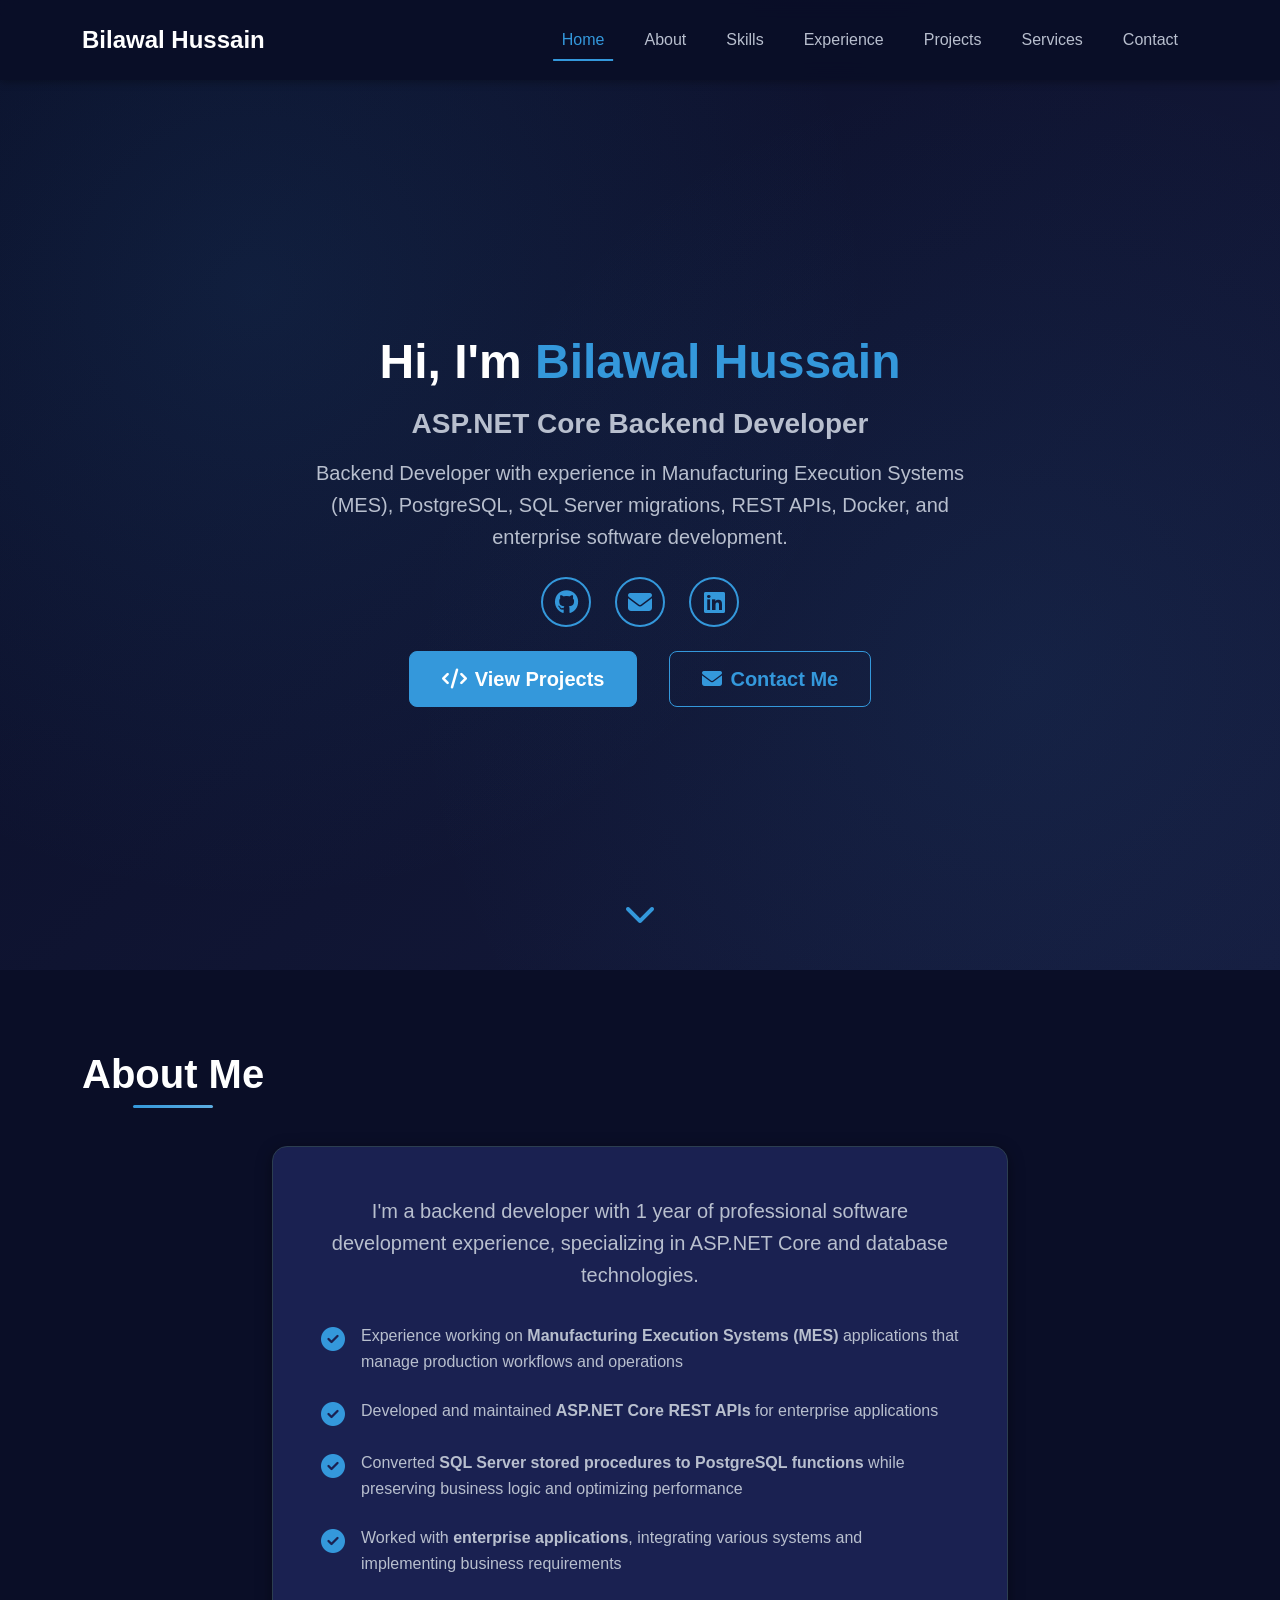
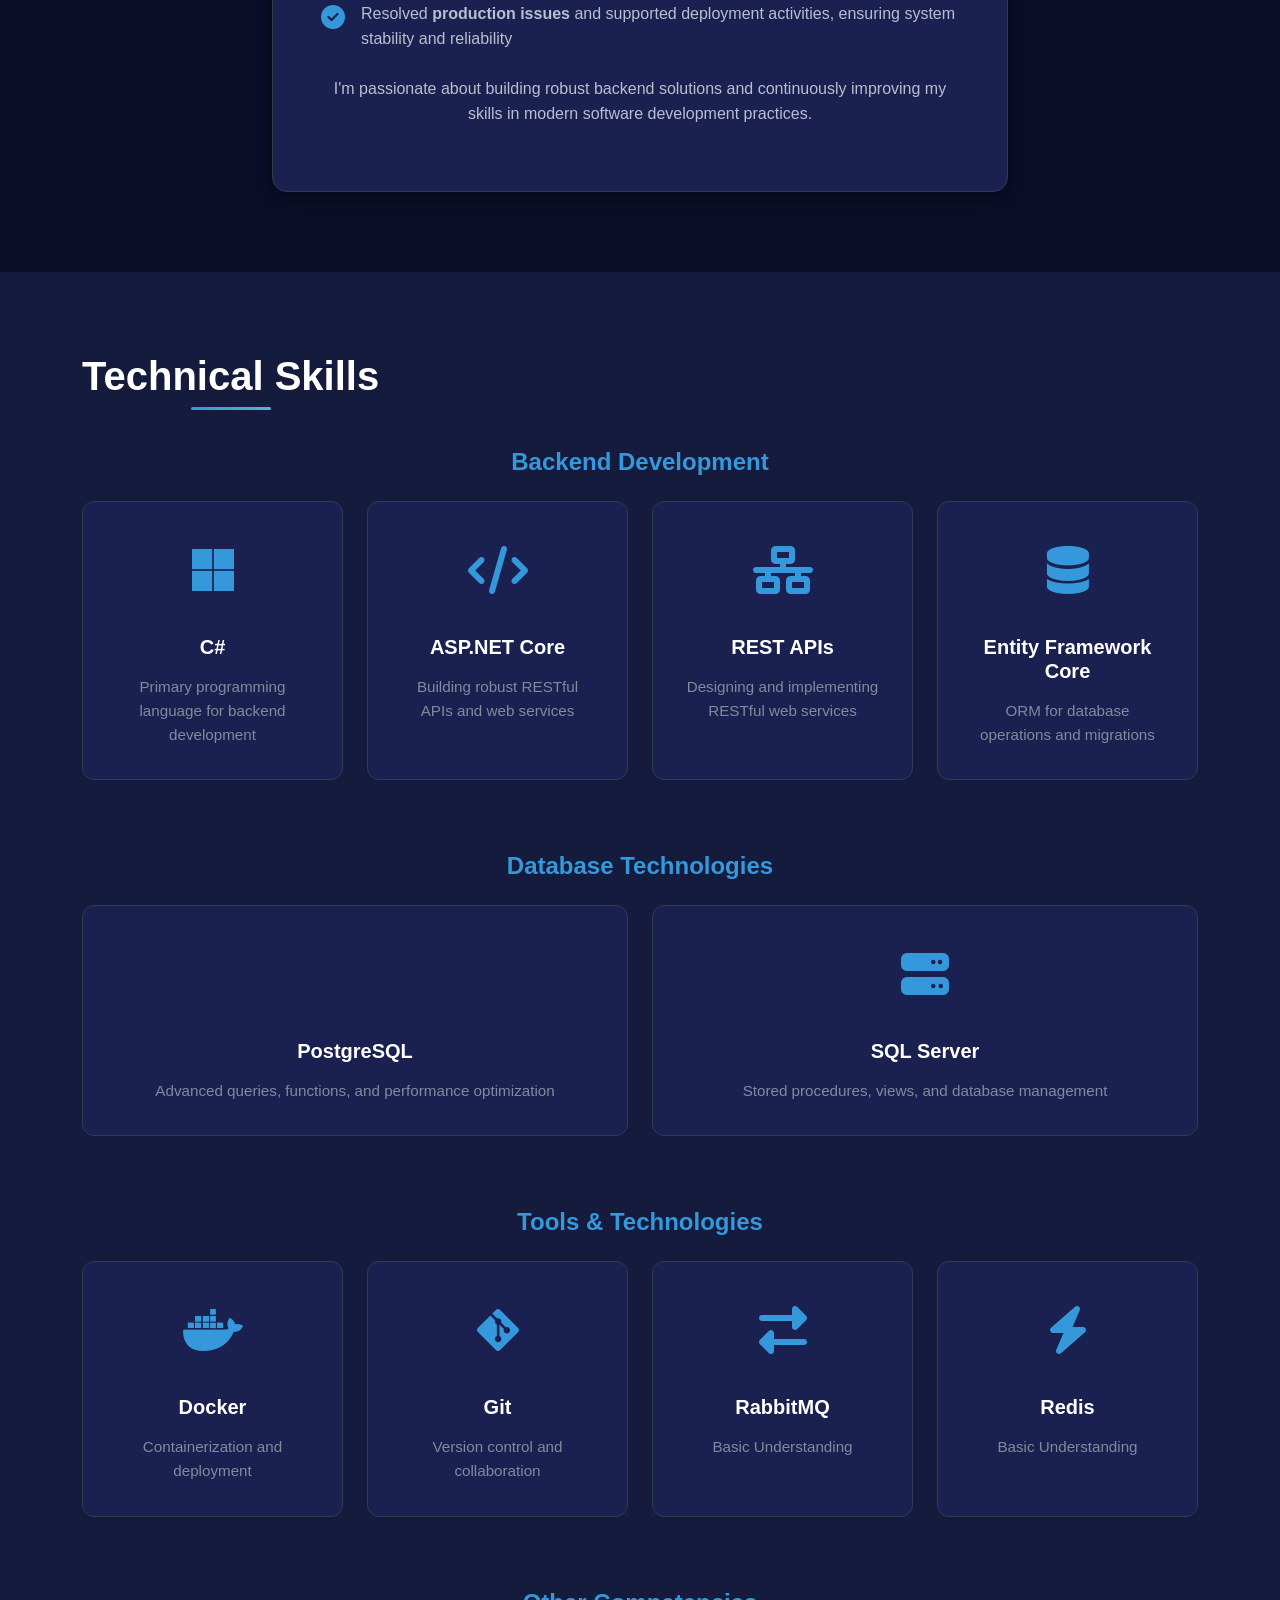
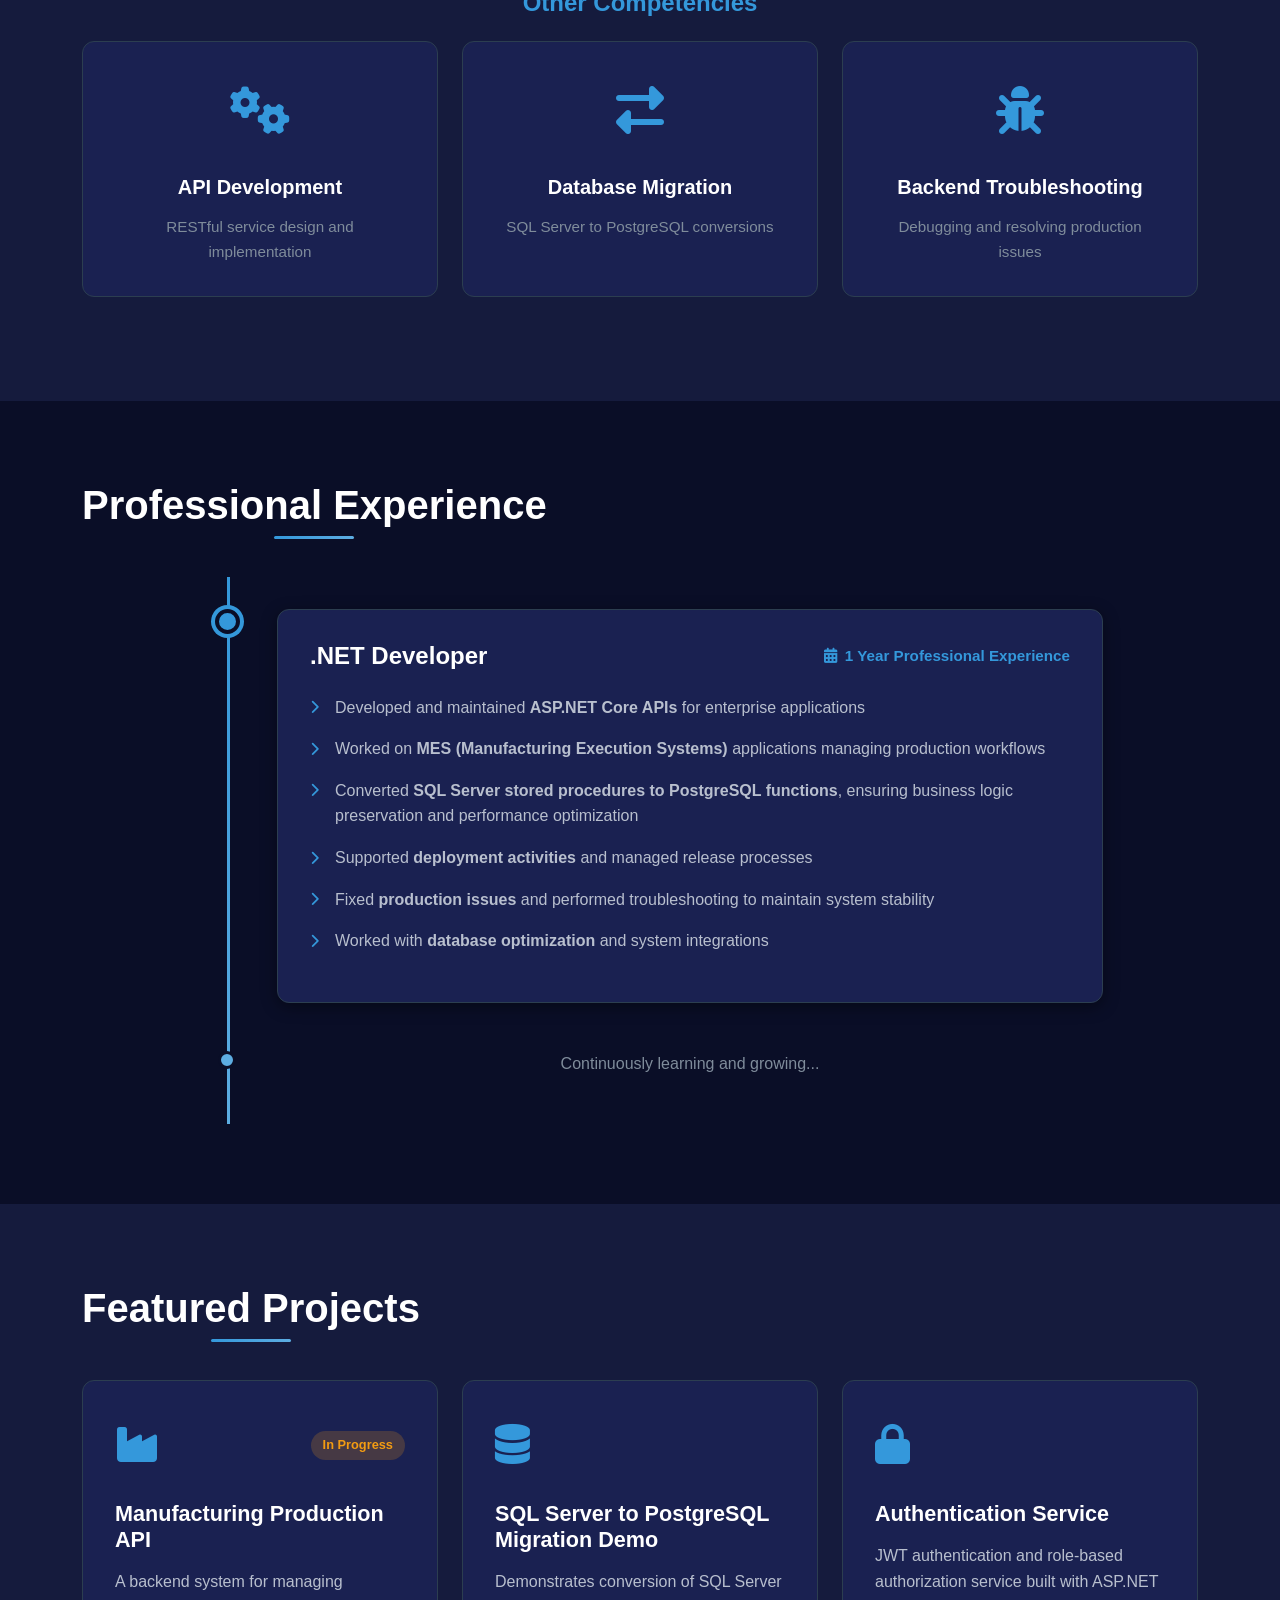
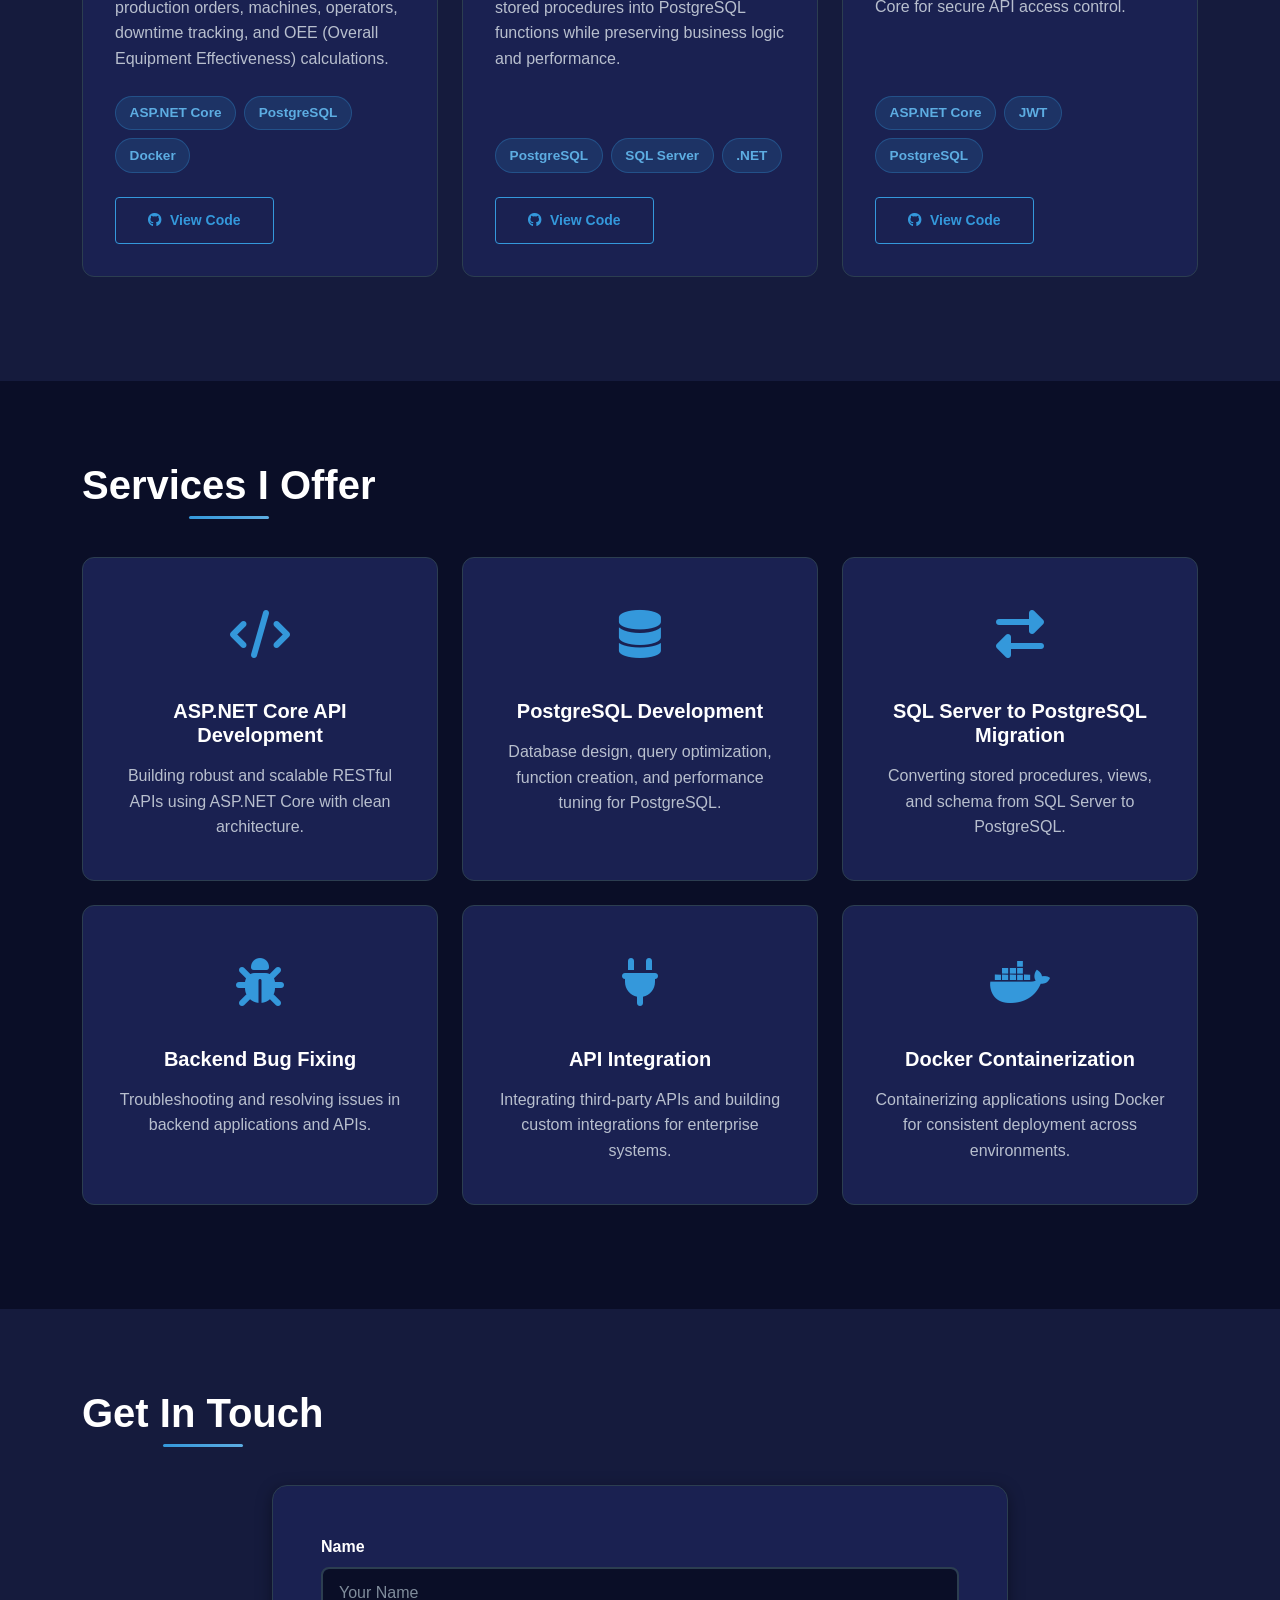
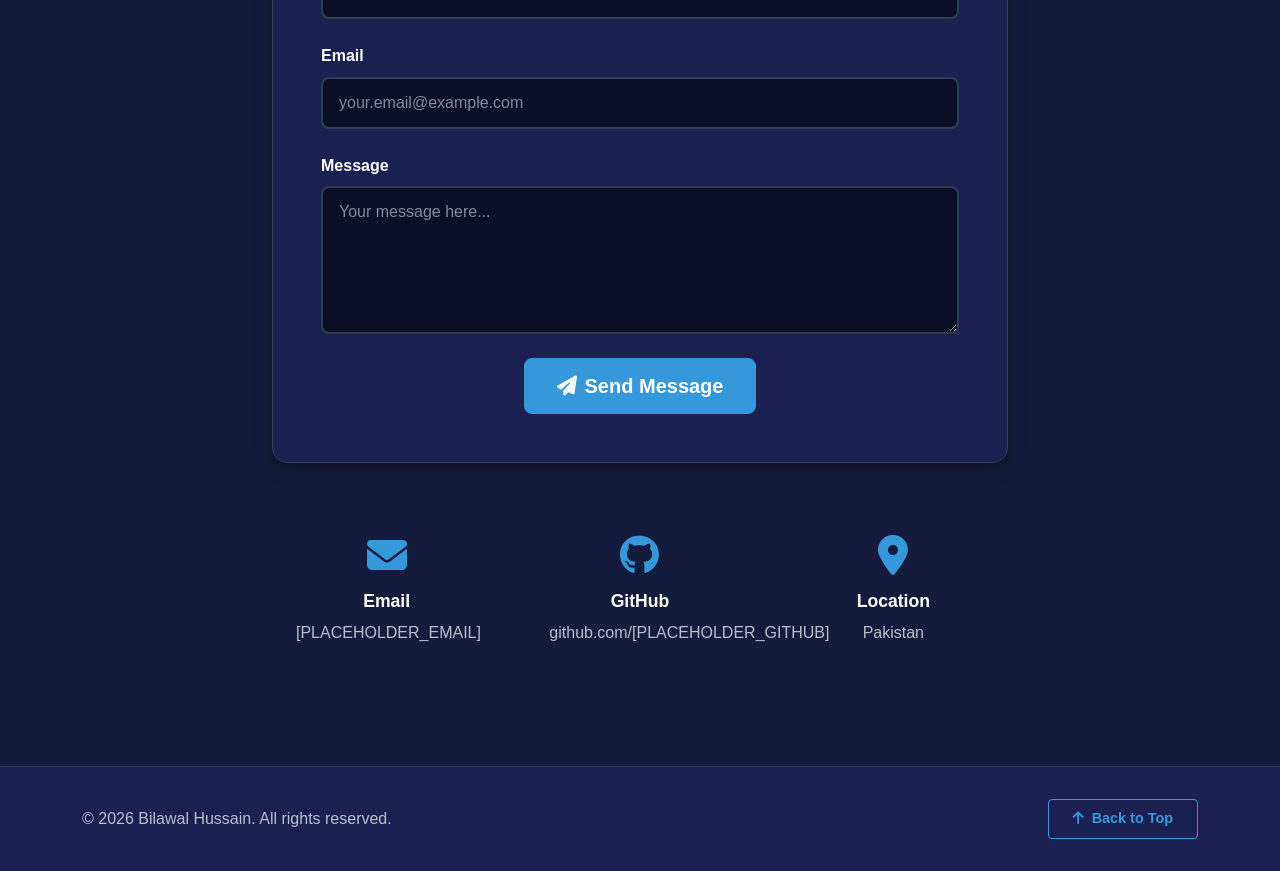
==== index.html @ c30790cf "Add files via upload" ====
<!DOCTYPE html>
<html lang="en">
<head>
    <meta charset="UTF-8">
    <meta name="viewport" content="width=device-width, initial-scale=1.0">
    <meta name="description" content="Professional portfolio of an ASP.NET Core Backend Developer specializing in MES systems, PostgreSQL, SQL Server migrations, REST APIs, and Docker.">
    <meta name="keywords" content="ASP.NET Core Developer, Backend Developer, PostgreSQL, SQL Server, REST API, Docker, MES Systems">
    <meta name="author" content="Bilawal Hussain">
    <meta property="og:title" content="Bilawal Hussain - ASP.NET Core Backend Developer">
    <meta property="og:description" content="Backend Developer with experience in Manufacturing Execution Systems, PostgreSQL, SQL Server migrations, and REST APIs.">
    <meta property="og:type" content="website">
    <title>Bilawal Hussain - ASP.NET Core Backend Developer Portfolio</title>
    
    <!-- Favicon Placeholder -->
    <!-- <link rel="icon" type="image/png" href="favicon.png"> -->
    
    <!-- Bootstrap 5 CSS -->
    <link href="https://cdn.jsdelivr.net/npm/bootstrap@5.3.0/dist/css/bootstrap.min.css" rel="stylesheet">
    
    <!-- Font Awesome Icons -->
    <link rel="stylesheet" href="https://cdnjs.cloudflare.com/ajax/libs/font-awesome/6.4.0/css/all.min.css">
    
    <!-- AOS Animation Library -->
    <link href="https://unpkg.com/aos@2.3.1/dist/aos.css" rel="stylesheet">
    
    <!-- Custom CSS -->
    <link rel="stylesheet" href="styles.css">
</head>
<body>

    <!-- Navbar -->
    <nav class="navbar navbar-expand-lg navbar-dark fixed-top">
        <div class="container">
            <a class="navbar-brand fw-bold" href="#home">
                <span class="brand-symbol"></span>Bilawal Hussain<span class="brand-symbol"></span>
            </a>
            <button class="navbar-toggler" type="button" data-bs-toggle="collapse" data-bs-target="#navbarNav" 
                    aria-controls="navbarNav" aria-expanded="false" aria-label="Toggle navigation">
                <span class="navbar-toggler-icon"></span>
            </button>
            <div class="collapse navbar-collapse" id="navbarNav">
                <ul class="navbar-nav ms-auto">
                    <li class="nav-item">
                        <a class="nav-link active" href="#home">Home</a>
                    </li>
                    <li class="nav-item">
                        <a class="nav-link" href="#about">About</a>
                    </li>
                    <li class="nav-item">
                        <a class="nav-link" href="#skills">Skills</a>
                    </li>
                    <li class="nav-item">
                        <a class="nav-link" href="#experience">Experience</a>
                    </li>
                    <li class="nav-item">
                        <a class="nav-link" href="#projects">Projects</a>
                    </li>
                    <li class="nav-item">
                        <a class="nav-link" href="#services">Services</a>
                    </li>
                    <li class="nav-item">
                        <a class="nav-link" href="#contact">Contact</a>
                    </li>
                </ul>
            </div>
        </div>
    </nav>

    <!-- Hero Section -->
    <section id="home" class="hero-section">
        <div class="container">
            <div class="row align-items-center min-vh-100">
                <div class="col-lg-8 mx-auto text-center">
                    <h1 class="display-4 fw-bold mb-3" data-aos="fade-up">
                        Hi, I'm <span class="text-primary">Bilawal Hussain</span>
                    </h1>
                    <h2 class="h3 mb-3" data-aos="fade-up" data-aos-delay="100">
                        ASP.NET Core Backend Developer
                    </h2>
                    <p class="lead mb-4" data-aos="fade-up" data-aos-delay="200">
                        Backend Developer with experience in Manufacturing Execution Systems (MES), 
                        PostgreSQL, SQL Server migrations, REST APIs, Docker, and enterprise software development.
                    </p>
                    
                    <!-- Social Icons -->
                    <div class="social-icons mb-4" data-aos="fade-up" data-aos-delay="300">
                        <a href="https://github.com/[PLACEHOLDER_GITHUB]" target="_blank" rel="noopener noreferrer" 
                           class="social-icon" aria-label="GitHub">
                            <i class="fab fa-github"></i>
                        </a>
                        <a href="mailto:[PLACEHOLDER_EMAIL]" class="social-icon" aria-label="Email">
                            <i class="fas fa-envelope"></i>
                        </a>
                        <a href="https://linkedin.com/in/[PLACEHOLDER_LINKEDIN]" target="_blank" rel="noopener noreferrer" 
                           class="social-icon" aria-label="LinkedIn">
                            <i class="fab fa-linkedin"></i>
                        </a>
                    </div>
                    
                    <!-- CTA Buttons -->
                    <div class="hero-buttons" data-aos="fade-up" data-aos-delay="400">
                        <a href="#projects" class="btn btn-primary btn-lg me-3">
                            <i class="fas fa-code me-2"></i>View Projects
                        </a>
                        <a href="#contact" class="btn btn-outline-primary btn-lg">
                            <i class="fas fa-envelope me-2"></i>Contact Me
                        </a>
                    </div>
                </div>
            </div>
        </div>
        
        <!-- Scroll Down Indicator -->
        <div class="scroll-down">
            <a href="#about">
                <i class="fas fa-chevron-down"></i>
            </a>
        </div>
    </section>

    <!-- About Section -->
    <section id="about" class="section-padding">
        <div class="container">
            <div class="row">
                <div class="col-lg-12">
                    <h2 class="section-title text-center mb-5" data-aos="fade-up">About Me</h2>
                </div>
            </div>
            <div class="row justify-content-center">
                <div class="col-lg-8">
                    <div class="about-content" data-aos="fade-up" data-aos-delay="100">
                        <p class="lead text-center mb-4">
                            I'm a backend developer with <strong>1 year of professional software development experience</strong>, 
                            specializing in ASP.NET Core and database technologies.
                        </p>
                        
                        <div class="about-details">
                            <div class="about-item">
                                <i class="fas fa-check-circle text-primary"></i>
                                <p>Experience working on <strong>Manufacturing Execution Systems (MES)</strong> applications 
                                   that manage production workflows and operations</p>
                            </div>
                            
                            <div class="about-item">
                                <i class="fas fa-check-circle text-primary"></i>
                                <p>Developed and maintained <strong>ASP.NET Core REST APIs</strong> for enterprise applications</p>
                            </div>
                            
                            <div class="about-item">
                                <i class="fas fa-check-circle text-primary"></i>
                                <p>Converted <strong>SQL Server stored procedures to PostgreSQL functions</strong> 
                                   while preserving business logic and optimizing performance</p>
                            </div>
                            
                            <div class="about-item">
                                <i class="fas fa-check-circle text-primary"></i>
                                <p>Worked with <strong>enterprise applications</strong>, integrating various systems 
                                   and implementing business requirements</p>
                            </div>
                            
                            <div class="about-item">
                                <i class="fas fa-check-circle text-primary"></i>
                                <p>Resolved <strong>production issues</strong> and supported deployment activities, 
                                   ensuring system stability and reliability</p>
                            </div>
                        </div>
                        
                        <p class="text-center mt-4">
                            I'm passionate about building robust backend solutions and continuously improving my skills 
                            in modern software development practices.
                        </p>
                    </div>
                </div>
            </div>
        </div>
    </section>

    <!-- Skills Section -->
    <section id="skills" class="section-padding bg-dark-alt">
        <div class="container">
            <div class="row">
                <div class="col-lg-12">
                    <h2 class="section-title text-center mb-5" data-aos="fade-up">Technical Skills</h2>
                </div>
            </div>
            
            <!-- Backend Skills -->
            <div class="row mb-5">
                <div class="col-lg-12">
                    <h4 class="text-center mb-4 text-primary" data-aos="fade-up">Backend Development</h4>
                </div>
                <div class="col-lg-3 col-md-6 mb-4" data-aos="fade-up" data-aos-delay="100">
                    <div class="skill-card">
                        <div class="skill-icon">
                            <i class="fab fa-microsoft"></i>
                        </div>
                        <h5>C#</h5>
                        <p>Primary programming language for backend development</p>
                    </div>
                </div>
                <div class="col-lg-3 col-md-6 mb-4" data-aos="fade-up" data-aos-delay="150">
                    <div class="skill-card">
                        <div class="skill-icon">
                            <i class="fas fa-code"></i>
                        </div>
                        <h5>ASP.NET Core</h5>
                        <p>Building robust RESTful APIs and web services</p>
                    </div>
                </div>
                <div class="col-lg-3 col-md-6 mb-4" data-aos="fade-up" data-aos-delay="200">
                    <div class="skill-card">
                        <div class="skill-icon">
                            <i class="fas fa-network-wired"></i>
                        </div>
                        <h5>REST APIs</h5>
                        <p>Designing and implementing RESTful web services</p>
                    </div>
                </div>
                <div class="col-lg-3 col-md-6 mb-4" data-aos="fade-up" data-aos-delay="250">
                    <div class="skill-card">
                        <div class="skill-icon">
                            <i class="fas fa-database"></i>
                        </div>
                        <h5>Entity Framework Core</h5>
                        <p>ORM for database operations and migrations</p>
                    </div>
                </div>
            </div>
            
            <!-- Database Skills -->
            <div class="row mb-5">
                <div class="col-lg-12">
                    <h4 class="text-center mb-4 text-primary" data-aos="fade-up">Database Technologies</h4>
                </div>
                <div class="col-lg-6 col-md-6 mb-4" data-aos="fade-up" data-aos-delay="100">
                    <div class="skill-card">
                        <div class="skill-icon">
                            <i class="fas fa-elephant"></i>
                        </div>
                        <h5>PostgreSQL</h5>
                        <p>Advanced queries, functions, and performance optimization</p>
                    </div>
                </div>
                <div class="col-lg-6 col-md-6 mb-4" data-aos="fade-up" data-aos-delay="150">
                    <div class="skill-card">
                        <div class="skill-icon">
                            <i class="fas fa-server"></i>
                        </div>
                        <h5>SQL Server</h5>
                        <p>Stored procedures, views, and database management</p>
                    </div>
                </div>
            </div>
            
            <!-- Tools & Technologies -->
            <div class="row mb-5">
                <div class="col-lg-12">
                    <h4 class="text-center mb-4 text-primary" data-aos="fade-up">Tools & Technologies</h4>
                </div>
                <div class="col-lg-3 col-md-6 mb-4" data-aos="fade-up" data-aos-delay="100">
                    <div class="skill-card">
                        <div class="skill-icon">
                            <i class="fab fa-docker"></i>
                        </div>
                        <h5>Docker</h5>
                        <p>Containerization and deployment</p>
                    </div>
                </div>
                <div class="col-lg-3 col-md-6 mb-4" data-aos="fade-up" data-aos-delay="150">
                    <div class="skill-card">
                        <div class="skill-icon">
                            <i class="fab fa-git-alt"></i>
                        </div>
                        <h5>Git</h5>
                        <p>Version control and collaboration</p>
                    </div>
                </div>
                <div class="col-lg-3 col-md-6 mb-4" data-aos="fade-up" data-aos-delay="200">
                    <div class="skill-card">
                        <div class="skill-icon">
                            <i class="fas fa-exchange-alt"></i>
                        </div>
                        <h5>RabbitMQ</h5>
                        <p>Basic Understanding</p>
                    </div>
                </div>
                <div class="col-lg-3 col-md-6 mb-4" data-aos="fade-up" data-aos-delay="250">
                    <div class="skill-card">
                        <div class="skill-icon">
                            <i class="fas fa-bolt"></i>
                        </div>
                        <h5>Redis</h5>
                        <p>Basic Understanding</p>
                    </div>
                </div>
            </div>
            
            <!-- Other Skills -->
            <div class="row">
                <div class="col-lg-12">
                    <h4 class="text-center mb-4 text-primary" data-aos="fade-up">Other Competencies</h4>
                </div>
                <div class="col-lg-4 col-md-6 mb-4" data-aos="fade-up" data-aos-delay="100">
                    <div class="skill-card">
                        <div class="skill-icon">
                            <i class="fas fa-cogs"></i>
                        </div>
                        <h5>API Development</h5>
                        <p>RESTful service design and implementation</p>
                    </div>
                </div>
                <div class="col-lg-4 col-md-6 mb-4" data-aos="fade-up" data-aos-delay="150">
                    <div class="skill-card">
                        <div class="skill-icon">
                            <i class="fas fa-exchange-alt"></i>
                        </div>
                        <h5>Database Migration</h5>
                        <p>SQL Server to PostgreSQL conversions</p>
                    </div>
                </div>
                <div class="col-lg-4 col-md-6 mb-4" data-aos="fade-up" data-aos-delay="200">
                    <div class="skill-card">
                        <div class="skill-icon">
                            <i class="fas fa-bug"></i>
                        </div>
                        <h5>Backend Troubleshooting</h5>
                        <p>Debugging and resolving production issues</p>
                    </div>
                </div>
            </div>
        </div>
    </section>

    <!-- Experience Section -->
    <section id="experience" class="section-padding">
        <div class="container">
            <div class="row">
                <div class="col-lg-12">
                    <h2 class="section-title text-center mb-5" data-aos="fade-up">Professional Experience</h2>
                </div>
            </div>
            <div class="row justify-content-center">
                <div class="col-lg-10">
                    <div class="experience-timeline">
                        <!-- Experience Item -->
                        <div class="timeline-item" data-aos="fade-up" data-aos-delay="100">
                            <div class="timeline-dot"></div>
                            <div class="timeline-content">
                                <div class="timeline-header">
                                    <h4>.NET Developer</h4>
                                    <span class="timeline-date">
                                        <i class="fas fa-calendar-alt me-2"></i>1 Year Professional Experience
                                    </span>
                                </div>
                                <div class="timeline-body">
                                    <ul class="responsibilities-list">
                                        <li>
                                            <i class="fas fa-chevron-right text-primary"></i>
                                            <span>Developed and maintained <strong>ASP.NET Core APIs</strong> 
                                                  for enterprise applications</span>
                                        </li>
                                        <li>
                                            <i class="fas fa-chevron-right text-primary"></i>
                                            <span>Worked on <strong>MES (Manufacturing Execution Systems)</strong> 
                                                  applications managing production workflows</span>
                                        </li>
                                        <li>
                                            <i class="fas fa-chevron-right text-primary"></i>
                                            <span>Converted <strong>SQL Server stored procedures to PostgreSQL functions</strong>, 
                                                  ensuring business logic preservation and performance optimization</span>
                                        </li>
                                        <li>
                                            <i class="fas fa-chevron-right text-primary"></i>
                                            <span>Supported <strong>deployment activities</strong> and managed release processes</span>
                                        </li>
                                        <li>
                                            <i class="fas fa-chevron-right text-primary"></i>
                                            <span>Fixed <strong>production issues</strong> and performed troubleshooting 
                                                  to maintain system stability</span>
                                        </li>
                                        <li>
                                            <i class="fas fa-chevron-right text-primary"></i>
                                            <span>Worked with <strong>database optimization</strong> and system integrations</span>
                                        </li>
                                    </ul>
                                </div>
                            </div>
                        </div>
                        
                        <!-- Timeline End -->
                        <div class="timeline-end" data-aos="fade-up" data-aos-delay="200">
                            <div class="timeline-dot-end"></div>
                            <p class="text-muted">Continuously learning and growing...</p>
                        </div>
                    </div>
                </div>
            </div>
        </div>
    </section>

    <!-- Projects Section -->
    <section id="projects" class="section-padding bg-dark-alt">
        <div class="container">
            <div class="row">
                <div class="col-lg-12">
                    <h2 class="section-title text-center mb-5" data-aos="fade-up">Featured Projects</h2>
                </div>
            </div>
            <div class="row">
                <!-- Project 1 -->
                <div class="col-lg-4 col-md-6 mb-4" data-aos="fade-up" data-aos-delay="100">
                    <div class="project-card">
                        <div class="project-header">
                            <div class="project-icon">
                                <i class="fas fa-industry"></i>
                            </div>
                            <span class="project-status">In Progress</span>
                        </div>
                        <h4 class="project-title">Manufacturing Production API</h4>
                        <p class="project-description">
                            A backend system for managing production orders, machines, operators, 
                            downtime tracking, and OEE (Overall Equipment Effectiveness) calculations.
                        </p>
                        <div class="project-tech">
                            <span class="tech-badge">ASP.NET Core</span>
                            <span class="tech-badge">PostgreSQL</span>
                            <span class="tech-badge">Docker</span>
                        </div>
                        <div class="project-links">
                            <a href="https://github.com/[PLACEHOLDER_GITHUB]/manufacturing-api" 
                               target="_blank" rel="noopener noreferrer" class="btn btn-sm btn-outline-primary">
                                <i class="fab fa-github me-2"></i>View Code
                            </a>
                        </div>
                    </div>
                </div>
                
                <!-- Project 2 -->
                <div class="col-lg-4 col-md-6 mb-4" data-aos="fade-up" data-aos-delay="200">
                    <div class="project-card">
                        <div class="project-header">
                            <div class="project-icon">
                                <i class="fas fa-database"></i>
                            </div>
                        </div>
                        <h4 class="project-title">SQL Server to PostgreSQL Migration Demo</h4>
                        <p class="project-description">
                            Demonstrates conversion of SQL Server stored procedures into PostgreSQL functions 
                            while preserving business logic and performance.
                        </p>
                        <div class="project-tech">
                            <span class="tech-badge">PostgreSQL</span>
                            <span class="tech-badge">SQL Server</span>
                            <span class="tech-badge">.NET</span>
                        </div>
                        <div class="project-links">
                            <a href="https://github.com/[PLACEHOLDER_GITHUB]/sqlserver-to-postgres" 
                               target="_blank" rel="noopener noreferrer" class="btn btn-sm btn-outline-primary">
                                <i class="fab fa-github me-2"></i>View Code
                            </a>
                        </div>
                    </div>
                </div>
                
                <!-- Project 3 -->
                <div class="col-lg-4 col-md-6 mb-4" data-aos="fade-up" data-aos-delay="300">
                    <div class="project-card">
                        <div class="project-header">
                            <div class="project-icon">
                                <i class="fas fa-lock"></i>
                            </div>
                        </div>
                        <h4 class="project-title">Authentication Service</h4>
                        <p class="project-description">
                            JWT authentication and role-based authorization service built with ASP.NET Core 
                            for secure API access control.
                        </p>
                        <div class="project-tech">
                            <span class="tech-badge">ASP.NET Core</span>
                            <span class="tech-badge">JWT</span>
                            <span class="tech-badge">PostgreSQL</span>
                        </div>
                        <div class="project-links">
                            <a href="https://github.com/[PLACEHOLDER_GITHUB]/auth-service" 
                               target="_blank" rel="noopener noreferrer" class="btn btn-sm btn-outline-primary">
                                <i class="fab fa-github me-2"></i>View Code
                            </a>
                        </div>
                    </div>
                </div>
            </div>
        </div>
    </section>

    <!-- Services Section -->
    <section id="services" class="section-padding">
        <div class="container">
            <div class="row">
                <div class="col-lg-12">
                    <h2 class="section-title text-center mb-5" data-aos="fade-up">Services I Offer</h2>
                </div>
            </div>
            <div class="row">
                <!-- Service 1 -->
                <div class="col-lg-4 col-md-6 mb-4" data-aos="fade-up" data-aos-delay="100">
                    <div class="service-card">
                        <div class="service-icon">
                            <i class="fas fa-code"></i>
                        </div>
                        <h4>ASP.NET Core API Development</h4>
                        <p>Building robust and scalable RESTful APIs using ASP.NET Core with clean architecture.</p>
                    </div>
                </div>
                
                <!-- Service 2 -->
                <div class="col-lg-4 col-md-6 mb-4" data-aos="fade-up" data-aos-delay="150">
                    <div class="service-card">
                        <div class="service-icon">
                            <i class="fas fa-database"></i>
                        </div>
                        <h4>PostgreSQL Development</h4>
                        <p>Database design, query optimization, function creation, and performance tuning for PostgreSQL.</p>
                    </div>
                </div>
                
                <!-- Service 3 -->
                <div class="col-lg-4 col-md-6 mb-4" data-aos="fade-up" data-aos-delay="200">
                    <div class="service-card">
                        <div class="service-icon">
                            <i class="fas fa-exchange-alt"></i>
                        </div>
                        <h4>SQL Server to PostgreSQL Migration</h4>
                        <p>Converting stored procedures, views, and schema from SQL Server to PostgreSQL.</p>
                    </div>
                </div>
                
                <!-- Service 4 -->
                <div class="col-lg-4 col-md-6 mb-4" data-aos="fade-up" data-aos-delay="250">
                    <div class="service-card">
                        <div class="service-icon">
                            <i class="fas fa-bug"></i>
                        </div>
                        <h4>Backend Bug Fixing</h4>
                        <p>Troubleshooting and resolving issues in backend applications and APIs.</p>
                    </div>
                </div>
                
                <!-- Service 5 -->
                <div class="col-lg-4 col-md-6 mb-4" data-aos="fade-up" data-aos-delay="300">
                    <div class="service-card">
                        <div class="service-icon">
                            <i class="fas fa-plug"></i>
                        </div>
                        <h4>API Integration</h4>
                        <p>Integrating third-party APIs and building custom integrations for enterprise systems.</p>
                    </div>
                </div>
                
                <!-- Service 6 -->
                <div class="col-lg-4 col-md-6 mb-4" data-aos="fade-up" data-aos-delay="350">
                    <div class="service-card">
                        <div class="service-icon">
                            <i class="fab fa-docker"></i>
                        </div>
                        <h4>Docker Containerization</h4>
                        <p>Containerizing applications using Docker for consistent deployment across environments.</p>
                    </div>
                </div>
            </div>
        </div>
    </section>

    <!-- Contact Section -->
    <section id="contact" class="section-padding bg-dark-alt">
        <div class="container">
            <div class="row">
                <div class="col-lg-12">
                    <h2 class="section-title text-center mb-5" data-aos="fade-up">Get In Touch</h2>
                </div>
            </div>
            <div class="row justify-content-center">
                <div class="col-lg-8">
                    <div class="contact-form-wrapper" data-aos="fade-up" data-aos-delay="100">
                        <form id="contactForm">
                            <div class="mb-4">
                                <label for="name" class="form-label">Name</label>
                                <input type="text" class="form-control" id="name" name="name" 
                                       placeholder="Your Name" required>
                            </div>
                            <div class="mb-4">
                                <label for="email" class="form-label">Email</label>
                                <input type="email" class="form-control" id="email" name="email" 
                                       placeholder="your.email@example.com" required>
                            </div>
                            <div class="mb-4">
                                <label for="message" class="form-label">Message</label>
                                <textarea class="form-control" id="message" name="message" rows="5" 
                                          placeholder="Your message here..." required></textarea>
                            </div>
                            <div class="text-center">
                                <button type="submit" class="btn btn-primary btn-lg">
                                    <i class="fas fa-paper-plane me-2"></i>Send Message
                                </button>
                            </div>
                        </form>
                        
                        <!-- Success Message (Hidden by default) -->
                        <div id="formSuccess" class="alert alert-success mt-4" style="display: none;">
                            <i class="fas fa-check-circle me-2"></i>
                            Thank you for your message! I'll get back to you soon.
                        </div>
                    </div>
                    
                    <!-- Contact Info -->
                    <div class="contact-info mt-5" data-aos="fade-up" data-aos-delay="200">
                        <div class="row text-center">
                            <div class="col-md-4 mb-3">
                                <div class="contact-info-item">
                                    <i class="fas fa-envelope mb-3"></i>
                                    <h5>Email</h5>
                                    <p>[PLACEHOLDER_EMAIL]</p>
                                </div>
                            </div>
                            <div class="col-md-4 mb-3">
                                <div class="contact-info-item">
                                    <i class="fab fa-github mb-3"></i>
                                    <h5>GitHub</h5>
                                    <p>github.com/[PLACEHOLDER_GITHUB]</p>
                                </div>
                            </div>
                            <div class="col-md-4 mb-3">
                                <div class="contact-info-item">
                                    <i class="fas fa-map-marker-alt mb-3"></i>
                                    <h5>Location</h5>
                                    <p>Pakistan</p>
                                </div>
                            </div>
                        </div>
                    </div>
                </div>
            </div>
        </div>
    </section>

    <!-- Footer -->
    <footer class="footer">
        <div class="container">
            <div class="row align-items-center">
                <div class="col-md-6 text-center text-md-start mb-3 mb-md-0">
                    <p class="mb-0">
                        &copy; <span id="currentYear"></span> Bilawal Hussain. All rights reserved.
                    </p>
                </div>
                <div class="col-md-6 text-center text-md-end">
                    <a href="#home" class="btn btn-outline-primary btn-sm back-to-top">
                        <i class="fas fa-arrow-up me-2"></i>Back to Top
                    </a>
                </div>
            </div>
        </div>
    </footer>

    <!-- Bootstrap 5 JS Bundle -->
    <script src="https://cdn.jsdelivr.net/npm/bootstrap@5.3.0/dist/js/bootstrap.bundle.min.js"></script>
    
    <!-- AOS Animation Library -->
    <script src="https://unpkg.com/aos@2.3.1/dist/aos.js"></script>
    
    <!-- Custom JavaScript -->
    <script src="script.js"></script>
</body>
</html>
---- styles.css ----
/* ================================================
   PERSONAL PORTFOLIO - CUSTOM STYLES
   ASP.NET Core Backend Developer Portfolio
   ================================================ */

/* ================================================
   ROOT VARIABLES - Color Palette & Settings
   ================================================ */
:root {
    /* Primary Colors */
    --primary-color: #3498db;
    --primary-hover: #2980b9;
    --primary-light: #5dade2;
    
    /* Dark Theme Colors */
    --bg-dark: #0a0e27;
    --bg-dark-alt: #151b3d;
    --bg-dark-card: #1a2151;
    
    /* Text Colors */
    --text-primary: #ffffff;
    --text-secondary: #b8bfce;
    --text-muted: #7f8c9b;
    
    /* Accent Colors */
    --accent-success: #2ecc71;
    --accent-warning: #f39c12;
    --accent-danger: #e74c3c;
    
    /* Border & Shadow */
    --border-color: #2c3e50;
    --shadow-sm: 0 2px 8px rgba(0, 0, 0, 0.3);
    --shadow-md: 0 4px 16px rgba(0, 0, 0, 0.4);
    --shadow-lg: 0 8px 32px rgba(0, 0, 0, 0.5);
    
    /* Transitions */
    --transition-fast: 0.2s ease;
    --transition-normal: 0.3s ease;
    --transition-slow: 0.5s ease;
}

/* ================================================
   GLOBAL STYLES & RESET
   ================================================ */
* {
    margin: 0;
    padding: 0;
    box-sizing: border-box;
}

html {
    scroll-behavior: smooth;
    scroll-padding-top: 70px; /* Account for fixed navbar */
}

body {
    font-family: 'Segoe UI', Tahoma, Geneva, Verdana, sans-serif;
    background-color: var(--bg-dark);
    color: var(--text-primary);
    line-height: 1.6;
    overflow-x: hidden;
}

/* Selection Color */
::selection {
    background-color: var(--primary-color);
    color: var(--text-primary);
}

/* ================================================
   TYPOGRAPHY
   ================================================ */
h1, h2, h3, h4, h5, h6 {
    font-weight: 700;
    line-height: 1.2;
    margin-bottom: 1rem;
}

p {
    margin-bottom: 1rem;
    color: var(--text-secondary);
}

a {
    text-decoration: none;
    color: var(--primary-color);
    transition: var(--transition-fast);
}

a:hover {
    color: var(--primary-hover);
}

/* ================================================
   SECTION PADDING & COMMON STYLES
   ================================================ */
.section-padding {
    padding: 80px 0;
}

.section-title {
    font-size: 2.5rem;
    font-weight: 700;
    margin-bottom: 2rem;
    position: relative;
    display: inline-block;
    color: var(--text-primary);
}

.section-title::after {
    content: '';
    position: absolute;
    bottom: -10px;
    left: 50%;
    transform: translateX(-50%);
    width: 80px;
    height: 3px;
    background: linear-gradient(to right, var(--primary-color), var(--primary-light));
    border-radius: 2px;
}

.bg-dark-alt {
    background-color: var(--bg-dark-alt);
}

/* ================================================
   NAVBAR STYLES
   ================================================ */
.navbar {
    background-color: rgba(10, 14, 39, 0.95);
    backdrop-filter: blur(10px);
    padding: 1rem 0;
    box-shadow: var(--shadow-sm);
    transition: var(--transition-normal);
}

.navbar-brand {
    font-size: 1.5rem;
    color: var(--text-primary) !important;
    font-weight: 700;
}

.brand-symbol {
    color: var(--primary-color);
    font-weight: 700;
}

.navbar-nav .nav-link {
    color: var(--text-secondary) !important;
    font-weight: 500;
    padding: 0.5rem 1rem !important;
    margin: 0 0.25rem;
    transition: var(--transition-fast);
    position: relative;
}

.navbar-nav .nav-link::after {
    content: '';
    position: absolute;
    bottom: 0;
    left: 50%;
    transform: translateX(-50%);
    width: 0;
    height: 2px;
    background-color: var(--primary-color);
    transition: var(--transition-fast);
}

.navbar-nav .nav-link:hover,
.navbar-nav .nav-link.active {
    color: var(--primary-color) !important;
}

.navbar-nav .nav-link:hover::after,
.navbar-nav .nav-link.active::after {
    width: 80%;
}

.navbar-toggler {
    border-color: var(--primary-color);
}

.navbar-toggler:focus {
    box-shadow: 0 0 0 0.2rem rgba(52, 152, 219, 0.25);
}

/* ================================================
   HERO SECTION
   ================================================ */
.hero-section {
    background: linear-gradient(135deg, var(--bg-dark) 0%, var(--bg-dark-alt) 100%);
    min-height: 100vh;
    display: flex;
    align-items: center;
    position: relative;
    padding-top: 70px;
}

.hero-section::before {
    content: '';
    position: absolute;
    top: 0;
    left: 0;
    width: 100%;
    height: 100%;
    background-image: 
        radial-gradient(circle at 20% 30%, rgba(52, 152, 219, 0.1) 0%, transparent 50%),
        radial-gradient(circle at 80% 70%, rgba(52, 152, 219, 0.08) 0%, transparent 50%);
    pointer-events: none;
}

.hero-section h1 {
    font-size: 3rem;
    margin-bottom: 1rem;
}

.hero-section h2 {
    color: var(--text-secondary);
    font-weight: 600;
}

.hero-section .lead {
    color: var(--text-secondary);
    max-width: 700px;
    margin: 0 auto;
}

.text-primary {
    color: var(--primary-color) !important;
}

/* Social Icons */
.social-icons {
    display: flex;
    justify-content: center;
    gap: 1.5rem;
}

.social-icon {
    width: 50px;
    height: 50px;
    display: inline-flex;
    align-items: center;
    justify-content: center;
    border: 2px solid var(--primary-color);
    border-radius: 50%;
    font-size: 1.5rem;
    color: var(--primary-color);
    transition: var(--transition-normal);
}

.social-icon:hover {
    background-color: var(--primary-color);
    color: var(--text-primary);
    transform: translateY(-5px);
    box-shadow: 0 10px 20px rgba(52, 152, 219, 0.3);
}

/* Hero Buttons */
.hero-buttons {
    display: flex;
    justify-content: center;
    gap: 1rem;
    flex-wrap: wrap;
}

.btn-primary {
    background-color: var(--primary-color);
    border-color: var(--primary-color);
    padding: 0.75rem 2rem;
    font-weight: 600;
    transition: var(--transition-normal);
}

.btn-primary:hover {
    background-color: var(--primary-hover);
    border-color: var(--primary-hover);
    transform: translateY(-2px);
    box-shadow: 0 8px 16px rgba(52, 152, 219, 0.3);
}

.btn-outline-primary {
    border-color: var(--primary-color);
    color: var(--primary-color);
    padding: 0.75rem 2rem;
    font-weight: 600;
    transition: var(--transition-normal);
}

.btn-outline-primary:hover {
    background-color: var(--primary-color);
    border-color: var(--primary-color);
    color: var(--text-primary);
    transform: translateY(-2px);
    box-shadow: 0 8px 16px rgba(52, 152, 219, 0.3);
}

/* Scroll Down Indicator */
.scroll-down {
    position: absolute;
    bottom: 30px;
    left: 50%;
    transform: translateX(-50%);
    animation: bounce 2s infinite;
}

.scroll-down a {
    font-size: 2rem;
    color: var(--primary-color);
}

@keyframes bounce {
    0%, 20%, 50%, 80%, 100% {
        transform: translateX(-50%) translateY(0);
    }
    40% {
        transform: translateX(-50%) translateY(-10px);
    }
    60% {
        transform: translateX(-50%) translateY(-5px);
    }
}

/* ================================================
   ABOUT SECTION
   ================================================ */
.about-content {
    background-color: var(--bg-dark-card);
    padding: 3rem;
    border-radius: 15px;
    box-shadow: var(--shadow-md);
    border: 1px solid var(--border-color);
}

.about-details {
    margin-top: 2rem;
}

.about-item {
    display: flex;
    align-items: flex-start;
    margin-bottom: 1.5rem;
}

.about-item i {
    font-size: 1.5rem;
    margin-right: 1rem;
    flex-shrink: 0;
    margin-top: 0.25rem;
}

.about-item p {
    margin: 0;
    color: var(--text-secondary);
}

/* ================================================
   SKILLS SECTION
   ================================================ */
.skill-card {
    background-color: var(--bg-dark-card);
    padding: 2rem;
    border-radius: 12px;
    text-align: center;
    transition: var(--transition-normal);
    height: 100%;
    border: 1px solid var(--border-color);
}

.skill-card:hover {
    transform: translateY(-10px);
    box-shadow: var(--shadow-lg);
    border-color: var(--primary-color);
}

.skill-icon {
    font-size: 3rem;
    color: var(--primary-color);
    margin-bottom: 1.5rem;
}

.skill-card h5 {
    font-size: 1.25rem;
    font-weight: 600;
    margin-bottom: 1rem;
    color: var(--text-primary);
}

.skill-card p {
    font-size: 0.95rem;
    color: var(--text-muted);
    margin: 0;
}

/* ================================================
   EXPERIENCE SECTION (TIMELINE)
   ================================================ */
.experience-timeline {
    position: relative;
    padding: 2rem 0;
}

.experience-timeline::before {
    content: '';
    position: absolute;
    left: 50px;
    top: 0;
    bottom: 0;
    width: 3px;
    background: linear-gradient(to bottom, var(--primary-color), var(--primary-light));
}

.timeline-item {
    position: relative;
    padding-left: 100px;
    margin-bottom: 3rem;
}

.timeline-dot {
    position: absolute;
    left: 38px;
    top: 0;
    width: 25px;
    height: 25px;
    background-color: var(--primary-color);
    border: 4px solid var(--bg-dark);
    border-radius: 50%;
    box-shadow: 0 0 0 4px var(--primary-color);
}

.timeline-content {
    background-color: var(--bg-dark-card);
    padding: 2rem;
    border-radius: 12px;
    box-shadow: var(--shadow-md);
    border: 1px solid var(--border-color);
    transition: var(--transition-normal);
}

.timeline-content:hover {
    transform: translateX(10px);
    box-shadow: var(--shadow-lg);
    border-color: var(--primary-color);
}

.timeline-header {
    display: flex;
    justify-content: space-between;
    align-items: center;
    flex-wrap: wrap;
    margin-bottom: 1.5rem;
    gap: 1rem;
}

.timeline-header h4 {
    margin: 0;
    color: var(--text-primary);
    font-size: 1.5rem;
}

.timeline-date {
    color: var(--primary-color);
    font-weight: 600;
    font-size: 0.95rem;
}

.responsibilities-list {
    list-style: none;
    padding: 0;
    margin: 0;
}

.responsibilities-list li {
    display: flex;
    align-items: flex-start;
    margin-bottom: 1rem;
}

.responsibilities-list li i {
    margin-right: 1rem;
    margin-top: 0.35rem;
    font-size: 0.875rem;
    flex-shrink: 0;
}

.responsibilities-list li span {
    color: var(--text-secondary);
}

.timeline-end {
    position: relative;
    padding-left: 100px;
    text-align: center;
}

.timeline-dot-end {
    position: absolute;
    left: 41px;
    top: 0;
    width: 18px;
    height: 18px;
    background-color: var(--primary-light);
    border: 3px solid var(--bg-dark);
    border-radius: 50%;
}

/* ================================================
   PROJECTS SECTION
   ================================================ */
.project-card {
    background-color: var(--bg-dark-card);
    border-radius: 12px;
    padding: 2rem;
    height: 100%;
    transition: var(--transition-normal);
    border: 1px solid var(--border-color);
    display: flex;
    flex-direction: column;
}

.project-card:hover {
    transform: translateY(-10px);
    box-shadow: var(--shadow-lg);
    border-color: var(--primary-color);
}

.project-header {
    display: flex;
    justify-content: space-between;
    align-items: center;
    margin-bottom: 1.5rem;
}

.project-icon {
    font-size: 2.5rem;
    color: var(--primary-color);
}

.project-status {
    background-color: rgba(243, 156, 18, 0.2);
    color: var(--accent-warning);
    padding: 0.25rem 0.75rem;
    border-radius: 20px;
    font-size: 0.8rem;
    font-weight: 600;
}

.project-title {
    font-size: 1.35rem;
    font-weight: 700;
    margin-bottom: 1rem;
    color: var(--text-primary);
}

.project-description {
    color: var(--text-secondary);
    margin-bottom: 1.5rem;
    flex-grow: 1;
}

.project-tech {
    display: flex;
    flex-wrap: wrap;
    gap: 0.5rem;
    margin-bottom: 1.5rem;
}

.tech-badge {
    background-color: rgba(52, 152, 219, 0.15);
    color: var(--primary-light);
    padding: 0.35rem 0.85rem;
    border-radius: 20px;
    font-size: 0.85rem;
    font-weight: 600;
    border: 1px solid rgba(52, 152, 219, 0.3);
}

.project-links {
    margin-top: auto;
}

/* ================================================
   SERVICES SECTION
   ================================================ */
.service-card {
    background-color: var(--bg-dark-card);
    border-radius: 12px;
    padding: 2.5rem 2rem;
    text-align: center;
    transition: var(--transition-normal);
    height: 100%;
    border: 1px solid var(--border-color);
}

.service-card:hover {
    transform: translateY(-10px);
    box-shadow: var(--shadow-lg);
    border-color: var(--primary-color);
}

.service-icon {
    font-size: 3rem;
    color: var(--primary-color);
    margin-bottom: 1.5rem;
}

.service-card h4 {
    font-size: 1.25rem;
    font-weight: 700;
    margin-bottom: 1rem;
    color: var(--text-primary);
}

.service-card p {
    color: var(--text-secondary);
    margin: 0;
}

/* ================================================
   CONTACT SECTION
   ================================================ */
.contact-form-wrapper {
    background-color: var(--bg-dark-card);
    padding: 3rem;
    border-radius: 15px;
    box-shadow: var(--shadow-md);
    border: 1px solid var(--border-color);
}

.form-label {
    color: var(--text-primary);
    font-weight: 600;
    margin-bottom: 0.5rem;
}

.form-control {
    background-color: var(--bg-dark);
    border: 2px solid var(--border-color);
    color: var(--text-primary);
    padding: 0.75rem 1rem;
    border-radius: 8px;
    transition: var(--transition-fast);
}

.form-control:focus {
    background-color: var(--bg-dark);
    border-color: var(--primary-color);
    color: var(--text-primary);
    box-shadow: 0 0 0 0.2rem rgba(52, 152, 219, 0.25);
}

.form-control::placeholder {
    color: var(--text-muted);
}

textarea.form-control {
    resize: vertical;
    min-height: 120px;
}

.alert-success {
    background-color: rgba(46, 204, 113, 0.15);
    border-color: var(--accent-success);
    color: var(--accent-success);
    border-radius: 8px;
}

/* Contact Info */
.contact-info {
    margin-top: 3rem;
}

.contact-info-item {
    padding: 1.5rem;
}

.contact-info-item i {
    font-size: 2.5rem;
    color: var(--primary-color);
}

.contact-info-item h5 {
    font-size: 1.1rem;
    font-weight: 700;
    margin-bottom: 0.5rem;
    color: var(--text-primary);
}

.contact-info-item p {
    margin: 0;
    color: var(--text-secondary);
}

/* ================================================
   FOOTER
   ================================================ */
.footer {
    background-color: var(--bg-dark-card);
    padding: 2rem 0;
    border-top: 1px solid var(--border-color);
}

.footer p {
    color: var(--text-secondary);
    margin: 0;
}

.back-to-top {
    padding: 0.5rem 1.5rem;
    font-size: 0.9rem;
}

/* ================================================
   RESPONSIVE DESIGN
   ================================================ */

/* Tablet Devices */
@media (max-width: 992px) {
    .hero-section h1 {
        font-size: 2.5rem;
    }
    
    .section-title {
        font-size: 2rem;
    }
    
    .experience-timeline::before {
        left: 20px;
    }
    
    .timeline-item {
        padding-left: 60px;
    }
    
    .timeline-dot {
        left: 8px;
    }
    
    .timeline-dot-end {
        left: 11px;
    }
}

/* Mobile Devices */
@media (max-width: 768px) {
    .section-padding {
        padding: 60px 0;
    }
    
    .hero-section h1 {
        font-size: 2rem;
    }
    
    .hero-section h2 {
        font-size: 1.5rem;
    }
    
    .hero-buttons {
        flex-direction: column;
        align-items: stretch;
    }
    
    .hero-buttons .btn {
        width: 100%;
    }
    
    .about-content {
        padding: 2rem;
    }
    
    .contact-form-wrapper {
        padding: 2rem;
    }
    
    .timeline-header {
        flex-direction: column;
        align-items: flex-start;
    }
}

/* Small Mobile Devices */
@media (max-width: 576px) {
    .hero-section h1 {
        font-size: 1.75rem;
    }
    
    .section-title {
        font-size: 1.75rem;
    }
    
    .navbar-brand {
        font-size: 1.2rem;
    }
    
    .social-icon {
        width: 45px;
        height: 45px;
        font-size: 1.3rem;
    }
    
    .skill-card,
    .service-card {
        padding: 1.5rem;
    }
}

/* ================================================
   UTILITY CLASSES
   ================================================ */
.text-muted {
    color: var(--text-muted) !important;
}

/* Smooth Transitions */
.smooth-transition {
    transition: var(--transition-normal);
}

/* ================================================
   ACCESSIBILITY IMPROVEMENTS
   ================================================ */
.sr-only {
    position: absolute;
    width: 1px;
    height: 1px;
    padding: 0;
    margin: -1px;
    overflow: hidden;
    clip: rect(0, 0, 0, 0);
    white-space: nowrap;
    border-width: 0;
}

/* Focus Visible Styles */
a:focus-visible,
button:focus-visible,
.form-control:focus-visible {
    outline: 2px solid var(--primary-color);
    outline-offset: 2px;
}

/* ================================================
   PRINT STYLES
   ================================================ */
@media print {
    .navbar,
    .scroll-down,
    .footer,
    #contact {
        display: none;
    }
    
    body {
        background-color: white;
        color: black;
    }
}
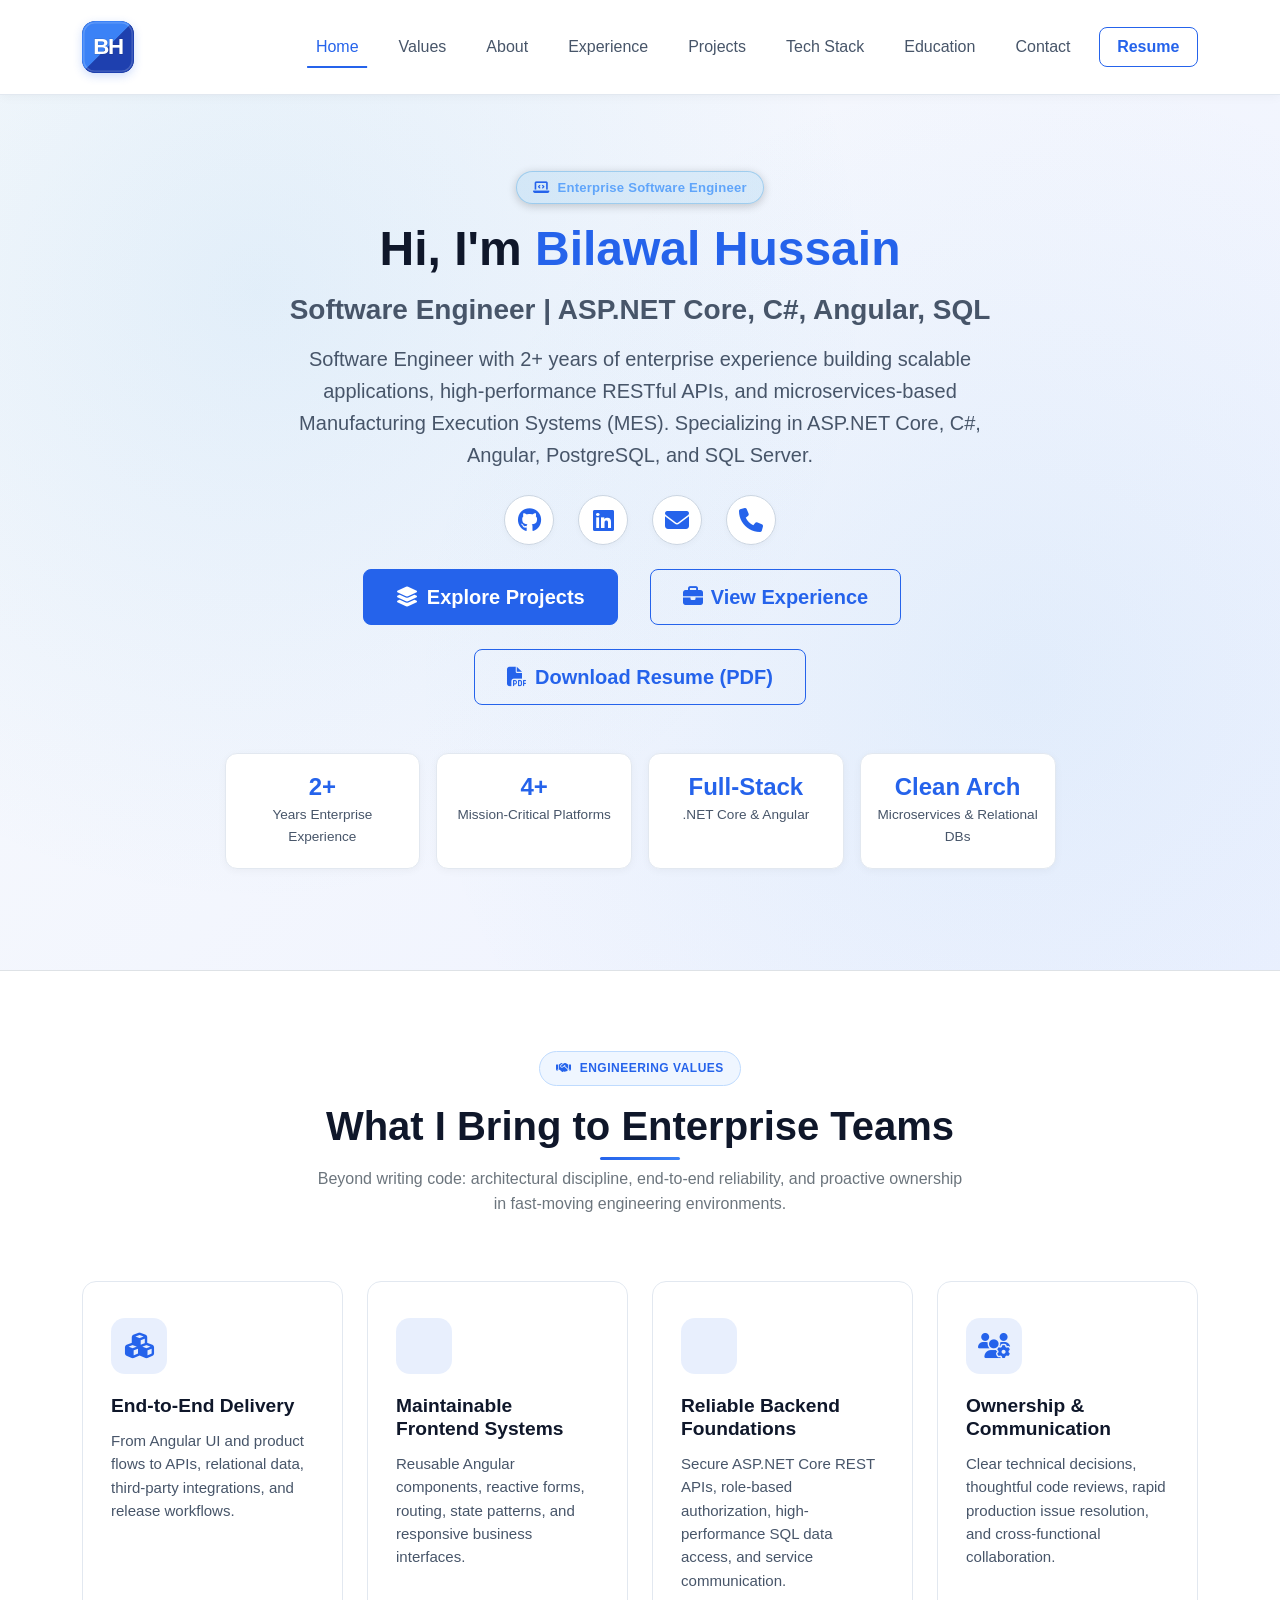
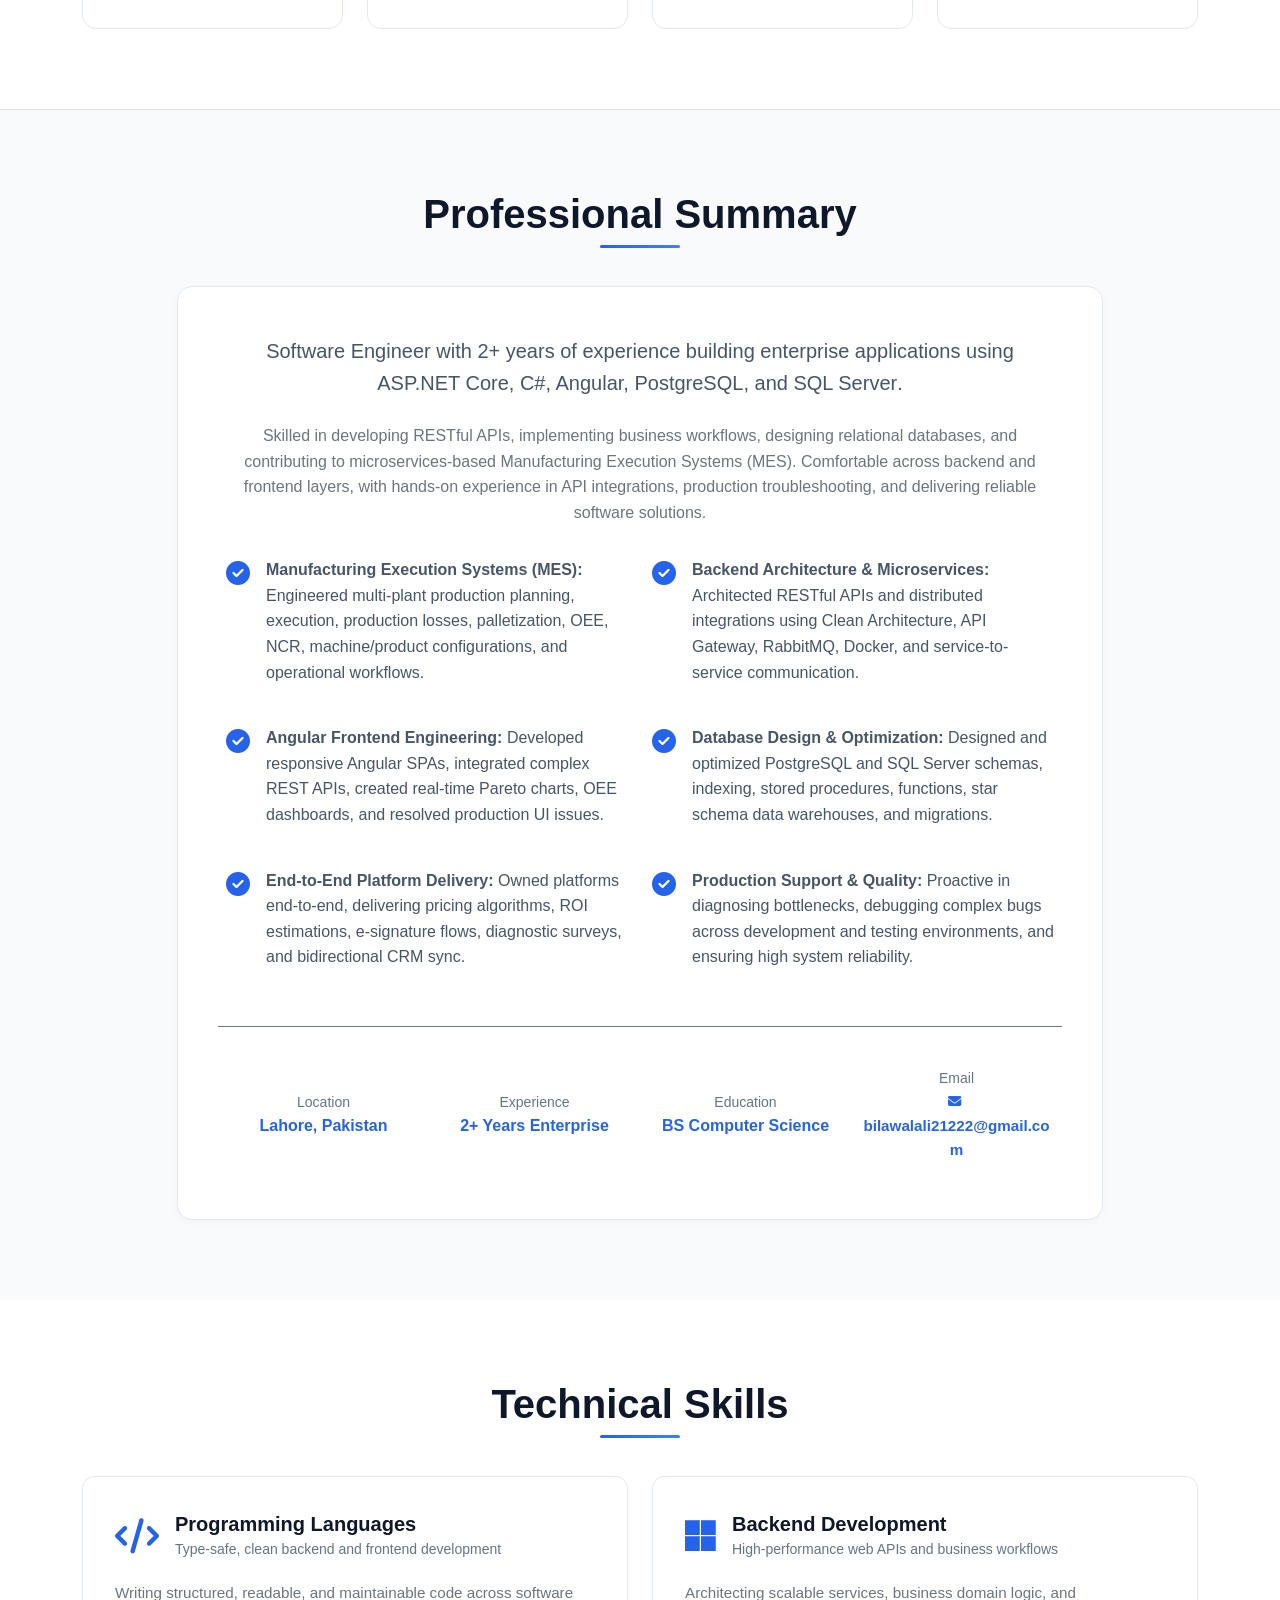
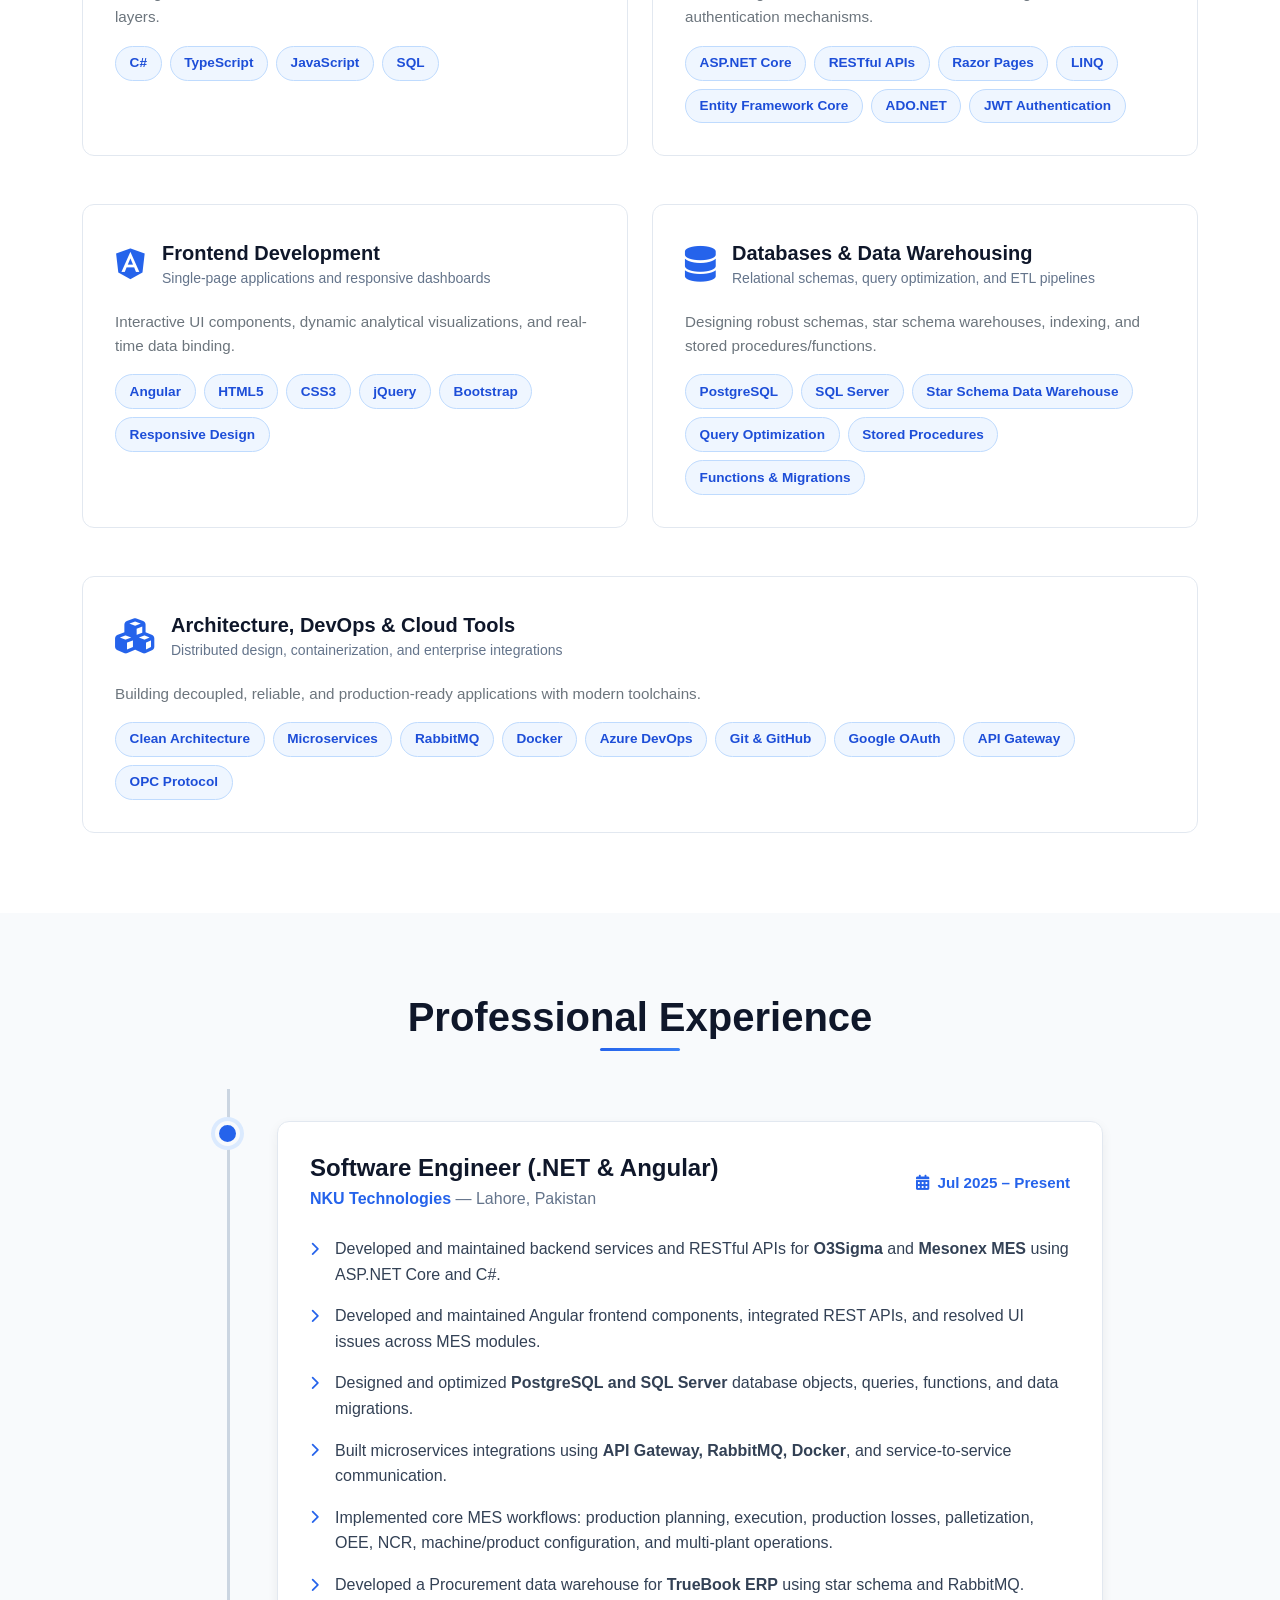
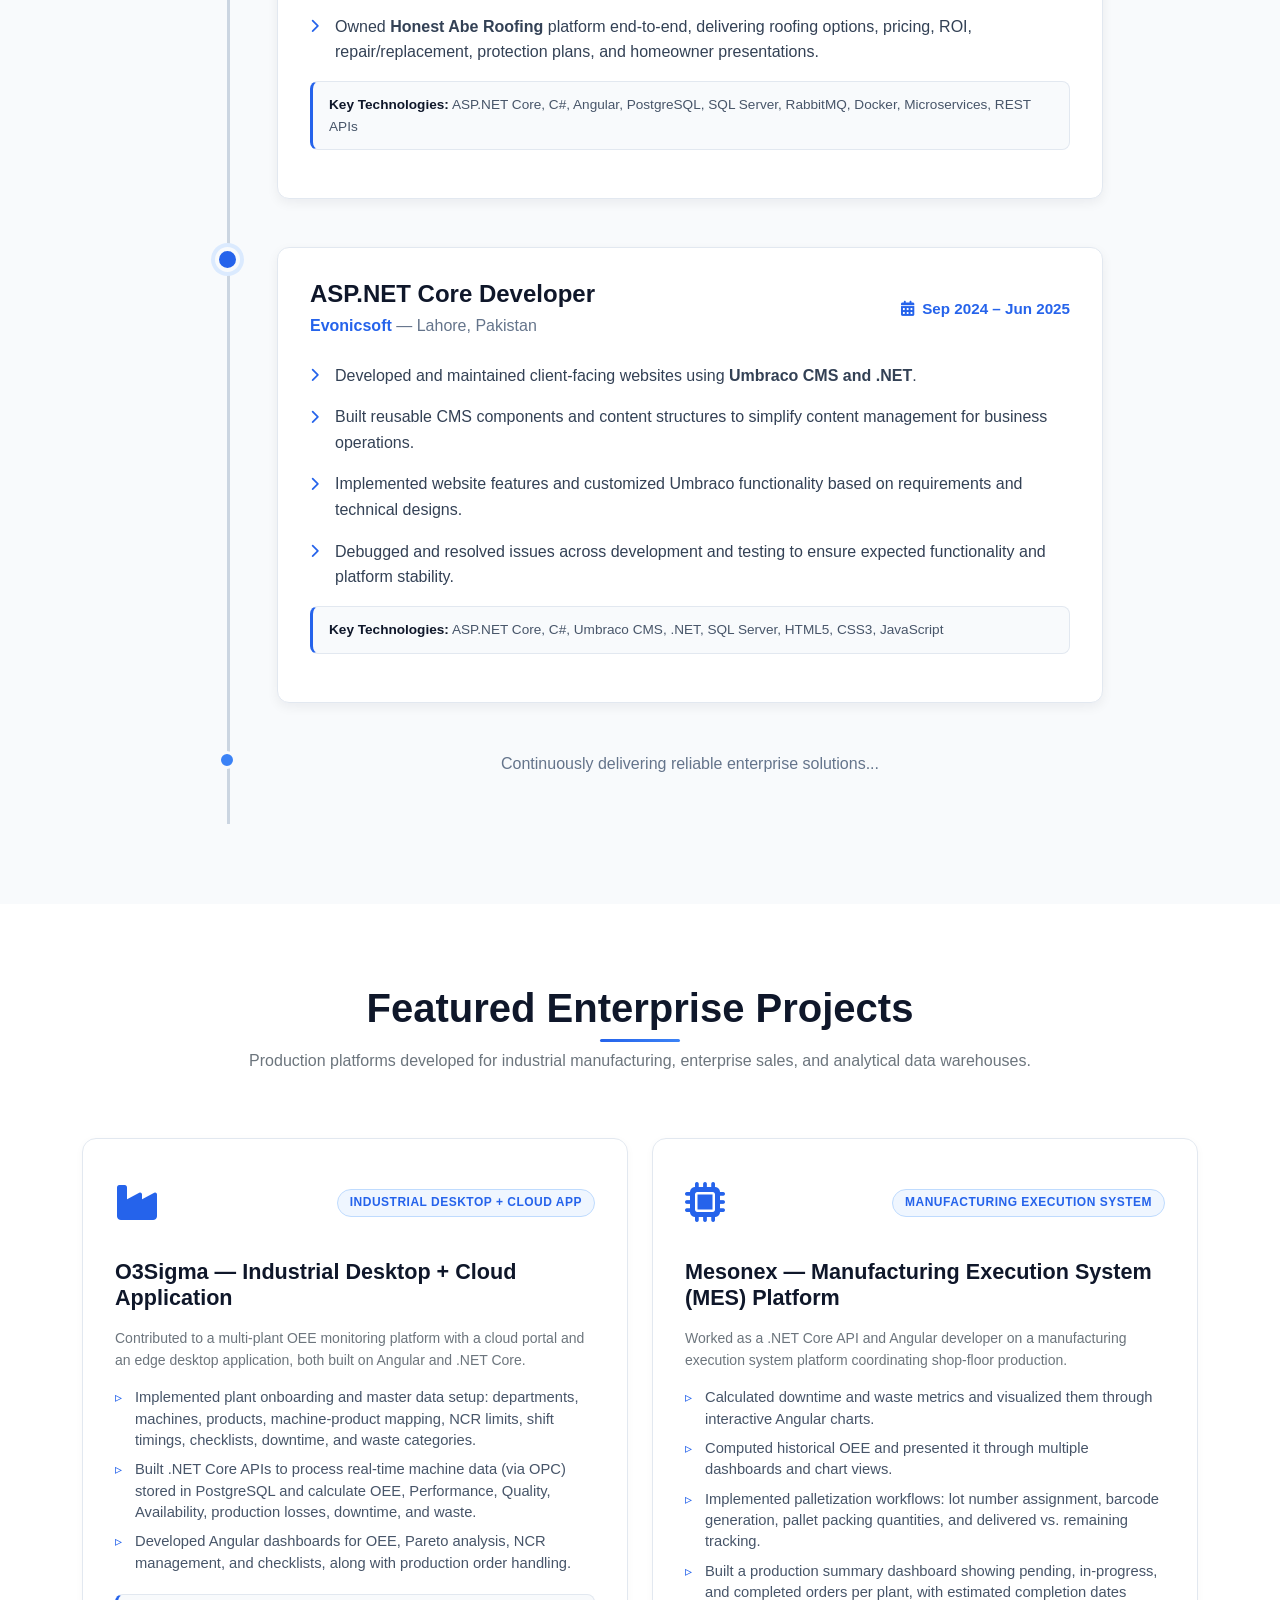
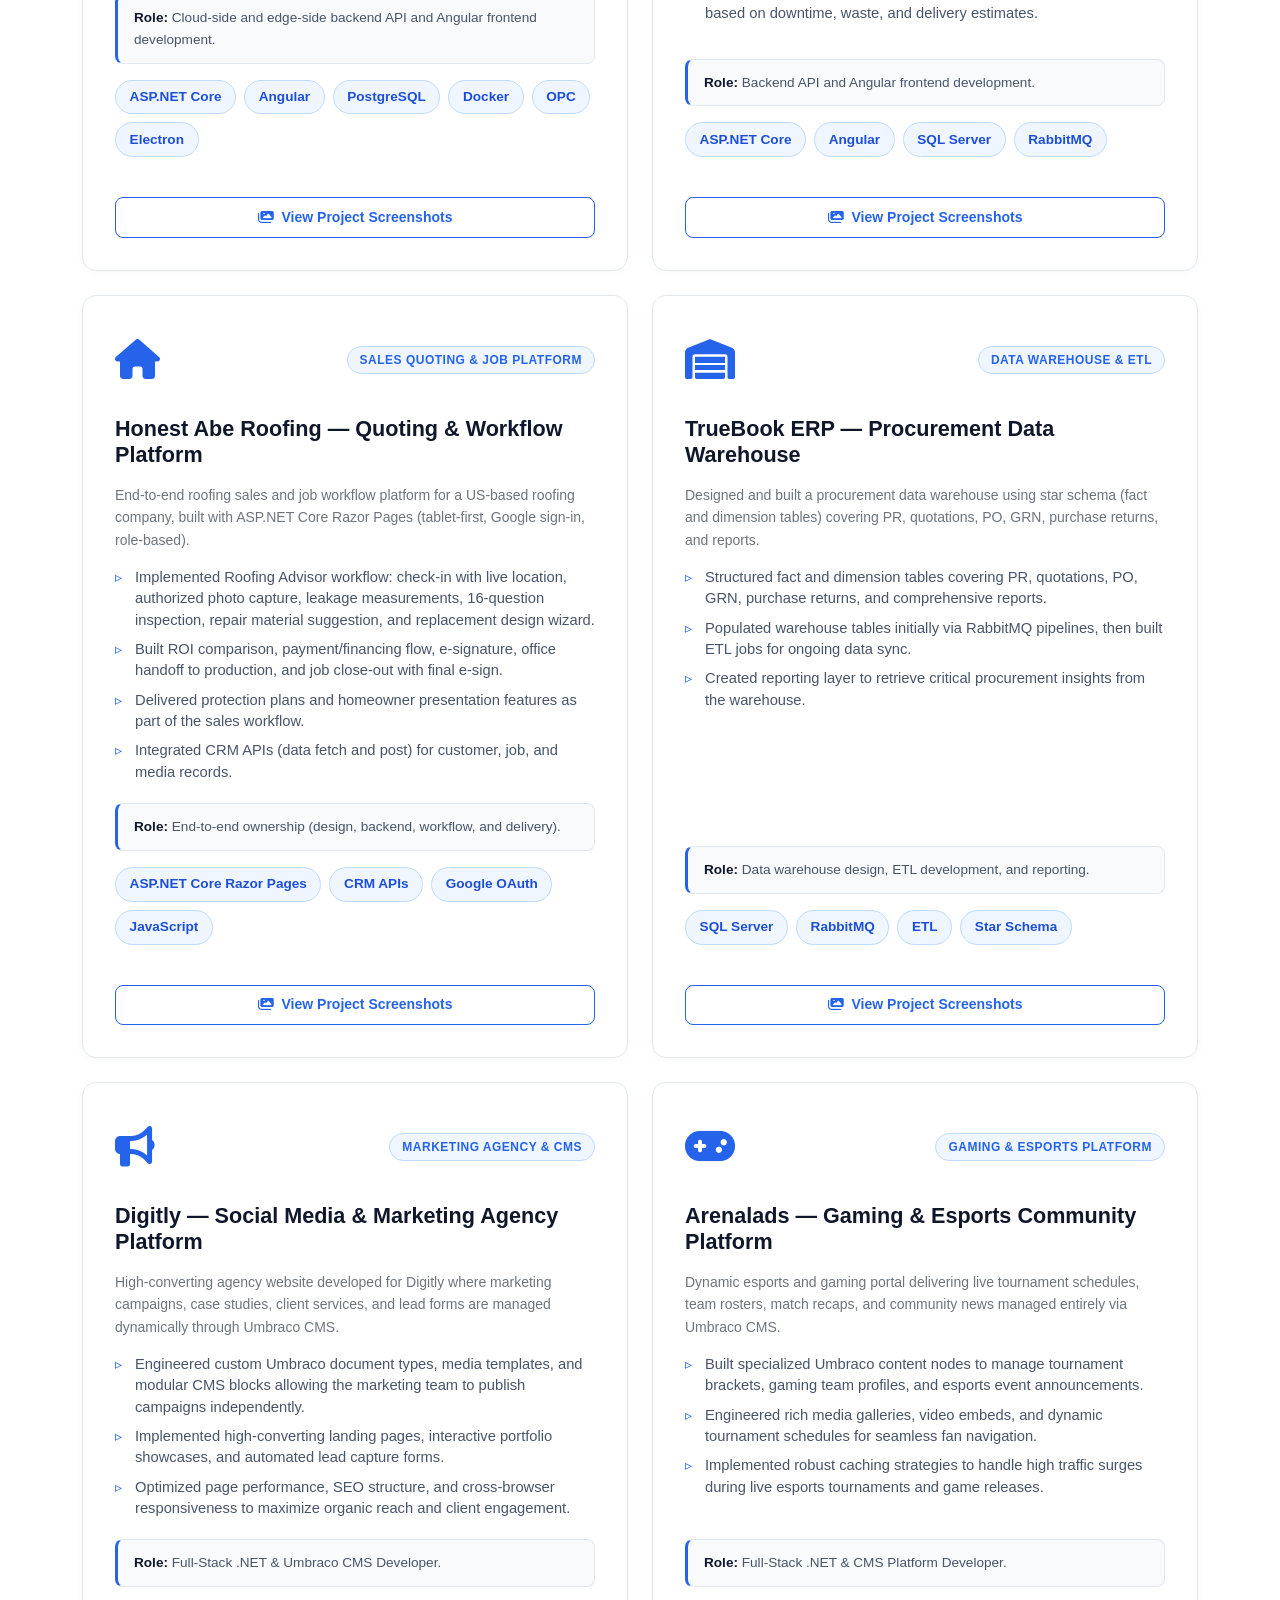
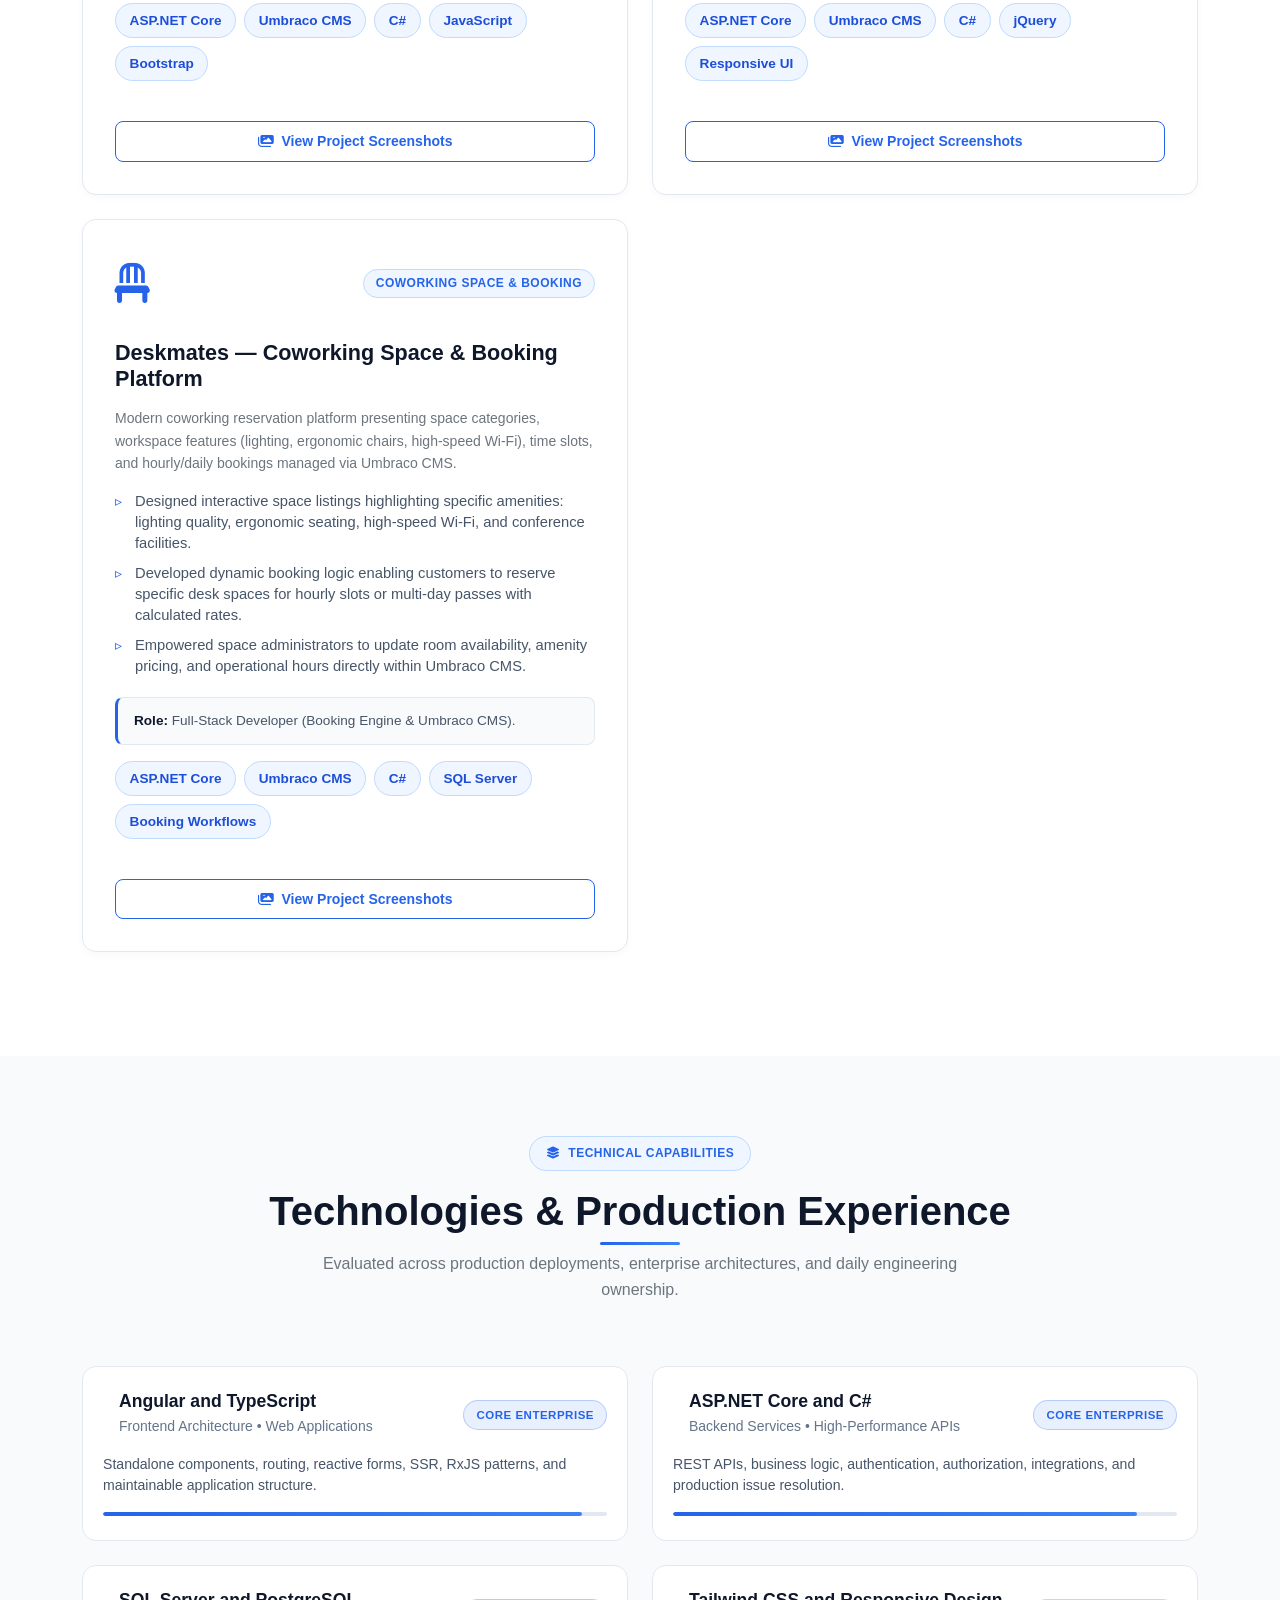
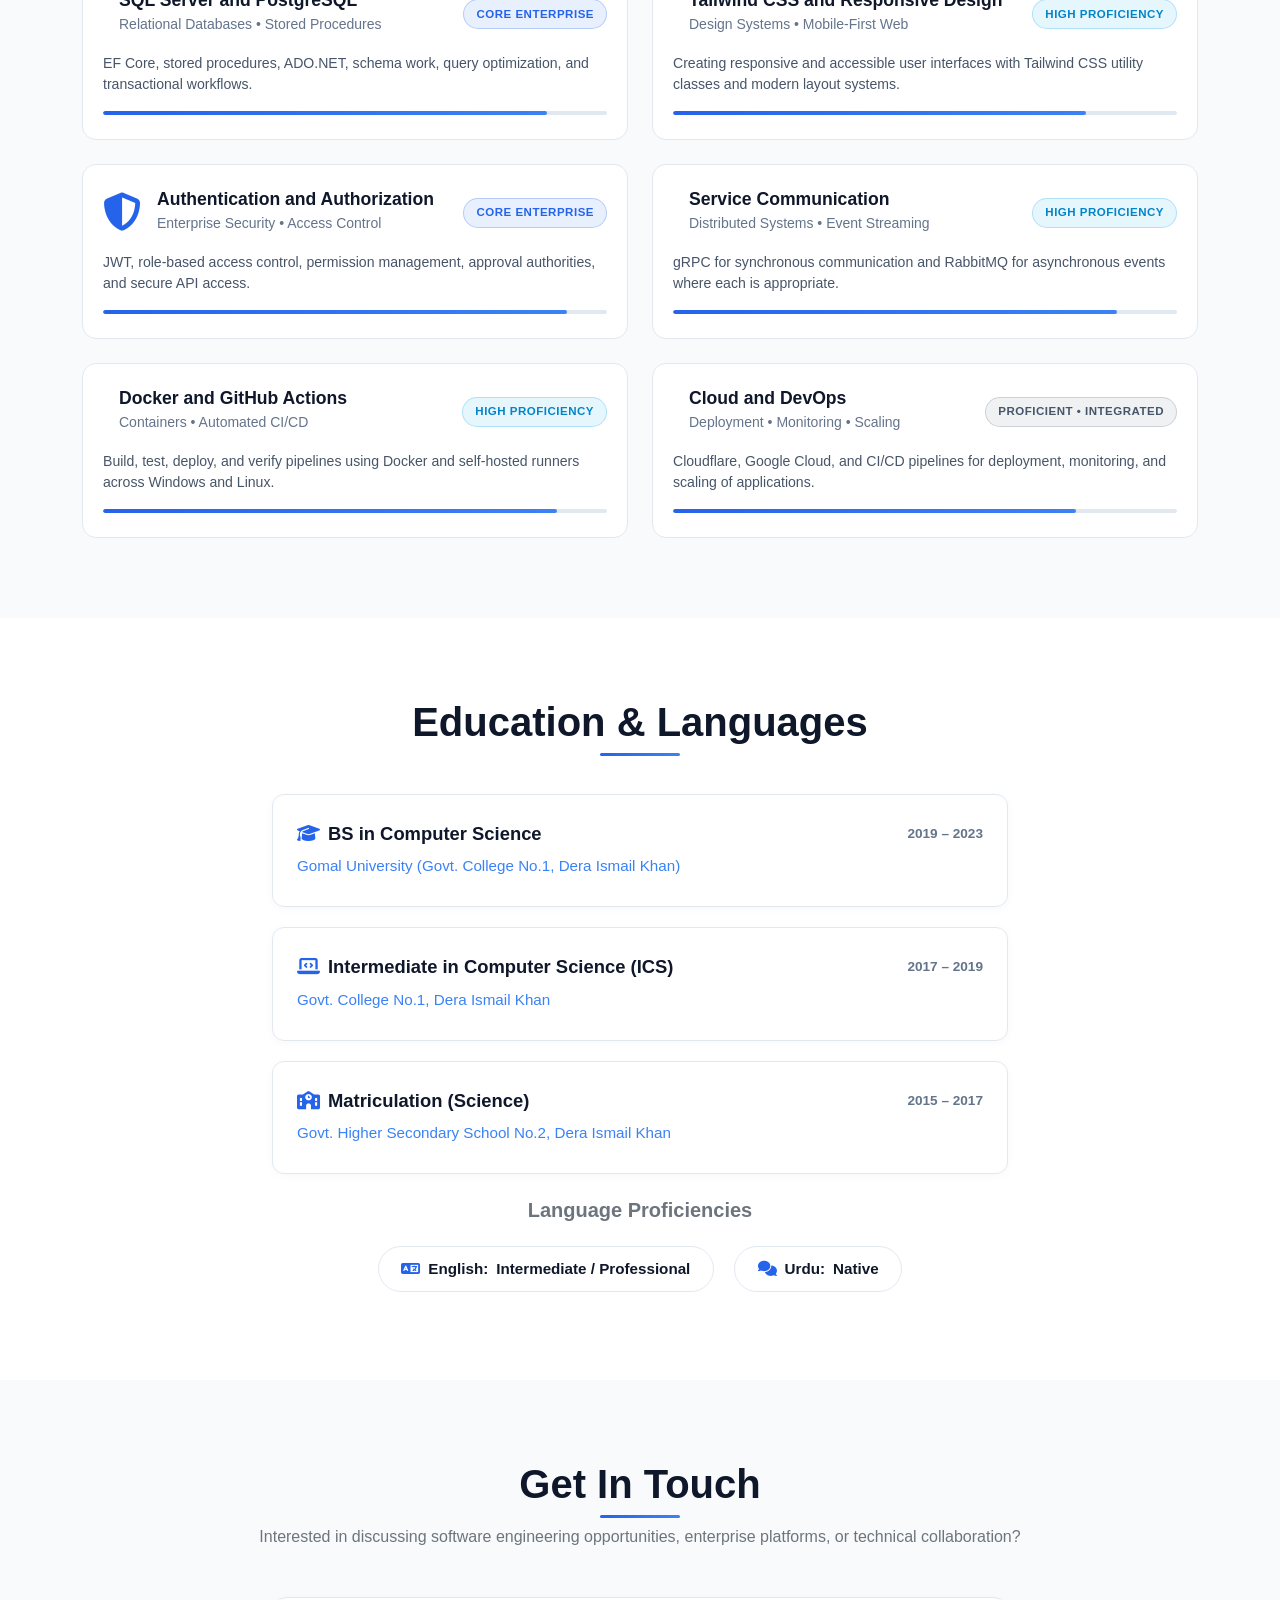
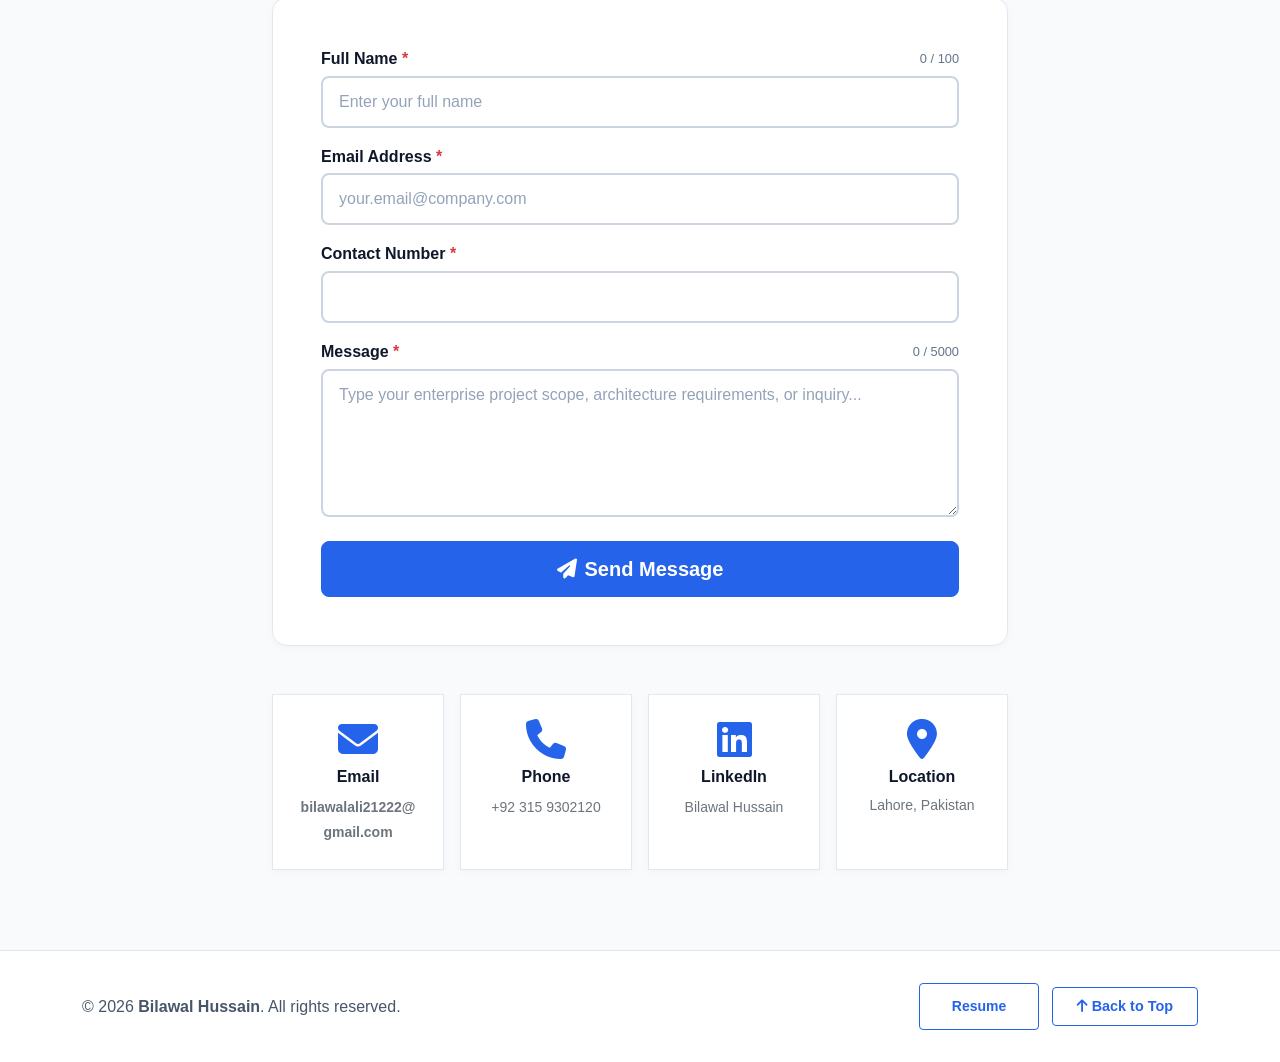
==== commit d43599b7: "git commit -m "feat: complete corporate & freelance portfolios with secure github actions deployment" ====
--- a/index.html
+++ b/index.html
@@ -1,672 +1,1633 @@
-<!DOCTYPE html>
-<html lang="en">
-<head>
-    <meta charset="UTF-8">
-    <meta name="viewport" content="width=device-width, initial-scale=1.0">
-    <meta name="description" content="Professional portfolio of an ASP.NET Core Backend Developer specializing in MES systems, PostgreSQL, SQL Server migrations, REST APIs, and Docker.">
-    <meta name="keywords" content="ASP.NET Core Developer, Backend Developer, PostgreSQL, SQL Server, REST API, Docker, MES Systems">
-    <meta name="author" content="Bilawal Hussain">
-    <meta property="og:title" content="Bilawal Hussain - ASP.NET Core Backend Developer">
-    <meta property="og:description" content="Backend Developer with experience in Manufacturing Execution Systems, PostgreSQL, SQL Server migrations, and REST APIs.">
-    <meta property="og:type" content="website">
-    <title>Bilawal Hussain - ASP.NET Core Backend Developer Portfolio</title>
-    
-    <!-- Favicon Placeholder -->
-    <!-- <link rel="icon" type="image/png" href="favicon.png"> -->
-    
-    <!-- Bootstrap 5 CSS -->
-    <link href="https://cdn.jsdelivr.net/npm/bootstrap@5.3.0/dist/css/bootstrap.min.css" rel="stylesheet">
-    
-    <!-- Font Awesome Icons -->
-    <link rel="stylesheet" href="https://cdnjs.cloudflare.com/ajax/libs/font-awesome/6.4.0/css/all.min.css">
-    
-    <!-- AOS Animation Library -->
-    <link href="https://unpkg.com/aos@2.3.1/dist/aos.css" rel="stylesheet">
-    
-    <!-- Custom CSS -->
-    <link rel="stylesheet" href="styles.css">
-</head>
-<body>
-
-    <!-- Navbar -->
-    <nav class="navbar navbar-expand-lg navbar-dark fixed-top">
-        <div class="container">
-            <a class="navbar-brand fw-bold" href="#home">
-                <span class="brand-symbol"></span>Bilawal Hussain<span class="brand-symbol"></span>
-            </a>
-            <button class="navbar-toggler" type="button" data-bs-toggle="collapse" data-bs-target="#navbarNav" 
-                    aria-controls="navbarNav" aria-expanded="false" aria-label="Toggle navigation">
-                <span class="navbar-toggler-icon"></span>
-            </button>
-            <div class="collapse navbar-collapse" id="navbarNav">
-                <ul class="navbar-nav ms-auto">
-                    <li class="nav-item">
-                        <a class="nav-link active" href="#home">Home</a>
-                    </li>
-                    <li class="nav-item">
-                        <a class="nav-link" href="#about">About</a>
-                    </li>
-                    <li class="nav-item">
-                        <a class="nav-link" href="#skills">Skills</a>
-                    </li>
-                    <li class="nav-item">
-                        <a class="nav-link" href="#experience">Experience</a>
-                    </li>
-                    <li class="nav-item">
-                        <a class="nav-link" href="#projects">Projects</a>
-                    </li>
-                    <li class="nav-item">
-                        <a class="nav-link" href="#services">Services</a>
-                    </li>
-                    <li class="nav-item">
-                        <a class="nav-link" href="#contact">Contact</a>
-                    </li>
-                </ul>
-            </div>
-        </div>
-    </nav>
-
-    <!-- Hero Section -->
-    <section id="home" class="hero-section">
-        <div class="container">
-            <div class="row align-items-center min-vh-100">
-                <div class="col-lg-8 mx-auto text-center">
-                    <h1 class="display-4 fw-bold mb-3" data-aos="fade-up">
-                        Hi, I'm <span class="text-primary">Bilawal Hussain</span>
-                    </h1>
-                    <h2 class="h3 mb-3" data-aos="fade-up" data-aos-delay="100">
-                        ASP.NET Core Backend Developer
-                    </h2>
-                    <p class="lead mb-4" data-aos="fade-up" data-aos-delay="200">
-                        Backend Developer with experience in Manufacturing Execution Systems (MES), 
-                        PostgreSQL, SQL Server migrations, REST APIs, Docker, and enterprise software development.
-                    </p>
-                    
-                    <!-- Social Icons -->
-                    <div class="social-icons mb-4" data-aos="fade-up" data-aos-delay="300">
-                        <a href="https://github.com/[PLACEHOLDER_GITHUB]" target="_blank" rel="noopener noreferrer" 
-                           class="social-icon" aria-label="GitHub">
-                            <i class="fab fa-github"></i>
-                        </a>
-                        <a href="mailto:[PLACEHOLDER_EMAIL]" class="social-icon" aria-label="Email">
-                            <i class="fas fa-envelope"></i>
-                        </a>
-                        <a href="https://linkedin.com/in/[PLACEHOLDER_LINKEDIN]" target="_blank" rel="noopener noreferrer" 
-                           class="social-icon" aria-label="LinkedIn">
-                            <i class="fab fa-linkedin"></i>
-                        </a>
-                    </div>
-                    
-                    <!-- CTA Buttons -->
-                    <div class="hero-buttons" data-aos="fade-up" data-aos-delay="400">
-                        <a href="#projects" class="btn btn-primary btn-lg me-3">
-                            <i class="fas fa-code me-2"></i>View Projects
-                        </a>
-                        <a href="#contact" class="btn btn-outline-primary btn-lg">
-                            <i class="fas fa-envelope me-2"></i>Contact Me
-                        </a>
-                    </div>
-                </div>
-            </div>
-        </div>
-        
-        <!-- Scroll Down Indicator -->
-        <div class="scroll-down">
-            <a href="#about">
-                <i class="fas fa-chevron-down"></i>
-            </a>
-        </div>
-    </section>
-
-    <!-- About Section -->
-    <section id="about" class="section-padding">
-        <div class="container">
-            <div class="row">
-                <div class="col-lg-12">
-                    <h2 class="section-title text-center mb-5" data-aos="fade-up">About Me</h2>
-                </div>
-            </div>
-            <div class="row justify-content-center">
-                <div class="col-lg-8">
-                    <div class="about-content" data-aos="fade-up" data-aos-delay="100">
-                        <p class="lead text-center mb-4">
-                            I'm a backend developer with <strong>1 year of professional software development experience</strong>, 
-                            specializing in ASP.NET Core and database technologies.
-                        </p>
-                        
-                        <div class="about-details">
-                            <div class="about-item">
-                                <i class="fas fa-check-circle text-primary"></i>
-                                <p>Experience working on <strong>Manufacturing Execution Systems (MES)</strong> applications 
-                                   that manage production workflows and operations</p>
-                            </div>
-                            
-                            <div class="about-item">
-                                <i class="fas fa-check-circle text-primary"></i>
-                                <p>Developed and maintained <strong>ASP.NET Core REST APIs</strong> for enterprise applications</p>
-                            </div>
-                            
-                            <div class="about-item">
-                                <i class="fas fa-check-circle text-primary"></i>
-                                <p>Converted <strong>SQL Server stored procedures to PostgreSQL functions</strong> 
-                                   while preserving business logic and optimizing performance</p>
-                            </div>
-                            
-                            <div class="about-item">
-                                <i class="fas fa-check-circle text-primary"></i>
-                                <p>Worked with <strong>enterprise applications</strong>, integrating various systems 
-                                   and implementing business requirements</p>
-                            </div>
-                            
-                            <div class="about-item">
-                                <i class="fas fa-check-circle text-primary"></i>
-                                <p>Resolved <strong>production issues</strong> and supported deployment activities, 
-                                   ensuring system stability and reliability</p>
-                            </div>
-                        </div>
-                        
-                        <p class="text-center mt-4">
-                            I'm passionate about building robust backend solutions and continuously improving my skills 
-                            in modern software development practices.
-                        </p>
-                    </div>
-                </div>
-            </div>
-        </div>
-    </section>
-
-    <!-- Skills Section -->
-    <section id="skills" class="section-padding bg-dark-alt">
-        <div class="container">
-            <div class="row">
-                <div class="col-lg-12">
-                    <h2 class="section-title text-center mb-5" data-aos="fade-up">Technical Skills</h2>
-                </div>
-            </div>
-            
-            <!-- Backend Skills -->
-            <div class="row mb-5">
-                <div class="col-lg-12">
-                    <h4 class="text-center mb-4 text-primary" data-aos="fade-up">Backend Development</h4>
-                </div>
-                <div class="col-lg-3 col-md-6 mb-4" data-aos="fade-up" data-aos-delay="100">
-                    <div class="skill-card">
-                        <div class="skill-icon">
-                            <i class="fab fa-microsoft"></i>
-                        </div>
-                        <h5>C#</h5>
-                        <p>Primary programming language for backend development</p>
-                    </div>
-                </div>
-                <div class="col-lg-3 col-md-6 mb-4" data-aos="fade-up" data-aos-delay="150">
-                    <div class="skill-card">
-                        <div class="skill-icon">
-                            <i class="fas fa-code"></i>
-                        </div>
-                        <h5>ASP.NET Core</h5>
-                        <p>Building robust RESTful APIs and web services</p>
-                    </div>
-                </div>
-                <div class="col-lg-3 col-md-6 mb-4" data-aos="fade-up" data-aos-delay="200">
-                    <div class="skill-card">
-                        <div class="skill-icon">
-                            <i class="fas fa-network-wired"></i>
-                        </div>
-                        <h5>REST APIs</h5>
-                        <p>Designing and implementing RESTful web services</p>
-                    </div>
-                </div>
-                <div class="col-lg-3 col-md-6 mb-4" data-aos="fade-up" data-aos-delay="250">
-                    <div class="skill-card">
-                        <div class="skill-icon">
-                            <i class="fas fa-database"></i>
-                        </div>
-                        <h5>Entity Framework Core</h5>
-                        <p>ORM for database operations and migrations</p>
-                    </div>
-                </div>
-            </div>
-            
-            <!-- Database Skills -->
-            <div class="row mb-5">
-                <div class="col-lg-12">
-                    <h4 class="text-center mb-4 text-primary" data-aos="fade-up">Database Technologies</h4>
-                </div>
-                <div class="col-lg-6 col-md-6 mb-4" data-aos="fade-up" data-aos-delay="100">
-                    <div class="skill-card">
-                        <div class="skill-icon">
-                            <i class="fas fa-elephant"></i>
-                        </div>
-                        <h5>PostgreSQL</h5>
-                        <p>Advanced queries, functions, and performance optimization</p>
-                    </div>
-                </div>
-                <div class="col-lg-6 col-md-6 mb-4" data-aos="fade-up" data-aos-delay="150">
-                    <div class="skill-card">
-                        <div class="skill-icon">
-                            <i class="fas fa-server"></i>
-                        </div>
-                        <h5>SQL Server</h5>
-                        <p>Stored procedures, views, and database management</p>
-                    </div>
-                </div>
-            </div>
-            
-            <!-- Tools & Technologies -->
-            <div class="row mb-5">
-                <div class="col-lg-12">
-                    <h4 class="text-center mb-4 text-primary" data-aos="fade-up">Tools & Technologies</h4>
-                </div>
-                <div class="col-lg-3 col-md-6 mb-4" data-aos="fade-up" data-aos-delay="100">
-                    <div class="skill-card">
-                        <div class="skill-icon">
-                            <i class="fab fa-docker"></i>
-                        </div>
-                        <h5>Docker</h5>
-                        <p>Containerization and deployment</p>
-                    </div>
-                </div>
-                <div class="col-lg-3 col-md-6 mb-4" data-aos="fade-up" data-aos-delay="150">
-                    <div class="skill-card">
-                        <div class="skill-icon">
-                            <i class="fab fa-git-alt"></i>
-                        </div>
-                        <h5>Git</h5>
-                        <p>Version control and collaboration</p>
-                    </div>
-                </div>
-                <div class="col-lg-3 col-md-6 mb-4" data-aos="fade-up" data-aos-delay="200">
-                    <div class="skill-card">
-                        <div class="skill-icon">
-                            <i class="fas fa-exchange-alt"></i>
-                        </div>
-                        <h5>RabbitMQ</h5>
-                        <p>Basic Understanding</p>
-                    </div>
-                </div>
-                <div class="col-lg-3 col-md-6 mb-4" data-aos="fade-up" data-aos-delay="250">
-                    <div class="skill-card">
-                        <div class="skill-icon">
-                            <i class="fas fa-bolt"></i>
-                        </div>
-                        <h5>Redis</h5>
-                        <p>Basic Understanding</p>
-                    </div>
-                </div>
-            </div>
-            
-            <!-- Other Skills -->
-            <div class="row">
-                <div class="col-lg-12">
-                    <h4 class="text-center mb-4 text-primary" data-aos="fade-up">Other Competencies</h4>
-                </div>
-                <div class="col-lg-4 col-md-6 mb-4" data-aos="fade-up" data-aos-delay="100">
-                    <div class="skill-card">
-                        <div class="skill-icon">
-                            <i class="fas fa-cogs"></i>
-                        </div>
-                        <h5>API Development</h5>
-                        <p>RESTful service design and implementation</p>
-                    </div>
-                </div>
-                <div class="col-lg-4 col-md-6 mb-4" data-aos="fade-up" data-aos-delay="150">
-                    <div class="skill-card">
-                        <div class="skill-icon">
-                            <i class="fas fa-exchange-alt"></i>
-                        </div>
-                        <h5>Database Migration</h5>
-                        <p>SQL Server to PostgreSQL conversions</p>
-                    </div>
-                </div>
-                <div class="col-lg-4 col-md-6 mb-4" data-aos="fade-up" data-aos-delay="200">
-                    <div class="skill-card">
-                        <div class="skill-icon">
-                            <i class="fas fa-bug"></i>
-                        </div>
-                        <h5>Backend Troubleshooting</h5>
-                        <p>Debugging and resolving production issues</p>
-                    </div>
-                </div>
-            </div>
-        </div>
-    </section>
-
-    <!-- Experience Section -->
-    <section id="experience" class="section-padding">
-        <div class="container">
-            <div class="row">
-                <div class="col-lg-12">
-                    <h2 class="section-title text-center mb-5" data-aos="fade-up">Professional Experience</h2>
-                </div>
-            </div>
-            <div class="row justify-content-center">
-                <div class="col-lg-10">
-                    <div class="experience-timeline">
-                        <!-- Experience Item -->
-                        <div class="timeline-item" data-aos="fade-up" data-aos-delay="100">
-                            <div class="timeline-dot"></div>
-                            <div class="timeline-content">
-                                <div class="timeline-header">
-                                    <h4>.NET Developer</h4>
-                                    <span class="timeline-date">
-                                        <i class="fas fa-calendar-alt me-2"></i>1 Year Professional Experience
-                                    </span>
-                                </div>
-                                <div class="timeline-body">
-                                    <ul class="responsibilities-list">
-                                        <li>
-                                            <i class="fas fa-chevron-right text-primary"></i>
-                                            <span>Developed and maintained <strong>ASP.NET Core APIs</strong> 
-                                                  for enterprise applications</span>
-                                        </li>
-                                        <li>
-                                            <i class="fas fa-chevron-right text-primary"></i>
-                                            <span>Worked on <strong>MES (Manufacturing Execution Systems)</strong> 
-                                                  applications managing production workflows</span>
-                                        </li>
-                                        <li>
-                                            <i class="fas fa-chevron-right text-primary"></i>
-                                            <span>Converted <strong>SQL Server stored procedures to PostgreSQL functions</strong>, 
-                                                  ensuring business logic preservation and performance optimization</span>
-                                        </li>
-                                        <li>
-                                            <i class="fas fa-chevron-right text-primary"></i>
-                                            <span>Supported <strong>deployment activities</strong> and managed release processes</span>
-                                        </li>
-                                        <li>
-                                            <i class="fas fa-chevron-right text-primary"></i>
-                                            <span>Fixed <strong>production issues</strong> and performed troubleshooting 
-                                                  to maintain system stability</span>
-                                        </li>
-                                        <li>
-                                            <i class="fas fa-chevron-right text-primary"></i>
-                                            <span>Worked with <strong>database optimization</strong> and system integrations</span>
-                                        </li>
-                                    </ul>
-                                </div>
-                            </div>
-                        </div>
-                        
-                        <!-- Timeline End -->
-                        <div class="timeline-end" data-aos="fade-up" data-aos-delay="200">
-                            <div class="timeline-dot-end"></div>
-                            <p class="text-muted">Continuously learning and growing...</p>
-                        </div>
-                    </div>
-                </div>
-            </div>
-        </div>
-    </section>
-
-    <!-- Projects Section -->
-    <section id="projects" class="section-padding bg-dark-alt">
-        <div class="container">
-            <div class="row">
-                <div class="col-lg-12">
-                    <h2 class="section-title text-center mb-5" data-aos="fade-up">Featured Projects</h2>
-                </div>
-            </div>
-            <div class="row">
-                <!-- Project 1 -->
-                <div class="col-lg-4 col-md-6 mb-4" data-aos="fade-up" data-aos-delay="100">
-                    <div class="project-card">
-                        <div class="project-header">
-                            <div class="project-icon">
-                                <i class="fas fa-industry"></i>
-                            </div>
-                            <span class="project-status">In Progress</span>
-                        </div>
-                        <h4 class="project-title">Manufacturing Production API</h4>
-                        <p class="project-description">
-                            A backend system for managing production orders, machines, operators, 
-                            downtime tracking, and OEE (Overall Equipment Effectiveness) calculations.
-                        </p>
-                        <div class="project-tech">
-                            <span class="tech-badge">ASP.NET Core</span>
-                            <span class="tech-badge">PostgreSQL</span>
-                            <span class="tech-badge">Docker</span>
-                        </div>
-                        <div class="project-links">
-                            <a href="https://github.com/[PLACEHOLDER_GITHUB]/manufacturing-api" 
-                               target="_blank" rel="noopener noreferrer" class="btn btn-sm btn-outline-primary">
-                                <i class="fab fa-github me-2"></i>View Code
-                            </a>
-                        </div>
-                    </div>
-                </div>
-                
-                <!-- Project 2 -->
-                <div class="col-lg-4 col-md-6 mb-4" data-aos="fade-up" data-aos-delay="200">
-                    <div class="project-card">
-                        <div class="project-header">
-                            <div class="project-icon">
-                                <i class="fas fa-database"></i>
-                            </div>
-                        </div>
-                        <h4 class="project-title">SQL Server to PostgreSQL Migration Demo</h4>
-                        <p class="project-description">
-                            Demonstrates conversion of SQL Server stored procedures into PostgreSQL functions 
-                            while preserving business logic and performance.
-                        </p>
-                        <div class="project-tech">
-                            <span class="tech-badge">PostgreSQL</span>
-                            <span class="tech-badge">SQL Server</span>
-                            <span class="tech-badge">.NET</span>
-                        </div>
-                        <div class="project-links">
-                            <a href="https://github.com/[PLACEHOLDER_GITHUB]/sqlserver-to-postgres" 
-                               target="_blank" rel="noopener noreferrer" class="btn btn-sm btn-outline-primary">
-                                <i class="fab fa-github me-2"></i>View Code
-                            </a>
-                        </div>
-                    </div>
-                </div>
-                
-                <!-- Project 3 -->
-                <div class="col-lg-4 col-md-6 mb-4" data-aos="fade-up" data-aos-delay="300">
-                    <div class="project-card">
-                        <div class="project-header">
-                            <div class="project-icon">
-                                <i class="fas fa-lock"></i>
-                            </div>
-                        </div>
-                        <h4 class="project-title">Authentication Service</h4>
-                        <p class="project-description">
-                            JWT authentication and role-based authorization service built with ASP.NET Core 
-                            for secure API access control.
-                        </p>
-                        <div class="project-tech">
-                            <span class="tech-badge">ASP.NET Core</span>
-                            <span class="tech-badge">JWT</span>
-                            <span class="tech-badge">PostgreSQL</span>
-                        </div>
-                        <div class="project-links">
-                            <a href="https://github.com/[PLACEHOLDER_GITHUB]/auth-service" 
-                               target="_blank" rel="noopener noreferrer" class="btn btn-sm btn-outline-primary">
-                                <i class="fab fa-github me-2"></i>View Code
-                            </a>
-                        </div>
-                    </div>
-                </div>
-            </div>
-        </div>
-    </section>
-
-    <!-- Services Section -->
-    <section id="services" class="section-padding">
-        <div class="container">
-            <div class="row">
-                <div class="col-lg-12">
-                    <h2 class="section-title text-center mb-5" data-aos="fade-up">Services I Offer</h2>
-                </div>
-            </div>
-            <div class="row">
-                <!-- Service 1 -->
-                <div class="col-lg-4 col-md-6 mb-4" data-aos="fade-up" data-aos-delay="100">
-                    <div class="service-card">
-                        <div class="service-icon">
-                            <i class="fas fa-code"></i>
-                        </div>
-                        <h4>ASP.NET Core API Development</h4>
-                        <p>Building robust and scalable RESTful APIs using ASP.NET Core with clean architecture.</p>
-                    </div>
-                </div>
-                
-                <!-- Service 2 -->
-                <div class="col-lg-4 col-md-6 mb-4" data-aos="fade-up" data-aos-delay="150">
-                    <div class="service-card">
-                        <div class="service-icon">
-                            <i class="fas fa-database"></i>
-                        </div>
-                        <h4>PostgreSQL Development</h4>
-                        <p>Database design, query optimization, function creation, and performance tuning for PostgreSQL.</p>
-                    </div>
-                </div>
-                
-                <!-- Service 3 -->
-                <div class="col-lg-4 col-md-6 mb-4" data-aos="fade-up" data-aos-delay="200">
-                    <div class="service-card">
-                        <div class="service-icon">
-                            <i class="fas fa-exchange-alt"></i>
-                        </div>
-                        <h4>SQL Server to PostgreSQL Migration</h4>
-                        <p>Converting stored procedures, views, and schema from SQL Server to PostgreSQL.</p>
-                    </div>
-                </div>
-                
-                <!-- Service 4 -->
-                <div class="col-lg-4 col-md-6 mb-4" data-aos="fade-up" data-aos-delay="250">
-                    <div class="service-card">
-                        <div class="service-icon">
-                            <i class="fas fa-bug"></i>
-                        </div>
-                        <h4>Backend Bug Fixing</h4>
-                        <p>Troubleshooting and resolving issues in backend applications and APIs.</p>
-                    </div>
-                </div>
-                
-                <!-- Service 5 -->
-                <div class="col-lg-4 col-md-6 mb-4" data-aos="fade-up" data-aos-delay="300">
-                    <div class="service-card">
-                        <div class="service-icon">
-                            <i class="fas fa-plug"></i>
-                        </div>
-                        <h4>API Integration</h4>
-                        <p>Integrating third-party APIs and building custom integrations for enterprise systems.</p>
-                    </div>
-                </div>
-                
-                <!-- Service 6 -->
-                <div class="col-lg-4 col-md-6 mb-4" data-aos="fade-up" data-aos-delay="350">
-                    <div class="service-card">
-                        <div class="service-icon">
-                            <i class="fab fa-docker"></i>
-                        </div>
-                        <h4>Docker Containerization</h4>
-                        <p>Containerizing applications using Docker for consistent deployment across environments.</p>
-                    </div>
-                </div>
-            </div>
-        </div>
-    </section>
-
-    <!-- Contact Section -->
-    <section id="contact" class="section-padding bg-dark-alt">
-        <div class="container">
-            <div class="row">
-                <div class="col-lg-12">
-                    <h2 class="section-title text-center mb-5" data-aos="fade-up">Get In Touch</h2>
-                </div>
-            </div>
-            <div class="row justify-content-center">
-                <div class="col-lg-8">
-                    <div class="contact-form-wrapper" data-aos="fade-up" data-aos-delay="100">
-                        <form id="contactForm">
-                            <div class="mb-4">
-                                <label for="name" class="form-label">Name</label>
-                                <input type="text" class="form-control" id="name" name="name" 
-                                       placeholder="Your Name" required>
-                            </div>
-                            <div class="mb-4">
-                                <label for="email" class="form-label">Email</label>
-                                <input type="email" class="form-control" id="email" name="email" 
-                                       placeholder="your.email@example.com" required>
-                            </div>
-                            <div class="mb-4">
-                                <label for="message" class="form-label">Message</label>
-                                <textarea class="form-control" id="message" name="message" rows="5" 
-                                          placeholder="Your message here..." required></textarea>
-                            </div>
-                            <div class="text-center">
-                                <button type="submit" class="btn btn-primary btn-lg">
-                                    <i class="fas fa-paper-plane me-2"></i>Send Message
-                                </button>
-                            </div>
-                        </form>
-                        
-                        <!-- Success Message (Hidden by default) -->
-                        <div id="formSuccess" class="alert alert-success mt-4" style="display: none;">
-                            <i class="fas fa-check-circle me-2"></i>
-                            Thank you for your message! I'll get back to you soon.
-                        </div>
-                    </div>
-                    
-                    <!-- Contact Info -->
-                    <div class="contact-info mt-5" data-aos="fade-up" data-aos-delay="200">
-                        <div class="row text-center">
-                            <div class="col-md-4 mb-3">
-                                <div class="contact-info-item">
-                                    <i class="fas fa-envelope mb-3"></i>
-                                    <h5>Email</h5>
-                                    <p>[PLACEHOLDER_EMAIL]</p>
-                                </div>
-                            </div>
-                            <div class="col-md-4 mb-3">
-                                <div class="contact-info-item">
-                                    <i class="fab fa-github mb-3"></i>
-                                    <h5>GitHub</h5>
-                                    <p>github.com/[PLACEHOLDER_GITHUB]</p>
-                                </div>
-                            </div>
-                            <div class="col-md-4 mb-3">
-                                <div class="contact-info-item">
-                                    <i class="fas fa-map-marker-alt mb-3"></i>
-                                    <h5>Location</h5>
-                                    <p>Pakistan</p>
-                                </div>
-                            </div>
-                        </div>
-                    </div>
-                </div>
-            </div>
-        </div>
-    </section>
-
-    <!-- Footer -->
-    <footer class="footer">
-        <div class="container">
-            <div class="row align-items-center">
-                <div class="col-md-6 text-center text-md-start mb-3 mb-md-0">
-                    <p class="mb-0">
-                        &copy; <span id="currentYear"></span> Bilawal Hussain. All rights reserved.
-                    </p>
-                </div>
-                <div class="col-md-6 text-center text-md-end">
-                    <a href="#home" class="btn btn-outline-primary btn-sm back-to-top">
-                        <i class="fas fa-arrow-up me-2"></i>Back to Top
-                    </a>
-                </div>
-            </div>
-        </div>
-    </footer>
-
-    <!-- Bootstrap 5 JS Bundle -->
-    <script src="https://cdn.jsdelivr.net/npm/bootstrap@5.3.0/dist/js/bootstrap.bundle.min.js"></script>
-    
-    <!-- AOS Animation Library -->
-    <script src="https://unpkg.com/aos@2.3.1/dist/aos.js"></script>
-    
-    <!-- Custom JavaScript -->
-    <script src="script.js"></script>
-</body>
-</html>
+<!DOCTYPE html>
+<html lang="en">
+<head>
+    <meta charset="UTF-8">
+    <meta name="viewport" content="width=device-width, initial-scale=1.0">
+    <meta name="description" content="Professional portfolio of Bilawal Hussain - Software Engineer specializing in ASP.NET Core, C#, Angular, SQL Server, PostgreSQL, and enterprise Manufacturing Execution Systems (MES).">
+    <meta name="keywords" content="Bilawal Hussain, Software Engineer, ASP.NET Core Developer, Angular Developer, C#, PostgreSQL, SQL Server, MES Systems, REST APIs, Microservices, Docker, Clean Architecture">
+    <meta name="author" content="Bilawal Hussain">
+    <meta property="og:title" content="Bilawal Hussain | Software Engineer (.NET & Angular)">
+    <meta property="og:description" content="2+ years of enterprise software engineering experience building scalable applications using ASP.NET Core, C#, Angular, PostgreSQL, and SQL Server.">
+    <meta property="og:type" content="website">
+    <title>Bilawal Hussain | Software Engineer (.NET & Angular)</title>
+    
+    <!-- Bootstrap 5 CSS -->
+    <link href="https://cdn.jsdelivr.net/npm/bootstrap@5.3.0/dist/css/bootstrap.min.css" rel="stylesheet">
+    
+    <!-- Font Awesome Icons -->
+    <link rel="stylesheet" href="https://cdnjs.cloudflare.com/ajax/libs/font-awesome/6.4.0/css/all.min.css">
+    
+    <!-- AOS Animation Library -->
+    <link href="https://unpkg.com/aos@2.3.1/dist/aos.css" rel="stylesheet">
+    
+    <!-- Custom CSS -->
+    <!-- Favicon -->
+    <link rel="icon" type="image/svg+xml" href="favicon-corporate.svg?v=3">
+    <link rel="icon" type="image/png" sizes="64x64" href="favicon.png?v=3">
+    <link rel="alternate icon" href="favicon.ico?v=3">
+    <link rel="apple-touch-icon" href="favicon.png?v=3">
+    <link rel="stylesheet" href="https://cdn.jsdelivr.net/gh/devicons/devicon@latest/devicon.min.css">
+    <link rel="stylesheet" href="styles.css">
+</head>
+<body class="theme-corporate">
+
+    <!-- Navbar -->
+    <nav class="navbar navbar-expand-lg fixed-top">
+        <div class="container">
+            <a class="navbar-brand d-flex align-items-center" href="#home" aria-label="Bilawal Hussain Corporate Portfolio">
+                <img src="logos/corporate_logo_mark.svg" alt="Bilawal Hussain Logo" width="52" height="52" class="brand-logo-icon">
+            </a>
+            <button class="navbar-toggler" type="button" data-bs-toggle="collapse" data-bs-target="#navbarNav" 
+                    aria-controls="navbarNav" aria-expanded="false" aria-label="Toggle navigation">
+                <span class="navbar-toggler-icon"></span>
+            </button>
+            <div class="collapse navbar-collapse" id="navbarNav">
+                <ul class="navbar-nav ms-auto align-items-lg-center">
+                    <li class="nav-item">
+                        <a class="nav-link active" href="#home">Home</a>
+                    </li>
+                    <li class="nav-item">
+                        <a class="nav-link" href="#enterprise-values">Values</a>
+                    </li>
+                    <li class="nav-item">
+                        <a class="nav-link" href="#about">About</a>
+                    </li>
+                    <li class="nav-item">
+                        <a class="nav-link" href="#experience">Experience</a>
+                    </li>
+                    <li class="nav-item">
+                        <a class="nav-link" href="#projects">Projects</a>
+                    </li>
+                    <li class="nav-item">
+                        <a class="nav-link" href="#technologies">Tech Stack</a>
+                    </li>
+                    <li class="nav-item">
+                        <a class="nav-link" href="#education">Education</a>
+                    </li>
+                    <li class="nav-item">
+                        <a class="nav-link" href="#contact">Contact</a>
+                    </li>
+                    <!-- Resume Download Button -->
+                    <li class="nav-item ms-lg-2 my-1 my-lg-0">
+                        <a href="Bilawal_Hussain_Corporate_Resume.pdf" target="_blank" rel="noopener noreferrer" class="nav-resume-btn d-inline-block">
+                            Resume
+                        </a>
+                    </li>
+                </ul>
+            </div>
+        </div>
+    </nav>
+
+    <!-- Hero Section (Corporate Engineering Focus) -->
+    <section id="home" class="hero-section">
+        <div class="container">
+            <div class="row align-items-center min-vh-100 py-5">
+                <div class="col-lg-9 mx-auto text-center">
+                    <div class="mb-3" data-aos="fade-down">
+                        <span class="hero-badge-pill">
+                            <i class="fas fa-laptop-code me-2 text-primary"></i>Enterprise Software Engineer
+                        </span>
+                    </div>
+
+                    <h1 class="display-4 fw-bold mb-3" data-aos="fade-up">
+                        Hi, I'm <span class="text-primary">Bilawal Hussain</span>
+                    </h1>
+                    <h2 class="h3 mb-3" data-aos="fade-up" data-aos-delay="100">
+                        Software Engineer | ASP.NET Core, C#, Angular, SQL
+                    </h2>
+                    <p class="lead mb-4" data-aos="fade-up" data-aos-delay="200">
+                        Software Engineer with 2+ years of enterprise experience building scalable applications, 
+                        high-performance RESTful APIs, and microservices-based Manufacturing Execution Systems (MES). 
+                        Specializing in ASP.NET Core, C#, Angular, PostgreSQL, and SQL Server.
+                    </p>
+                    
+                    <!-- Social Icons -->
+                    <div class="social-icons mb-4" data-aos="fade-up" data-aos-delay="300">
+                        <a href="https://github.com/bilawal07" target="_blank" rel="noopener noreferrer" 
+                           class="social-icon" aria-label="GitHub" title="GitHub">
+                            <i class="fab fa-github"></i>
+                        </a>
+                        <a href="https://www.linkedin.com/in/bilawal-hussain-6b1110431" target="_blank" rel="noopener noreferrer" 
+                           class="social-icon" aria-label="LinkedIn" title="LinkedIn">
+                            <i class="fab fa-linkedin"></i>
+                        </a>
+                        <a href="#emailChoiceModal" data-bs-toggle="modal" data-bs-target="#emailChoiceModal" class="social-icon hero-email-icon" aria-label="Email" title="Send Email (Gmail / Yahoo)">
+                            <i class="fas fa-envelope"></i>
+                        </a>
+                        <a href="tel:+923159302120" class="social-icon" aria-label="Phone" title="Phone">
+                            <i class="fas fa-phone"></i>
+                        </a>
+                    </div>
+                    
+                    <!-- CTA Buttons -->
+                    <div class="hero-buttons" data-aos="fade-up" data-aos-delay="400">
+                        <a href="#projects" class="btn btn-primary btn-lg me-3 mb-2">
+                            <i class="fas fa-layer-group me-2"></i>Explore Projects
+                        </a>
+                        <a href="#experience" class="btn btn-outline-primary btn-lg me-3 mb-2">
+                            <i class="fas fa-briefcase me-2"></i>View Experience
+                        </a>
+                        <a href="Bilawal_Hussain_Corporate_Resume.pdf" target="_blank" rel="noopener noreferrer" class="btn btn-outline-primary btn-lg mb-2">
+                            <i class="fas fa-file-pdf me-2"></i>Download Resume (PDF)
+                        </a>
+                    </div>
+
+                    <!-- Enterprise Engineering Metrics -->
+                    <div class="hero-stats-grid" data-aos="fade-up" data-aos-delay="500">
+                        <div class="stat-card">
+                            <div class="stat-number">2+</div>
+                            <div class="stat-label">Years Enterprise Experience</div>
+                        </div>
+                        <div class="stat-card">
+                            <div class="stat-number">4+</div>
+                            <div class="stat-label">Mission-Critical Platforms</div>
+                        </div>
+                        <div class="stat-card">
+                            <div class="stat-number">Full-Stack</div>
+                            <div class="stat-label">.NET Core &amp; Angular</div>
+                        </div>
+                        <div class="stat-card">
+                            <div class="stat-number">Clean Arch</div>
+                            <div class="stat-label">Microservices &amp; Relational DBs</div>
+                        </div>
+                    </div>
+                </div>
+            </div>
+        </div>
+    </section>
+
+    <!-- What I Bring to Enterprise Teams -->
+    <section class="section-padding bg-dark-alt border-top border-bottom" id="enterprise-values">
+        <div class="container">
+            <div class="row">
+                <div class="col-lg-12 text-center mb-5">
+                    <div class="mb-3">
+                        <span class="project-tag px-3 py-2">
+                            <i class="fas fa-handshake me-2"></i>Engineering Values
+                        </span>
+                    </div>
+                    <h2 class="section-title text-center mb-3">What I Bring to Enterprise Teams</h2>
+                    <p class="text-secondary mx-auto" style="max-width: 650px;">
+                        Beyond writing code: architectural discipline, end-to-end reliability, and proactive ownership in fast-moving engineering environments.
+                    </p>
+                </div>
+            </div>
+            
+            <div class="row g-4">
+                <!-- Pillar 1 -->
+                <div class="col-lg-3 col-md-6" data-aos="fade-up" data-aos-delay="100">
+                    <div class="enterprise-pillar-card">
+                        <div class="pillar-icon-box">
+                            <i class="fas fa-cubes"></i>
+                        </div>
+                        <h4>End-to-End Delivery</h4>
+                        <p>From Angular UI and product flows to APIs, relational data, third-party integrations, and release workflows.</p>
+                    </div>
+                </div>
+
+                <!-- Pillar 2 -->
+                <div class="col-lg-3 col-md-6" data-aos="fade-up" data-aos-delay="150">
+                    <div class="enterprise-pillar-card">
+                        <div class="pillar-icon-box">
+                            <i class="devicon-angularjs-plain colored"></i>
+                        </div>
+                        <h4>Maintainable Frontend Systems</h4>
+                        <p>Reusable Angular components, reactive forms, routing, state patterns, and responsive business interfaces.</p>
+                    </div>
+                </div>
+
+                <!-- Pillar 3 -->
+                <div class="col-lg-3 col-md-6" data-aos="fade-up" data-aos-delay="200">
+                    <div class="enterprise-pillar-card">
+                        <div class="pillar-icon-box">
+                            <i class="devicon-dotnetcore-plain colored"></i>
+                        </div>
+                        <h4>Reliable Backend Foundations</h4>
+                        <p>Secure ASP.NET Core REST APIs, role-based authorization, high-performance SQL data access, and service communication.</p>
+                    </div>
+                </div>
+
+                <!-- Pillar 4 -->
+                <div class="col-lg-3 col-md-6" data-aos="fade-up" data-aos-delay="250">
+                    <div class="enterprise-pillar-card">
+                        <div class="pillar-icon-box">
+                            <i class="fas fa-users-cog"></i>
+                        </div>
+                        <h4>Ownership &amp; Communication</h4>
+                        <p>Clear technical decisions, thoughtful code reviews, rapid production issue resolution, and cross-functional collaboration.</p>
+                    </div>
+                </div>
+            </div>
+        </div>
+    </section>
+
+
+    <!-- About Section -->
+    <section id="about" class="section-padding">
+        <div class="container">
+            <div class="row">
+                <div class="col-lg-12 text-center mb-5">
+                    <h2 class="section-title text-center mb-0" data-aos="fade-up">Professional Summary</h2>
+                </div>
+            </div>
+            <div class="row justify-content-center">
+                <div class="col-lg-10">
+                    <div class="about-content" data-aos="fade-up" data-aos-delay="100">
+                        <p class="lead text-center mb-4">
+                            Software Engineer with <strong>2+ years of experience</strong> building enterprise applications using 
+                            <strong>ASP.NET Core, C#, Angular, PostgreSQL, and SQL Server</strong>.
+                        </p>
+                        <p class="text-secondary text-center mb-4">
+                            Skilled in developing RESTful APIs, implementing business workflows, designing relational databases, 
+                            and contributing to microservices-based Manufacturing Execution Systems (MES). Comfortable across backend 
+                            and frontend layers, with hands-on experience in API integrations, production troubleshooting, and delivering reliable software solutions.
+                        </p>
+                        
+                        <div class="about-details">
+                            <div class="row">
+                                <div class="col-md-6 mb-3">
+                                    <div class="about-item">
+                                        <i class="fas fa-check-circle text-primary"></i>
+                                        <p><strong>Manufacturing Execution Systems (MES):</strong> Engineered multi-plant production planning, execution, production losses, palletization, OEE, NCR, machine/product configurations, and operational workflows.</p>
+                                    </div>
+                                </div>
+                                <div class="col-md-6 mb-3">
+                                    <div class="about-item">
+                                        <i class="fas fa-check-circle text-primary"></i>
+                                        <p><strong>Backend Architecture &amp; Microservices:</strong> Architected RESTful APIs and distributed integrations using Clean Architecture, API Gateway, RabbitMQ, Docker, and service-to-service communication.</p>
+                                    </div>
+                                </div>
+                                <div class="col-md-6 mb-3">
+                                    <div class="about-item">
+                                        <i class="fas fa-check-circle text-primary"></i>
+                                        <p><strong>Angular Frontend Engineering:</strong> Developed responsive Angular SPAs, integrated complex REST APIs, created real-time Pareto charts, OEE dashboards, and resolved production UI issues.</p>
+                                    </div>
+                                </div>
+                                <div class="col-md-6 mb-3">
+                                    <div class="about-item">
+                                        <i class="fas fa-check-circle text-primary"></i>
+                                        <p><strong>Database Design &amp; Optimization:</strong> Designed and optimized PostgreSQL and SQL Server schemas, indexing, stored procedures, functions, star schema data warehouses, and migrations.</p>
+                                    </div>
+                                </div>
+                                <div class="col-md-6 mb-3">
+                                    <div class="about-item">
+                                        <i class="fas fa-check-circle text-primary"></i>
+                                        <p><strong>End-to-End Platform Delivery:</strong> Owned platforms end-to-end, delivering pricing algorithms, ROI estimations, e-signature flows, diagnostic surveys, and bidirectional CRM sync.</p>
+                                    </div>
+                                </div>
+                                <div class="col-md-6 mb-3">
+                                    <div class="about-item">
+                                        <i class="fas fa-check-circle text-primary"></i>
+                                        <p><strong>Production Support &amp; Quality:</strong> Proactive in diagnosing bottlenecks, debugging complex bugs across development and testing environments, and ensuring high system reliability.</p>
+                                    </div>
+                                </div>
+                            </div>
+                        </div>
+                        
+                        <!-- Quick Profile Info -->
+                        <div class="row text-center pt-4 border-top border-secondary mt-3 g-3 align-items-center justify-content-center">
+                            <div class="col-6 col-md-6 col-lg-3 mb-2">
+                                <span class="text-muted d-block small">Location</span>
+                                <strong class="text-primary">Lahore, Pakistan</strong>
+                            </div>
+                            <div class="col-6 col-md-6 col-lg-3 mb-2">
+                                <span class="text-muted d-block small">Experience</span>
+                                <strong class="text-primary">2+ Years Enterprise</strong>
+                            </div>
+                            <div class="col-6 col-md-6 col-lg-3 mb-2">
+                                <span class="text-muted d-block small">Education</span>
+                                <strong class="text-primary">BS Computer Science</strong>
+                            </div>
+                            <div class="col-12 col-md-6 col-lg-3 mb-2">
+                                <span class="text-muted d-block small">Email</span>
+                                <a href="#emailChoiceModal" data-bs-toggle="modal" data-bs-target="#emailChoiceModal" class="profile-info-email text-primary fw-bold text-decoration-none" title="Send email or copy address">
+                                    <i class="fas fa-envelope me-1 small"></i>bilawalali21222@gmail.com
+                                </a>
+                            </div>
+                        </div>
+                    </div>
+                </div>
+            </div>
+        </div>
+    </section>
+
+    <!-- Technical Skills Section -->
+    <section id="skills" class="section-padding bg-dark-alt">
+        <div class="container">
+            <div class="row">
+                <div class="col-lg-12 text-center mb-5">
+                    <h2 class="section-title text-center mb-0" data-aos="fade-up">Technical Skills</h2>
+                </div>
+            </div>
+            
+            <!-- Category 1: Languages & Backend -->
+            <div class="row mb-4">
+                <div class="col-lg-6 mb-4" data-aos="fade-up" data-aos-delay="100">
+                    <div class="skill-card h-100 text-start">
+                        <div class="d-flex align-items-center mb-3">
+                            <div class="skill-icon me-3 mb-0" style="font-size: 2.2rem;">
+                                <i class="fas fa-code text-primary"></i>
+                            </div>
+                            <div>
+                                <h5 class="mb-0">Programming Languages</h5>
+                                <small class="text-muted">Type-safe, clean backend and frontend development</small>
+                            </div>
+                        </div>
+                        <p class="text-secondary mb-3">Writing structured, readable, and maintainable code across software layers.</p>
+                        <div class="project-tech mb-0">
+                            <span class="tech-badge">C#</span>
+                            <span class="tech-badge">TypeScript</span>
+                            <span class="tech-badge">JavaScript</span>
+                            <span class="tech-badge">SQL</span>
+                        </div>
+                    </div>
+                </div>
+
+                <div class="col-lg-6 mb-4" data-aos="fade-up" data-aos-delay="150">
+                    <div class="skill-card h-100 text-start">
+                        <div class="d-flex align-items-center mb-3">
+                            <div class="skill-icon me-3 mb-0" style="font-size: 2.2rem;">
+                                <i class="fab fa-microsoft text-primary"></i>
+                            </div>
+                            <div>
+                                <h5 class="mb-0">Backend Development</h5>
+                                <small class="text-muted">High-performance web APIs and business workflows</small>
+                            </div>
+                        </div>
+                        <p class="text-secondary mb-3">Architecting scalable services, business domain logic, and authentication mechanisms.</p>
+                        <div class="project-tech mb-0">
+                            <span class="tech-badge">ASP.NET Core</span>
+                            <span class="tech-badge">RESTful APIs</span>
+                            <span class="tech-badge">Razor Pages</span>
+                            <span class="tech-badge">LINQ</span>
+                            <span class="tech-badge">Entity Framework Core</span>
+                            <span class="tech-badge">ADO.NET</span>
+                            <span class="tech-badge">JWT Authentication</span>
+                        </div>
+                    </div>
+                </div>
+            </div>
+
+            <!-- Category 2: Frontend & Databases -->
+            <div class="row mb-4">
+                <div class="col-lg-6 mb-4" data-aos="fade-up" data-aos-delay="200">
+                    <div class="skill-card h-100 text-start">
+                        <div class="d-flex align-items-center mb-3">
+                            <div class="skill-icon me-3 mb-0" style="font-size: 2.2rem;">
+                                <i class="fab fa-angular text-primary"></i>
+                            </div>
+                            <div>
+                                <h5 class="mb-0">Frontend Development</h5>
+                                <small class="text-muted">Single-page applications and responsive dashboards</small>
+                            </div>
+                        </div>
+                        <p class="text-secondary mb-3">Interactive UI components, dynamic analytical visualizations, and real-time data binding.</p>
+                        <div class="project-tech mb-0">
+                            <span class="tech-badge">Angular</span>
+                            <span class="tech-badge">HTML5</span>
+                            <span class="tech-badge">CSS3</span>
+                            <span class="tech-badge">jQuery</span>
+                            <span class="tech-badge">Bootstrap</span>
+                            <span class="tech-badge">Responsive Design</span>
+                        </div>
+                    </div>
+                </div>
+
+                <div class="col-lg-6 mb-4" data-aos="fade-up" data-aos-delay="250">
+                    <div class="skill-card h-100 text-start">
+                        <div class="d-flex align-items-center mb-3">
+                            <div class="skill-icon me-3 mb-0" style="font-size: 2.2rem;">
+                                <i class="fas fa-database text-primary"></i>
+                            </div>
+                            <div>
+                                <h5 class="mb-0">Databases &amp; Data Warehousing</h5>
+                                <small class="text-muted">Relational schemas, query optimization, and ETL pipelines</small>
+                            </div>
+                        </div>
+                        <p class="text-secondary mb-3">Designing robust schemas, star schema warehouses, indexing, and stored procedures/functions.</p>
+                        <div class="project-tech mb-0">
+                            <span class="tech-badge">PostgreSQL</span>
+                            <span class="tech-badge">SQL Server</span>
+                            <span class="tech-badge">Star Schema Data Warehouse</span>
+                            <span class="tech-badge">Query Optimization</span>
+                            <span class="tech-badge">Stored Procedures</span>
+                            <span class="tech-badge">Functions &amp; Migrations</span>
+                        </div>
+                    </div>
+                </div>
+            </div>
+
+            <!-- Category 3: Architecture & Tools -->
+            <div class="row">
+                <div class="col-lg-12" data-aos="fade-up" data-aos-delay="300">
+                    <div class="skill-card text-start">
+                        <div class="d-flex align-items-center mb-3">
+                            <div class="skill-icon me-3 mb-0" style="font-size: 2.2rem;">
+                                <i class="fas fa-cubes text-primary"></i>
+                            </div>
+                            <div>
+                                <h5 class="mb-0">Architecture, DevOps &amp; Cloud Tools</h5>
+                                <small class="text-muted">Distributed design, containerization, and enterprise integrations</small>
+                            </div>
+                        </div>
+                        <p class="text-secondary mb-3">Building decoupled, reliable, and production-ready applications with modern toolchains.</p>
+                        <div class="project-tech mb-0">
+                            <span class="tech-badge">Clean Architecture</span>
+                            <span class="tech-badge">Microservices</span>
+                            <span class="tech-badge">RabbitMQ</span>
+                            <span class="tech-badge">Docker</span>
+                            <span class="tech-badge">Azure DevOps</span>
+                            <span class="tech-badge">Git &amp; GitHub</span>
+                            <span class="tech-badge">Google OAuth</span>
+                            <span class="tech-badge">API Gateway</span>
+                            <span class="tech-badge">OPC Protocol</span>
+                        </div>
+                    </div>
+                </div>
+            </div>
+        </div>
+    </section>
+
+    <!-- Professional Experience Section -->
+    <section id="experience" class="section-padding">
+        <div class="container">
+            <div class="row">
+                <div class="col-lg-12 text-center mb-5">
+                    <h2 class="section-title text-center mb-0" data-aos="fade-up">Professional Experience</h2>
+                </div>
+            </div>
+            <div class="row justify-content-center">
+                <div class="col-lg-10">
+                    <div class="experience-timeline">
+                        
+                        <!-- Role 1: NKU Technologies -->
+                        <div class="timeline-item" data-aos="fade-up" data-aos-delay="100">
+                            <div class="timeline-dot"></div>
+                            <div class="timeline-content">
+                                <div class="timeline-header">
+                                    <div>
+                                        <h4 class="mb-1">Software Engineer (.NET &amp; Angular)</h4>
+                                        <span class="text-primary fw-bold">NKU Technologies</span> 
+                                        <span class="text-muted"> — Lahore, Pakistan</span>
+                                    </div>
+                                    <span class="timeline-date">
+                                        <i class="fas fa-calendar-alt me-2"></i>Jul 2025 – Present
+                                    </span>
+                                </div>
+                                <div class="timeline-body">
+                                    <ul class="responsibilities-list">
+                                        <li>
+                                            <i class="fas fa-chevron-right text-primary"></i>
+                                            <span>Developed and maintained backend services and RESTful APIs for <strong>O3Sigma</strong> and <strong>Mesonex MES</strong> using ASP.NET Core and C#.</span>
+                                        </li>
+                                        <li>
+                                            <i class="fas fa-chevron-right text-primary"></i>
+                                            <span>Developed and maintained Angular frontend components, integrated REST APIs, and resolved UI issues across MES modules.</span>
+                                        </li>
+                                        <li>
+                                            <i class="fas fa-chevron-right text-primary"></i>
+                                            <span>Designed and optimized <strong>PostgreSQL and SQL Server</strong> database objects, queries, functions, and data migrations.</span>
+                                        </li>
+                                        <li>
+                                            <i class="fas fa-chevron-right text-primary"></i>
+                                            <span>Built microservices integrations using <strong>API Gateway, RabbitMQ, Docker</strong>, and service-to-service communication.</span>
+                                        </li>
+                                        <li>
+                                            <i class="fas fa-chevron-right text-primary"></i>
+                                            <span>Implemented core MES workflows: production planning, execution, production losses, palletization, OEE, NCR, machine/product configuration, and multi-plant operations.</span>
+                                        </li>
+                                        <li>
+                                            <i class="fas fa-chevron-right text-primary"></i>
+                                            <span>Developed a Procurement data warehouse for <strong>TrueBook ERP</strong> using star schema and RabbitMQ.</span>
+                                        </li>
+                                        <li>
+                                            <i class="fas fa-chevron-right text-primary"></i>
+                                            <span>Owned <strong>Honest Abe Roofing</strong> platform end-to-end, delivering roofing options, pricing, ROI, repair/replacement, protection plans, and homeowner presentations.</span>
+                                        </li>
+                                    </ul>
+
+                                    <div class="project-meta-box mt-3">
+                                        <div class="project-meta-item">
+                                            <strong>Key Technologies:</strong> ASP.NET Core, C#, Angular, PostgreSQL, SQL Server, RabbitMQ, Docker, Microservices, REST APIs
+                                        </div>
+                                    </div>
+                                </div>
+                            </div>
+                        </div>
+
+                        <!-- Role 2: Evonicsoft -->
+                        <div class="timeline-item" data-aos="fade-up" data-aos-delay="200">
+                            <div class="timeline-dot"></div>
+                            <div class="timeline-content">
+                                <div class="timeline-header">
+                                    <div>
+                                        <h4 class="mb-1">ASP.NET Core Developer</h4>
+                                        <span class="text-primary fw-bold">Evonicsoft</span> 
+                                        <span class="text-muted"> — Lahore, Pakistan</span>
+                                    </div>
+                                    <span class="timeline-date">
+                                        <i class="fas fa-calendar-alt me-2"></i>Sep 2024 – Jun 2025
+                                    </span>
+                                </div>
+                                <div class="timeline-body">
+                                    <ul class="responsibilities-list">
+                                        <li>
+                                            <i class="fas fa-chevron-right text-primary"></i>
+                                            <span>Developed and maintained client-facing websites using <strong>Umbraco CMS and .NET</strong>.</span>
+                                        </li>
+                                        <li>
+                                            <i class="fas fa-chevron-right text-primary"></i>
+                                            <span>Built reusable CMS components and content structures to simplify content management for business operations.</span>
+                                        </li>
+                                        <li>
+                                            <i class="fas fa-chevron-right text-primary"></i>
+                                            <span>Implemented website features and customized Umbraco functionality based on requirements and technical designs.</span>
+                                        </li>
+                                        <li>
+                                            <i class="fas fa-chevron-right text-primary"></i>
+                                            <span>Debugged and resolved issues across development and testing to ensure expected functionality and platform stability.</span>
+                                        </li>
+                                    </ul>
+
+                                    <div class="project-meta-box mt-3">
+                                        <div class="project-meta-item">
+                                            <strong>Key Technologies:</strong> ASP.NET Core, C#, Umbraco CMS, .NET, SQL Server, HTML5, CSS3, JavaScript
+                                        </div>
+                                    </div>
+                                </div>
+                            </div>
+                        </div>
+                        
+                        <!-- Timeline End -->
+                        <div class="timeline-end" data-aos="fade-up" data-aos-delay="300">
+                            <div class="timeline-dot-end"></div>
+                            <p class="text-muted">Continuously delivering reliable enterprise solutions...</p>
+                        </div>
+                    </div>
+                </div>
+            </div>
+        </div>
+    </section>
+
+    <!-- Key Projects Section -->
+    <section id="projects" class="section-padding bg-dark-alt">
+        <div class="container">
+            <div class="row">
+                <div class="col-lg-12 text-center mb-5">
+                    <h2 class="section-title text-center mb-3" data-aos="fade-up">Featured Enterprise Projects</h2>
+                    <p class="text-center text-secondary mb-3" data-aos="fade-up" data-aos-delay="50">
+                        Production platforms developed for industrial manufacturing, enterprise sales, and analytical data warehouses.
+                    </p>
+                </div>
+            </div>
+            
+            <div class="row">
+                <!-- Project 1: O3Sigma -->
+                <div class="col-lg-6 mb-4" data-aos="fade-up" data-aos-delay="100">
+                    <div class="project-card">
+                        <div>
+                            <div class="project-header">
+                                <div class="project-icon">
+                                    <i class="fas fa-industry"></i>
+                                </div>
+                                <span class="project-tag">Industrial Desktop + Cloud App</span>
+                            </div>
+                            <h4 class="project-title">O3Sigma — Industrial Desktop + Cloud Application</h4>
+                            <p class="text-secondary small mb-3">
+                                Contributed to a multi-plant OEE monitoring platform with a cloud portal and an edge desktop application, 
+                                both built on Angular and .NET Core.
+                            </p>
+                            
+                            <ul class="project-bullet-list">
+                                <li>Implemented plant onboarding and master data setup: departments, machines, products, machine-product mapping, NCR limits, shift timings, checklists, downtime, and waste categories.</li>
+                                <li>Built .NET Core APIs to process real-time machine data (via OPC) stored in PostgreSQL and calculate OEE, Performance, Quality, Availability, production losses, downtime, and waste.</li>
+                                <li>Developed Angular dashboards for OEE, Pareto analysis, NCR management, and checklists, along with production order handling.</li>
+                            </ul>
+                        </div>
+                        
+                        <div>
+                            <div class="project-meta-box">
+                                <div class="project-meta-item">
+                                    <strong>Role:</strong> Cloud-side and edge-side backend API and Angular frontend development.
+                                </div>
+                            </div>
+                            <div class="project-tech">
+                                <span class="tech-badge">ASP.NET Core</span>
+                                <span class="tech-badge">Angular</span>
+                                <span class="tech-badge">PostgreSQL</span>
+                                <span class="tech-badge">Docker</span>
+                                <span class="tech-badge">OPC</span>
+                                <span class="tech-badge">Electron</span>
+                            </div>
+                            <button type="button" class="btn btn-outline-primary btn-sm w-100 mt-3 view-project-modal-btn" data-bs-toggle="modal" data-bs-target="#projectLightboxModal" data-project="o3sigma" data-slide-to="0">
+                                <i class="fas fa-images me-2"></i>View Project Screenshots
+                            </button>
+                        </div>
+                    </div>
+                </div>
+                
+                <!-- Project 2: Mesonex -->
+                <div class="col-lg-6 mb-4" data-aos="fade-up" data-aos-delay="150">
+                    <div class="project-card">
+                        <div>
+                            <div class="project-header">
+                                <div class="project-icon">
+                                    <i class="fas fa-microchip"></i>
+                                </div>
+                                <span class="project-tag">Manufacturing Execution System</span>
+                            </div>
+                            <h4 class="project-title">Mesonex — Manufacturing Execution System (MES) Platform</h4>
+                            <p class="text-secondary small mb-3">
+                                Worked as a .NET Core API and Angular developer on a manufacturing execution system platform coordinating shop-floor production.
+                            </p>
+                            
+                            <ul class="project-bullet-list">
+                                <li>Calculated downtime and waste metrics and visualized them through interactive Angular charts.</li>
+                                <li>Computed historical OEE and presented it through multiple dashboards and chart views.</li>
+                                <li>Implemented palletization workflows: lot number assignment, barcode generation, pallet packing quantities, and delivered vs. remaining tracking.</li>
+                                <li>Built a production summary dashboard showing pending, in-progress, and completed orders per plant, with estimated completion dates based on downtime, waste, and delivery estimates.</li>
+                            </ul>
+                        </div>
+                        
+                        <div>
+                            <div class="project-meta-box">
+                                <div class="project-meta-item">
+                                    <strong>Role:</strong> Backend API and Angular frontend development.
+                                </div>
+                            </div>
+                            <div class="project-tech">
+                                <span class="tech-badge">ASP.NET Core</span>
+                                <span class="tech-badge">Angular</span>
+                                <span class="tech-badge">SQL Server</span>
+                                <span class="tech-badge">RabbitMQ</span>
+                            </div>
+                            <button type="button" class="btn btn-outline-primary btn-sm w-100 mt-3 view-project-modal-btn" data-bs-toggle="modal" data-bs-target="#projectLightboxModal" data-project="mesonex" data-slide-to="1">
+                                <i class="fas fa-images me-2"></i>View Project Screenshots
+                            </button>
+                        </div>
+                    </div>
+                </div>
+                
+                <!-- Project 3: Honest Abe Roofing -->
+                <div class="col-lg-6 mb-4" data-aos="fade-up" data-aos-delay="200">
+                    <div class="project-card">
+                        <div>
+                            <div class="project-header">
+                                <div class="project-icon">
+                                    <i class="fas fa-home"></i>
+                                </div>
+                                <span class="project-tag">Sales Quoting &amp; Job Platform</span>
+                            </div>
+                            <h4 class="project-title">Honest Abe Roofing — Quoting &amp; Workflow Platform</h4>
+                            <p class="text-secondary small mb-3">
+                                End-to-end roofing sales and job workflow platform for a US-based roofing company, built with ASP.NET Core Razor Pages (tablet-first, Google sign-in, role-based).
+                            </p>
+                            
+                            <ul class="project-bullet-list">
+                                <li>Implemented Roofing Advisor workflow: check-in with live location, authorized photo capture, leakage measurements, 16-question inspection, repair material suggestion, and replacement design wizard.</li>
+                                <li>Built ROI comparison, payment/financing flow, e-signature, office handoff to production, and job close-out with final e-sign.</li>
+                                <li>Delivered protection plans and homeowner presentation features as part of the sales workflow.</li>
+                                <li>Integrated CRM APIs (data fetch and post) for customer, job, and media records.</li>
+                            </ul>
+                        </div>
+                        
+                        <div>
+                            <div class="project-meta-box">
+                                <div class="project-meta-item">
+                                    <strong>Role:</strong> End-to-end ownership (design, backend, workflow, and delivery).
+                                </div>
+                            </div>
+                            <div class="project-tech">
+                                <span class="tech-badge">ASP.NET Core Razor Pages</span>
+                                <span class="tech-badge">CRM APIs</span>
+                                <span class="tech-badge">Google OAuth</span>
+                                <span class="tech-badge">JavaScript</span>
+                            </div>
+                            <button type="button" class="btn btn-outline-primary btn-sm w-100 mt-3 view-project-modal-btn" data-bs-toggle="modal" data-bs-target="#projectLightboxModal" data-project="honest-abe" data-slide-to="2">
+                                <i class="fas fa-images me-2"></i>View Project Screenshots
+                            </button>
+                        </div>
+                    </div>
+                </div>
+
+                <!-- Project 4: TrueBook ERP -->
+                <div class="col-lg-6 mb-4" data-aos="fade-up" data-aos-delay="250">
+                    <div class="project-card">
+                        <div>
+                            <div class="project-header">
+                                <div class="project-icon">
+                                    <i class="fas fa-warehouse"></i>
+                                </div>
+                                <span class="project-tag">Data Warehouse &amp; ETL</span>
+                            </div>
+                            <h4 class="project-title">TrueBook ERP — Procurement Data Warehouse</h4>
+                            <p class="text-secondary small mb-3">
+                                Designed and built a procurement data warehouse using star schema (fact and dimension tables) covering PR, quotations, PO, GRN, purchase returns, and reports.
+                            </p>
+                            
+                            <ul class="project-bullet-list">
+                                <li>Structured fact and dimension tables covering PR, quotations, PO, GRN, purchase returns, and comprehensive reports.</li>
+                                <li>Populated warehouse tables initially via RabbitMQ pipelines, then built ETL jobs for ongoing data sync.</li>
+                                <li>Created reporting layer to retrieve critical procurement insights from the warehouse.</li>
+                            </ul>
+                        </div>
+                        
+                        <div>
+                            <div class="project-meta-box">
+                                <div class="project-meta-item">
+                                    <strong>Role:</strong> Data warehouse design, ETL development, and reporting.
+                                </div>
+                            </div>
+                            <div class="project-tech">
+                                <span class="tech-badge">SQL Server</span>
+                                <span class="tech-badge">RabbitMQ</span>
+                                <span class="tech-badge">ETL</span>
+                                <span class="tech-badge">Star Schema</span>
+                            </div>
+                            <button type="button" class="btn btn-outline-primary btn-sm w-100 mt-3 view-project-modal-btn" data-bs-toggle="modal" data-bs-target="#projectLightboxModal" data-project="data-warehouse" data-slide-to="3">
+                                <i class="fas fa-images me-2"></i>View Project Screenshots
+                            </button>
+                        </div>
+                    </div>
+                </div>
+
+                <!-- Project 5: Digitly -->
+                <div class="col-lg-6 mb-4" data-aos="fade-up" data-aos-delay="300">
+                    <div class="project-card">
+                        <div>
+                            <div class="project-header">
+                                <div class="project-icon">
+                                    <i class="fas fa-bullhorn"></i>
+                                </div>
+                                <span class="project-tag">Marketing Agency &amp; CMS</span>
+                            </div>
+                            <h4 class="project-title">Digitly — Social Media &amp; Marketing Agency Platform</h4>
+                            <p class="text-secondary small mb-3">
+                                High-converting agency website developed for Digitly where marketing campaigns, case studies, client services, and lead forms are managed dynamically through Umbraco CMS.
+                            </p>
+                            
+                            <ul class="project-bullet-list">
+                                <li>Engineered custom Umbraco document types, media templates, and modular CMS blocks allowing the marketing team to publish campaigns independently.</li>
+                                <li>Implemented high-converting landing pages, interactive portfolio showcases, and automated lead capture forms.</li>
+                                <li>Optimized page performance, SEO structure, and cross-browser responsiveness to maximize organic reach and client engagement.</li>
+                            </ul>
+                        </div>
+                        
+                        <div>
+                            <div class="project-meta-box">
+                                <div class="project-meta-item">
+                                    <strong>Role:</strong> Full-Stack .NET &amp; Umbraco CMS Developer.
+                                </div>
+                            </div>
+                            <div class="project-tech">
+                                <span class="tech-badge">ASP.NET Core</span>
+                                <span class="tech-badge">Umbraco CMS</span>
+                                <span class="tech-badge">C#</span>
+                                <span class="tech-badge">JavaScript</span>
+                                <span class="tech-badge">Bootstrap</span>
+                            </div>
+                            <button type="button" class="btn btn-outline-primary btn-sm w-100 mt-3 view-project-modal-btn" data-bs-toggle="modal" data-bs-target="#projectLightboxModal" data-project="digitly" data-slide-to="4">
+                                <i class="fas fa-images me-2"></i>View Project Screenshots
+                            </button>
+                        </div>
+                    </div>
+                </div>
+
+                <!-- Project 6: Arenalads -->
+                <div class="col-lg-6 mb-4" data-aos="fade-up" data-aos-delay="350">
+                    <div class="project-card">
+                        <div>
+                            <div class="project-header">
+                                <div class="project-icon">
+                                    <i class="fas fa-gamepad"></i>
+                                </div>
+                                <span class="project-tag">Gaming &amp; Esports Platform</span>
+                            </div>
+                            <h4 class="project-title">Arenalads — Gaming &amp; Esports Community Platform</h4>
+                            <p class="text-secondary small mb-3">
+                                Dynamic esports and gaming portal delivering live tournament schedules, team rosters, match recaps, and community news managed entirely via Umbraco CMS.
+                            </p>
+                            
+                            <ul class="project-bullet-list">
+                                <li>Built specialized Umbraco content nodes to manage tournament brackets, gaming team profiles, and esports event announcements.</li>
+                                <li>Engineered rich media galleries, video embeds, and dynamic tournament schedules for seamless fan navigation.</li>
+                                <li>Implemented robust caching strategies to handle high traffic surges during live esports tournaments and game releases.</li>
+                            </ul>
+                        </div>
+                        
+                        <div>
+                            <div class="project-meta-box">
+                                <div class="project-meta-item">
+                                    <strong>Role:</strong> Full-Stack .NET &amp; CMS Platform Developer.
+                                </div>
+                            </div>
+                            <div class="project-tech">
+                                <span class="tech-badge">ASP.NET Core</span>
+                                <span class="tech-badge">Umbraco CMS</span>
+                                <span class="tech-badge">C#</span>
+                                <span class="tech-badge">jQuery</span>
+                                <span class="tech-badge">Responsive UI</span>
+                            </div>
+                            <button type="button" class="btn btn-outline-primary btn-sm w-100 mt-3 view-project-modal-btn" data-bs-toggle="modal" data-bs-target="#projectLightboxModal" data-project="arenalads" data-slide-to="5">
+                                <i class="fas fa-images me-2"></i>View Project Screenshots
+                            </button>
+                        </div>
+                    </div>
+                </div>
+
+                <!-- Project 7: Deskmates -->
+                <div class="col-lg-6 mb-4" data-aos="fade-up" data-aos-delay="400">
+                    <div class="project-card">
+                        <div>
+                            <div class="project-header">
+                                <div class="project-icon">
+                                    <i class="fas fa-chair"></i>
+                                </div>
+                                <span class="project-tag">Coworking Space &amp; Booking</span>
+                            </div>
+                            <h4 class="project-title">Deskmates — Coworking Space &amp; Booking Platform</h4>
+                            <p class="text-secondary small mb-3">
+                                Modern coworking reservation platform presenting space categories, workspace features (lighting, ergonomic chairs, high-speed Wi-Fi), time slots, and hourly/daily bookings managed via Umbraco CMS.
+                            </p>
+                            
+                            <ul class="project-bullet-list">
+                                <li>Designed interactive space listings highlighting specific amenities: lighting quality, ergonomic seating, high-speed Wi-Fi, and conference facilities.</li>
+                                <li>Developed dynamic booking logic enabling customers to reserve specific desk spaces for hourly slots or multi-day passes with calculated rates.</li>
+                                <li>Empowered space administrators to update room availability, amenity pricing, and operational hours directly within Umbraco CMS.</li>
+                            </ul>
+                        </div>
+                        
+                        <div>
+                            <div class="project-meta-box">
+                                <div class="project-meta-item">
+                                    <strong>Role:</strong> Full-Stack Developer (Booking Engine &amp; Umbraco CMS).
+                                </div>
+                            </div>
+                            <div class="project-tech">
+                                <span class="tech-badge">ASP.NET Core</span>
+                                <span class="tech-badge">Umbraco CMS</span>
+                                <span class="tech-badge">C#</span>
+                                <span class="tech-badge">SQL Server</span>
+                                <span class="tech-badge">Booking Workflows</span>
+                            </div>
+                            <button type="button" class="btn btn-outline-primary btn-sm w-100 mt-3 view-project-modal-btn" data-bs-toggle="modal" data-bs-target="#projectLightboxModal" data-project="deskmates" data-slide-to="6">
+                                <i class="fas fa-images me-2"></i>View Project Screenshots
+                            </button>
+                        </div>
+                    </div>
+                </div>
+            </div>
+        </div>
+    </section>
+
+    <!-- Detailed Technologies & Competency Tiers -->
+    <section class="section-padding" id="technologies">
+        <div class="container">
+            <div class="row">
+                <div class="col-lg-12 text-center mb-5">
+                    <div class="mb-3">
+                        <span class="project-tag px-3 py-2">
+                            <i class="fas fa-layer-group me-2"></i>Technical Capabilities
+                        </span>
+                    </div>
+                    <h2 class="section-title text-center mb-3">Technologies &amp; Production Experience</h2>
+                    <p class="text-secondary mx-auto" style="max-width: 680px;">
+                        Evaluated across production deployments, enterprise architectures, and daily engineering ownership.
+                    </p>
+                </div>
+            </div>
+
+            <div class="row g-4">
+                <!-- Tech 1: Angular & TypeScript -->
+                <div class="col-lg-6" data-aos="fade-up" data-aos-delay="100">
+                    <div class="tech-tier-card">
+                        <div>
+                            <div class="tech-tier-header">
+                                <div class="d-flex align-items-center">
+                                    <i class="devicon-angularjs-plain colored tech-icon-large me-3"></i>
+                                    <div>
+                                        <h4 class="mb-0">Angular and TypeScript</h4>
+                                        <span class="text-muted small">Frontend Architecture &bull; Web Applications</span>
+                                    </div>
+                                </div>
+                                <span class="tech-tier-badge tier-core">Core Enterprise</span>
+                            </div>
+                            <p>Standalone components, routing, reactive forms, SSR, RxJS patterns, and maintainable application structure.</p>
+                        </div>
+                        <div class="tier-meter-bar">
+                            <div class="tier-meter-fill" style="width: 95%;"></div>
+                        </div>
+                    </div>
+                </div>
+
+                <!-- Tech 2: ASP.NET Core & C# -->
+                <div class="col-lg-6" data-aos="fade-up" data-aos-delay="150">
+                    <div class="tech-tier-card">
+                        <div>
+                            <div class="tech-tier-header">
+                                <div class="d-flex align-items-center">
+                                    <i class="devicon-csharp-plain colored tech-icon-large me-3"></i>
+                                    <div>
+                                        <h4 class="mb-0">ASP.NET Core and C#</h4>
+                                        <span class="text-muted small">Backend Services &bull; High-Performance APIs</span>
+                                    </div>
+                                </div>
+                                <span class="tech-tier-badge tier-core">Core Enterprise</span>
+                            </div>
+                            <p>REST APIs, business logic, authentication, authorization, integrations, and production issue resolution.</p>
+                        </div>
+                        <div class="tier-meter-bar">
+                            <div class="tier-meter-fill" style="width: 92%;"></div>
+                        </div>
+                    </div>
+                </div>
+
+                <!-- Tech 3: SQL Server & PostgreSQL -->
+                <div class="col-lg-6" data-aos="fade-up" data-aos-delay="200">
+                    <div class="tech-tier-card">
+                        <div>
+                            <div class="tech-tier-header">
+                                <div class="d-flex align-items-center">
+                                    <i class="devicon-postgresql-plain colored tech-icon-large me-3"></i>
+                                    <div>
+                                        <h4 class="mb-0">SQL Server and PostgreSQL</h4>
+                                        <span class="text-muted small">Relational Databases &bull; Stored Procedures</span>
+                                    </div>
+                                </div>
+                                <span class="tech-tier-badge tier-core">Core Enterprise</span>
+                            </div>
+                            <p>EF Core, stored procedures, ADO.NET, schema work, query optimization, and transactional workflows.</p>
+                        </div>
+                        <div class="tier-meter-bar">
+                            <div class="tier-meter-fill" style="width: 88%;"></div>
+                        </div>
+                    </div>
+                </div>
+
+                <!-- Tech 4: Tailwind CSS & Responsive UI -->
+                <div class="col-lg-6" data-aos="fade-up" data-aos-delay="250">
+                    <div class="tech-tier-card">
+                        <div>
+                            <div class="tech-tier-header">
+                                <div class="d-flex align-items-center">
+                                    <i class="devicon-tailwindcss-original colored tech-icon-large me-3"></i>
+                                    <div>
+                                        <h4 class="mb-0">Tailwind CSS and Responsive Design</h4>
+                                        <span class="text-muted small">Design Systems &bull; Mobile-First Web</span>
+                                    </div>
+                                </div>
+                                <span class="tech-tier-badge tier-high">High Proficiency</span>
+                            </div>
+                            <p>Creating responsive and accessible user interfaces with Tailwind CSS utility classes and modern layout systems.</p>
+                        </div>
+                        <div class="tier-meter-bar">
+                            <div class="tier-meter-fill" style="width: 82%;"></div>
+                        </div>
+                    </div>
+                </div>
+
+                <!-- Tech 5: Authentication & Authorization -->
+                <div class="col-lg-6" data-aos="fade-up" data-aos-delay="300">
+                    <div class="tech-tier-card">
+                        <div>
+                            <div class="tech-tier-header">
+                                <div class="d-flex align-items-center">
+                                    <i class="fas fa-shield-alt text-primary tech-icon-large me-3"></i>
+                                    <div>
+                                        <h4 class="mb-0">Authentication and Authorization</h4>
+                                        <span class="text-muted small">Enterprise Security &bull; Access Control</span>
+                                    </div>
+                                </div>
+                                <span class="tech-tier-badge tier-core">Core Enterprise</span>
+                            </div>
+                            <p>JWT, role-based access control, permission management, approval authorities, and secure API access.</p>
+                        </div>
+                        <div class="tier-meter-bar">
+                            <div class="tier-meter-fill" style="width: 92%;"></div>
+                        </div>
+                    </div>
+                </div>
+
+                <!-- Tech 6: Service Communication -->
+                <div class="col-lg-6" data-aos="fade-up" data-aos-delay="350">
+                    <div class="tech-tier-card">
+                        <div>
+                            <div class="tech-tier-header">
+                                <div class="d-flex align-items-center">
+                                    <i class="devicon-rabbitmq-original colored tech-icon-large me-3"></i>
+                                    <div>
+                                        <h4 class="mb-0">Service Communication</h4>
+                                        <span class="text-muted small">Distributed Systems &bull; Event Streaming</span>
+                                    </div>
+                                </div>
+                                <span class="tech-tier-badge tier-high">High Proficiency</span>
+                            </div>
+                            <p>gRPC for synchronous communication and RabbitMQ for asynchronous events where each is appropriate.</p>
+                        </div>
+                        <div class="tier-meter-bar">
+                            <div class="tier-meter-fill" style="width: 88%;"></div>
+                        </div>
+                    </div>
+                </div>
+
+                <!-- Tech 7: Docker & GitHub Actions -->
+                <div class="col-lg-6" data-aos="fade-up" data-aos-delay="400">
+                    <div class="tech-tier-card">
+                        <div>
+                            <div class="tech-tier-header">
+                                <div class="d-flex align-items-center">
+                                    <i class="devicon-docker-plain colored tech-icon-large me-3"></i>
+                                    <div>
+                                        <h4 class="mb-0">Docker and GitHub Actions</h4>
+                                        <span class="text-muted small">Containers &bull; Automated CI/CD</span>
+                                    </div>
+                                </div>
+                                <span class="tech-tier-badge tier-high">High Proficiency</span>
+                            </div>
+                            <p>Build, test, deploy, and verify pipelines using Docker and self-hosted runners across Windows and Linux.</p>
+                        </div>
+                        <div class="tier-meter-bar">
+                            <div class="tier-meter-fill" style="width: 90%;"></div>
+                        </div>
+                    </div>
+                </div>
+
+                <!-- Tech 8: Cloud and DevOps -->
+                <div class="col-lg-6" data-aos="fade-up" data-aos-delay="450">
+                    <div class="tech-tier-card">
+                        <div>
+                            <div class="tech-tier-header">
+                                <div class="d-flex align-items-center">
+                                    <i class="devicon-googlecloud-plain colored tech-icon-large me-3"></i>
+                                    <div>
+                                        <h4 class="mb-0">Cloud and DevOps</h4>
+                                        <span class="text-muted small">Deployment &bull; Monitoring &bull; Scaling</span>
+                                    </div>
+                                </div>
+                                <span class="tech-tier-badge tier-proficient">Proficient &bull; Integrated</span>
+                            </div>
+                            <p>Cloudflare, Google Cloud, and CI/CD pipelines for deployment, monitoring, and scaling of applications.</p>
+                        </div>
+                        <div class="tier-meter-bar">
+                            <div class="tier-meter-fill" style="width: 80%;"></div>
+                        </div>
+                    </div>
+                </div>
+            </div>
+        </div>
+    </section>
+
+
+    <!-- Core Competencies Section -->
+    <!-- <section id="competencies" class="section-padding">
+        <div class="container">
+            <div class="row">
+                <div class="col-lg-12 text-center mb-5">
+                    <h2 class="section-title text-center mb-3" data-aos="fade-up">Core Engineering Competencies</h2>
+                    <p class="text-center text-secondary mb-0" data-aos="fade-up" data-aos-delay="50">
+                        Areas of technical specialization and architectural strengths applied across enterprise systems.
+                    </p>
+                </div>
+            </div>
+            <div class="row">
+                <div class="col-lg-4 col-md-6 mb-4" data-aos="fade-up" data-aos-delay="100">
+                    <div class="service-card">
+                        <div class="service-icon">
+                            <i class="fas fa-network-wired"></i>
+                        </div>
+                        <h4>Enterprise Web APIs &amp; Microservices</h4>
+                        <p>Architecting decoupled, resilient RESTful APIs using ASP.NET Core, Clean Architecture, RabbitMQ, and API Gateways.</p>
+                    </div>
+                </div>
+                
+                <div class="col-lg-4 col-md-6 mb-4" data-aos="fade-up" data-aos-delay="150">
+                    <div class="service-card">
+                        <div class="service-icon">
+                            <i class="fas fa-industry"></i>
+                        </div>
+                        <h4>MES &amp; Operational Workflows</h4>
+                        <p>Real-time machine telemetry ingestion, OEE calculation, scrap/downtime tracking, and automated shop-floor palletization.</p>
+                    </div>
+                </div>
+                
+                <div class="col-lg-4 col-md-6 mb-4" data-aos="fade-up" data-aos-delay="200">
+                    <div class="service-card">
+                        <div class="service-icon">
+                            <i class="fas fa-database"></i>
+                        </div>
+                        <h4>Database Design &amp; Optimization</h4>
+                        <p>Relational schema design, star schema data warehouses, query optimization, and stored procedures/functions conversions.</p>
+                    </div>
+                </div>
+                
+                <div class="col-lg-4 col-md-6 mb-4" data-aos="fade-up" data-aos-delay="250">
+                    <div class="service-card">
+                        <div class="service-icon">
+                            <i class="fab fa-angular"></i>
+                        </div>
+                        <h4>Modern Frontend SPAs</h4>
+                        <p>Building responsive, component-driven Angular applications with real-time Pareto charts and intuitive operational dashboards.</p>
+                    </div>
+                </div>
+                
+                <div class="col-lg-4 col-md-6 mb-4" data-aos="fade-up" data-aos-delay="300">
+                    <div class="service-card">
+                        <div class="service-icon">
+                            <i class="fas fa-shield-alt"></i>
+                        </div>
+                        <h4>Security &amp; Authentication</h4>
+                        <p>Securing enterprise applications using JWT tokens, role-based access control (RBAC), and Google OAuth integration.</p>
+                    </div>
+                </div>
+                
+                <div class="col-lg-4 col-md-6 mb-4" data-aos="fade-up" data-aos-delay="350">
+                    <div class="service-card">
+                        <div class="service-icon">
+                            <i class="fas fa-tools"></i>
+                        </div>
+                        <h4>Production Reliability &amp; Debugging</h4>
+                        <p>Root-cause analysis, production troubleshooting, and ensuring continuous platform stability and performance.</p>
+                    </div>
+                </div>
+            </div>
+        </div>
+    </section> -->
+
+    <!-- Education & Languages Section -->
+    <section id="education" class="section-padding bg-dark-alt">
+        <div class="container">
+            <div class="row">
+                <div class="col-lg-12 text-center mb-5">
+                    <h2 class="section-title text-center mb-0" data-aos="fade-up">Education &amp; Languages</h2>
+                </div>
+            </div>
+            
+            <div class="row justify-content-center">
+                <div class="col-lg-8">
+                    <!-- Degree 1 -->
+                    <div class="education-card" data-aos="fade-up" data-aos-delay="100">
+                        <div class="d-flex justify-content-between align-items-start flex-wrap">
+                            <div>
+                                <div class="edu-degree">
+                                    <i class="fas fa-graduation-cap text-primary me-2"></i>BS in Computer Science
+                                </div>
+                                <div class="edu-school">Gomal University (Govt. College No.1, Dera Ismail Khan)</div>
+                            </div>
+                            <span class="edu-year mt-1">2019 – 2023</span>
+                        </div>
+                    </div>
+
+                    <!-- Degree 2 -->
+                    <div class="education-card" data-aos="fade-up" data-aos-delay="150">
+                        <div class="d-flex justify-content-between align-items-start flex-wrap">
+                            <div>
+                                <div class="edu-degree">
+                                    <i class="fas fa-laptop-code text-primary me-2"></i>Intermediate in Computer Science (ICS)
+                                </div>
+                                <div class="edu-school">Govt. College No.1, Dera Ismail Khan</div>
+                            </div>
+                            <span class="edu-year mt-1">2017 – 2019</span>
+                        </div>
+                    </div>
+
+                    <!-- Degree 3 -->
+                    <div class="education-card" data-aos="fade-up" data-aos-delay="200">
+                        <div class="d-flex justify-content-between align-items-start flex-wrap">
+                            <div>
+                                <div class="edu-degree">
+                                    <i class="fas fa-school text-primary me-2"></i>Matriculation (Science)
+                                </div>
+                                <div class="edu-school">Govt. Higher Secondary School No.2, Dera Ismail Khan</div>
+                            </div>
+                            <span class="edu-year mt-1">2015 – 2017</span>
+                        </div>
+                    </div>
+
+                    <!-- Languages -->
+                    <div class="text-center mt-4" data-aos="fade-up" data-aos-delay="250">
+                        <h5 class="text-secondary mb-3">Language Proficiencies</h5>
+                        <div>
+                            <span class="lang-badge">
+                                <i class="fas fa-language"></i> English: <strong>Intermediate / Professional</strong>
+                            </span>
+                            <span class="lang-badge">
+                                <i class="fas fa-comments"></i> Urdu: <strong>Native</strong>
+                            </span>
+                        </div>
+                    </div>
+                </div>
+            </div>
+        </div>
+    </section>
+
+    <!-- Contact Section (Sends Real Email to Gmail) -->
+    <section id="contact" class="section-padding">
+        <div class="container">
+            <div class="row">
+                <div class="col-lg-12 text-center mb-5">
+                    <h2 class="section-title text-center mb-3" data-aos="fade-up">Get In Touch</h2>
+                    <p class="text-center text-secondary mb-0" data-aos="fade-up" data-aos-delay="50">
+                        Interested in discussing software engineering opportunities, enterprise platforms, or technical collaboration?
+                    </p>
+                </div>
+            </div>
+            <div class="row justify-content-center">
+                <div class="col-lg-8">
+                    <div class="contact-form-wrapper" data-aos="fade-up" data-aos-delay="100">
+                        <form id="contactForm" novalidate>
+                            <!-- Full Name -->
+                            <div class="mb-3 text-start">
+                                <div class="d-flex justify-content-between align-items-center mb-1">
+                                    <label for="name" class="form-label fw-semibold mb-0">Full Name <span class="text-danger fw-bold">*</span></label>
+                                    <small class="text-muted" id="nameCounter">0 / 100</small>
+                                </div>
+                                <input type="text" class="form-control" id="name" name="name" 
+                                       maxlength="100" placeholder="Enter your full name" required autocomplete="name">
+                                <div class="invalid-feedback text-start mt-1" id="nameError"></div>
+                            </div>
+
+                            <!-- Email Address -->
+                            <div class="mb-3 text-start">
+                                <label for="email" class="form-label fw-semibold mb-1">Email Address <span class="text-danger fw-bold">*</span></label>
+                                <input type="email" class="form-control" id="email" name="email" 
+                                       maxlength="150" placeholder="your.email@company.com" required autocomplete="email">
+                                <div class="invalid-feedback text-start mt-1" id="emailError"></div>
+                            </div>
+
+                            <!-- Contact Number (Direct Text Input up to 15 characters) -->
+                            <div class="mb-3 text-start">
+                                <label for="phone" class="form-label fw-semibold mb-1">Contact Number <span class="text-danger fw-bold">*</span></label>
+                                <input type="tel" class="form-control" id="phone" name="phone" 
+                                       maxlength="15" required autocomplete="tel">
+                                <div class="invalid-feedback text-start mt-1" id="phoneError"></div>
+                            </div>
+
+                            <!-- Message -->
+                            <div class="mb-3 text-start">
+                                <div class="d-flex justify-content-between align-items-center mb-1">
+                                    <label for="message" class="form-label fw-semibold mb-0">Message <span class="text-danger fw-bold">*</span></label>
+                                    <small class="text-muted" id="messageCounter">0 / 5000</small>
+                                </div>
+                                <textarea class="form-control" id="message" name="message" rows="5" 
+                                          maxlength="5000" placeholder="Type your enterprise project scope, architecture requirements, or inquiry..." required></textarea>
+                                <div class="invalid-feedback text-start mt-1" id="messageError"></div>
+                            </div>
+
+                            <!-- Submit Button -->
+                            <div class="text-center mt-4">
+                                <button type="submit" class="btn btn-primary btn-lg w-100" id="submitButton">
+                                    <i class="fas fa-paper-plane me-2"></i>Send Message
+                                </button>
+                            </div>
+                        </form>
+                        
+                        <!-- Success & Error Alert Messages -->
+                        <div id="formSuccess" class="alert alert-success mt-4 shadow-sm" style="display: none;" role="alert"></div>
+                        <div id="formError" class="alert alert-danger mt-4 shadow-sm" style="display: none;" role="alert"></div>
+                    </div>
+                    
+                    <!-- Direct Contact Info Cards -->
+                    <div class="contact-info mt-5" data-aos="fade-up" data-aos-delay="200">
+                        <div class="row text-center g-3">
+                            <div class="col-md-3 col-6">
+                                <div class="contact-info-item h-100">
+                                    <i class="fas fa-envelope mb-2"></i>
+                                    <h5>Email</h5>
+                                    <p><a href="#emailChoiceModal" data-bs-toggle="modal" data-bs-target="#emailChoiceModal" class="text-secondary small fw-bold" title="Open Email Options">bilawalali21222@gmail.com</a></p>
+                                </div>
+                            </div>
+                            <div class="col-md-3 col-6">
+                                <div class="contact-info-item h-100">
+                                    <i class="fas fa-phone mb-2"></i>
+                                    <h5>Phone</h5>
+                                    <p><a href="tel:+923159302120" class="text-secondary small">+92 315 9302120</a></p>
+                                </div>
+                            </div>
+                            <div class="col-md-3 col-6">
+                                <div class="contact-info-item h-100">
+                                    <i class="fab fa-linkedin mb-2"></i>
+                                    <h5>LinkedIn</h5>
+                                    <p><a href="https://www.linkedin.com/in/bilawal-hussain-6b1110431" target="_blank" rel="noopener noreferrer" class="text-secondary small">Bilawal Hussain</a></p>
+                                </div>
+                            </div>
+                            <div class="col-md-3 col-6">
+                                <div class="contact-info-item h-100">
+                                    <i class="fas fa-map-marker-alt mb-2"></i>
+                                    <h5>Location</h5>
+                                    <p class="text-secondary small">Lahore, Pakistan</p>
+                                </div>
+                            </div>
+                        </div>
+                    </div>
+                </div>
+            </div>
+        </div>
+    </section>
+
+    
+    <!-- ========================================================================= -->
+    <!-- PRE-BUILT CERTIFICATIONS SECTION (UNCOMMENT WHEN READY TO ACTIVATE)       -->
+    <!-- ========================================================================= -->
+    <!--
+    <section id="certifications" class="section-padding bg-dark-alt border-top">
+        <div class="container">
+            <div class="row">
+                <div class="col-lg-12 text-center mb-5">
+                    <div class="mb-3">
+                        <span class="project-tag px-3 py-2">
+                            <i class="fas fa-certificate me-2"></i>Verified Credentials
+                        </span>
+                    </div>
+                    <h2 class="section-title text-center mb-3">Certifications &amp; Credentials</h2>
+                    <p class="text-secondary mx-auto" style="max-width: 600px;">
+                        Professional engineering credentials, cloud accreditations, and specialized software certifications.
+                    </p>
+                </div>
+            </div>
+            <div class="row g-4 justify-content-center">
+                <div class="col-lg-4 col-md-6">
+                    <div class="cert-card">
+                        <i class="devicon-azure-plain colored cert-icon"></i>
+                        <div>
+                            <h5 class="fw-bold mb-1">Microsoft Certified: Azure Developer Associate</h5>
+                            <span class="text-muted small d-block mb-1">Microsoft &bull; Issued 2025</span>
+                            <a href="#" class="small text-primary fw-bold text-decoration-none">Verify Credential &rarr;</a>
+                        </div>
+                    </div>
+                </div>
+                <div class="col-lg-4 col-md-6">
+                    <div class="cert-card">
+                        <i class="devicon-dotnetcore-plain colored cert-icon"></i>
+                        <div>
+                            <h5 class="fw-bold mb-1">ASP.NET Core &amp; Microservices Architecture</h5>
+                            <span class="text-muted small d-block mb-1">Enterprise Specialist Credential</span>
+                            <a href="#" class="small text-primary fw-bold text-decoration-none">Verify Credential &rarr;</a>
+                        </div>
+                    </div>
+                </div>
+                <div class="col-lg-4 col-md-6">
+                    <div class="cert-card">
+                        <i class="devicon-angularjs-plain colored cert-icon"></i>
+                        <div>
+                            <h5 class="fw-bold mb-1">Advanced Angular &amp; Reactive State Architecture</h5>
+                            <span class="text-muted small d-block mb-1">Frontend Engineering Accreditation</span>
+                            <a href="#" class="small text-primary fw-bold text-decoration-none">Verify Credential &rarr;</a>
+                        </div>
+                    </div>
+                </div>
+            </div>
+        </div>
+    </section>
+    -->
+
+    <!-- ========================================================================= -->
+    <!-- PRE-BUILT TESTIMONIALS SECTION (UNCOMMENT WHEN READY TO ACTIVATE)         -->
+    <!-- ========================================================================= -->
+    <!--
+    <section id="testimonials" class="section-padding border-top">
+        <div class="container">
+            <div class="row">
+                <div class="col-lg-12 text-center mb-5">
+                    <div class="mb-3">
+                        <span class="project-tag px-3 py-2">
+                            <i class="fas fa-star me-2"></i>Client Recommendations
+                        </span>
+                    </div>
+                    <h2 class="section-title text-center mb-3">Client Endorsements &amp; Recommendations</h2>
+                    <p class="text-secondary mx-auto" style="max-width: 600px;">
+                        Feedback from engineering managers, founders, and business stakeholders on project delivery and code quality.
+                    </p>
+                </div>
+            </div>
+            <div class="row g-4">
+                <div class="col-lg-4 col-md-6">
+                    <div class="testimonial-card">
+                        <div class="testimonial-rating">
+                            <i class="fas fa-star"></i><i class="fas fa-star"></i><i class="fas fa-star"></i><i class="fas fa-star"></i><i class="fas fa-star"></i>
+                        </div>
+                        <p class="testimonial-text">"Bilawal delivered our enterprise sales quoting application with exceptional quality and on-time turnaround. His grasp of complex business workflows and clean code is rare."</p>
+                        <div class="client-info">
+                            <div class="client-avatar">JD</div>
+                            <div>
+                                <div class="client-name">Johnathan Davis</div>
+                                <div class="client-role">Product Director &bull; US Roofing Enterprise</div>
+                            </div>
+                        </div>
+                    </div>
+                </div>
+                <div class="col-lg-4 col-md-6">
+                    <div class="testimonial-card">
+                        <div class="testimonial-rating">
+                            <i class="fas fa-star"></i><i class="fas fa-star"></i><i class="fas fa-star"></i><i class="fas fa-star"></i><i class="fas fa-star"></i>
+                        </div>
+                        <p class="testimonial-text">"Outstanding full-stack software engineer. Bilawal engineered our Umbraco CMS platform and dynamic reservation system smoothly, enabling our team to operate autonomously."</p>
+                        <div class="client-info">
+                            <div class="client-avatar">SK</div>
+                            <div>
+                                <div class="client-name">Sarah Khan</div>
+                                <div class="client-role">Founder &bull; Coworking &amp; Real Estate Platform</div>
+                            </div>
+                        </div>
+                    </div>
+                </div>
+                <div class="col-lg-4 col-md-6">
+                    <div class="testimonial-card">
+                        <div class="testimonial-rating">
+                            <i class="fas fa-star"></i><i class="fas fa-star"></i><i class="fas fa-star"></i><i class="fas fa-star"></i><i class="fas fa-star"></i>
+                        </div>
+                        <p class="testimonial-text">"His database modeling, star schema data warehouse, and RabbitMQ pipeline reduced our query latency dramatically. An indispensable asset to any backend engineering team."</p>
+                        <div class="client-info">
+                            <div class="client-avatar">MR</div>
+                            <div>
+                                <div class="client-name">Michael Roberts</div>
+                                <div class="client-role">VP of Engineering &bull; Supply Chain Platform</div>
+                            </div>
+                        </div>
+                    </div>
+                </div>
+            </div>
+        </div>
+    </section>
+    -->
+
+
+    <!-- Project Lightbox Modal (Confidential UI Walkthrough) -->
+    <div class="modal fade modal-lightbox" id="projectLightboxModal" tabindex="-1" aria-labelledby="projectLightboxModalLabel" aria-hidden="true">
+        <div class="modal-dialog modal-dialog-centered modal-xl">
+            <div class="modal-content">
+                <div class="modal-header d-flex justify-content-between align-items-center">
+                    <div>
+                        <h5 class="modal-title fw-bold" id="projectLightboxModalLabel">
+                            <i class="fas fa-desktop me-2 text-primary"></i><span id="galleryProjectTitle">Honest Abe Roofing — Sales Quoting &amp; Job Platform</span>
+                        </h5>
+                        <p class="text-secondary small mb-0" id="galleryProjectSubtitle">23 Platform Walkthrough Screenshots • Enterprise estimating, roof measurements, contracts, and scheduling workflows.</p>
+                    </div>
+                    <button type="button" class="btn-close" data-bs-dismiss="modal" aria-label="Close"></button>
+                </div>
+                <div class="modal-body p-4">
+                    <!-- Gallery Status & Hint Bar -->
+                    <div class="d-flex justify-content-between align-items-center mb-2 flex-wrap gap-2">
+                        <span class="gallery-counter-pill badge px-2.5 py-1.5 fw-semibold" id="gallerySlideCounter">
+                            <i class="fas fa-images me-1"></i>Screenshot 1 of 23
+                        </span>
+                        <span class="carousel-zoom-hint-pill">
+                            <i class="fas fa-search-plus me-1"></i>Click any screenshot to zoom in full resolution
+                        </span>
+                    </div>
+
+                    <div id="projectLightboxCarousel" class="carousel slide" data-bs-ride="false">
+                        <div class="carousel-inner text-center" id="galleryCarouselInner">
+                            <!-- Populated dynamically with .carousel-img-frame -->
+                            <div class="carousel-item active">
+                                <div class="carousel-img-frame">
+                                    <img src="assets/projects/honest-abe/ro-0.png" class="d-block w-100 img-fluid" alt="Honest Abe Roofing - Customer Portal & Dashboard">
+                                </div>
+                            </div>
+                        </div>
+                        <button class="carousel-control-prev" type="button" data-bs-target="#projectLightboxCarousel" data-bs-slide="prev" aria-label="Previous Project Screenshot">
+                            <i class="fas fa-chevron-left" aria-hidden="true"></i>
+                            <span class="visually-hidden">Previous</span>
+                        </button>
+                        <button class="carousel-control-next" type="button" data-bs-target="#projectLightboxCarousel" data-bs-slide="next" aria-label="Next Project Screenshot">
+                            <i class="fas fa-chevron-right" aria-hidden="true"></i>
+                            <span class="visually-hidden">Next</span>
+                        </button>
+                    </div>
+                </div>
+                <div class="modal-footer d-flex justify-content-between align-items-center">
+                    <span class="small text-secondary"><i class="fas fa-lock me-1"></i>All confidential client data, customer identities, and production quantities have been sanitized.</span>
+                    <button type="button" class="btn btn-outline-secondary btn-sm" data-bs-dismiss="modal">Close Walkthrough</button>
+                </div>
+            </div>
+        </div>
+    </div>
+
+    <!-- Dedicated Single Project Image Detail Modal (Minimalist: Image Only + Zoom + Close Icon) -->
+    <div class="modal fade modal-image-zoom" id="projectImageDetailModal" tabindex="-1" aria-labelledby="projectImageDetailModalLabel" aria-hidden="true">
+        <div class="modal-dialog modal-dialog-centered modal-fullscreen">
+            <div class="modal-content border-0 bg-transparent shadow-none position-relative">
+                <!-- Floating Close Icon -->
+                <button type="button" class="btn-close-zoom" id="btnDetailModalHeaderClose" aria-label="Close image viewer" title="Close">
+                    <i class="fas fa-times"></i>
+                </button>
+
+                <!-- Floating Zoom Controls -->
+                <div class="zoom-controls-floating" role="toolbar" aria-label="Zoom controls">
+                    <button type="button" class="btn-zoom-action" id="btnZoomIn" title="Zoom In" aria-label="Zoom In">
+                        <i class="fas fa-plus"></i>
+                    </button>
+                    <button type="button" class="btn-zoom-action" id="btnZoomReset" title="Reset Zoom" aria-label="Reset Zoom">
+                        <i class="fas fa-undo"></i>
+                    </button>
+                    <button type="button" class="btn-zoom-action" id="btnZoomOut" title="Zoom Out" aria-label="Zoom Out">
+                        <i class="fas fa-minus"></i>
+                    </button>
+                </div>
+
+                <!-- Pure Image Viewport (No Text Content) -->
+                <div class="modal-body p-0 d-flex justify-content-center align-items-center image-zoom-viewport" id="imageZoomViewport">
+                    <img id="projectDetailModalImg" src="" alt="Project Screenshot" class="zoomable-detail-img" draggable="false">
+                </div>
+            </div>
+        </div>
+    </div>
+
+    <!-- Email Provider Choice Modal (Gmail / Yahoo) -->
+    <div class="modal fade modal-email-choice" id="emailChoiceModal" tabindex="-1" aria-labelledby="emailChoiceModalLabel" aria-hidden="true">
+        <div class="modal-dialog modal-dialog-centered">
+            <div class="modal-content shadow-lg border-0 rounded-4">
+                <div class="modal-header border-bottom pb-3">
+                    <div class="d-flex align-items-center">
+                        <div class="email-choice-icon me-3">
+                            <i class="fas fa-envelope-open-text text-primary fs-3"></i>
+                        </div>
+                        <div>
+                            <h5 class="modal-title fw-bold mb-0" id="emailChoiceModalLabel">Contact via Email</h5>
+                            <small class="text-muted">Choose your preferred email service</small>
+                        </div>
+                    </div>
+                    <button type="button" class="btn-close" data-bs-dismiss="modal" aria-label="Close"></button>
+                </div>
+                <div class="modal-body p-4 text-center">
+                    <div class="email-address-pill mb-4 p-2 rounded-3 d-flex align-items-center justify-content-between flex-wrap gap-2">
+                        <span class="fw-bold small ms-2 text-break">bilawalali21222@gmail.com</span>
+                        <button type="button" class="btn btn-sm btn-outline-primary py-1 px-3" id="copyEmailChoiceBtn" title="Copy to clipboard">
+                            <i class="fas fa-copy me-1"></i><span id="copyEmailBtnText">Copy</span>
+                        </button>
+                    </div>
+
+                    <p class="text-secondary small mb-3">Send your inquiry directly via your preferred service:</p>
+
+                    <!-- Gmail Option -->
+                    <a href="https://mail.google.com/mail/?view=cm&fs=1&to=bilawalali21222@gmail.com&su=Software%20Engineering%20Inquiry%20%E2%80%94%20Bilawal%20Hussain&body=Hi%20Bilawal,%0D%0A%0D%0AI%20reviewed%20your%20portfolio%20and%20would%20like%20to%20discuss%20a%20software%20engineering%20opportunity%20/%20project.%0D%0A%0D%0ABest%20regards,%0D%0A[Your%20Name]" 
+                       target="_blank" rel="noopener noreferrer" 
+                       class="btn btn-email-option btn-gmail w-100 mb-2 py-2">
+                        <i class="fab fa-google text-danger fs-5 me-2"></i>
+                        <span class="fw-bold">Continue with Gmail</span>
+                    </a>
+
+                    <!-- Outlook / Hotmail Option -->
+                    <a href="https://outlook.live.com/mail/0/deeplink/compose?to=bilawalali21222@gmail.com&subject=Software%20Engineering%20Inquiry%20%E2%80%94%20Bilawal%20Hussain&body=Hi%20Bilawal,%0D%0A%0D%0AI%20reviewed%20your%20portfolio%20and%20would%20like%20to%20discuss%20a%20software%20engineering%20opportunity%20/%20project.%0D%0A%0D%0ABest%20regards,%0D%0A[Your%20Name]" 
+                       target="_blank" rel="noopener noreferrer" 
+                       class="btn btn-email-option btn-outlook w-100 mb-2 py-2">
+                        <i class="fab fa-microsoft fs-5 me-2" style="color: #0078d4;"></i>
+                        <span class="fw-bold">Continue with Outlook / Hotmail</span>
+                    </a>
+
+                    <!-- Yahoo Option -->
+                    <a href="https://compose.mail.yahoo.com/?to=bilawalali21222@gmail.com&subject=Software%20Engineering%20Inquiry%20%E2%80%94%20Bilawal%20Hussain&body=Hi%20Bilawal,%0D%0A%0D%0AI%20reviewed%20your%20portfolio%20and%20would%20like%20to%20discuss%20a%20software%20engineering%20opportunity%20/%20project.%0D%0A%0D%0ABest%20regards,%0D%0A[Your%20Name]" 
+                       target="_blank" rel="noopener noreferrer" 
+                       class="btn btn-email-option btn-yahoo w-100 mb-3 py-2">
+                        <i class="fab fa-yahoo fs-5 me-2" style="color: #6001d2;"></i>
+                        <span class="fw-bold">Continue with Yahoo Mail</span>
+                    </a>
+
+
+                </div>
+            </div>
+        </div>
+    </div>
+
+
+    <!-- Footer -->
+    <footer class="footer">
+        <div class="container">
+            <div class="row align-items-center">
+                <div class="col-md-6 text-center text-md-start mb-3 mb-md-0">
+                    <p class="mb-0">
+                        &copy; <span id="currentYear"></span> <strong>Bilawal Hussain</strong>. All rights reserved.
+                    </p>
+                </div>
+                <div class="col-md-6 text-center text-md-end">
+                    <a href="Bilawal_Hussain_Corporate_Resume.pdf" target="_blank" rel="noopener noreferrer" class="btn btn-outline-primary btn-sm me-2">
+                        Resume
+                    </a>
+                    <a href="#home" class="btn btn-outline-primary btn-sm back-to-top">
+                        <i class="fas fa-arrow-up me-1"></i>Back to Top
+                    </a>
+                </div>
+            </div>
+        </div>
+    </footer>
+
+    <!-- Floating Go To Top Button (Bottom-Right Corner) -->
+    <button id="goToTopBtn" class="floating-go-to-top" aria-label="Go to Top" title="Go to Top">
+        <i class="fas fa-chevron-up"></i>
+    </button>
+
+    <!-- Bootstrap 5 JS Bundle -->
+    <script src="https://cdn.jsdelivr.net/npm/bootstrap@5.3.0/dist/js/bootstrap.bundle.min.js"></script>
+    
+    <!-- AOS Animation Library -->
+    <script src="https://unpkg.com/aos@2.3.1/dist/aos.js"></script>
+    
+    <!-- EmailJS SDK (for dual custom email templates) -->
+    <script src="https://cdn.jsdelivr.net/npm/@emailjs/browser@4/dist/email.min.js"></script>
+    
+    <!-- Email Configuration (Generated dynamically by GitHub Actions) -->
+    <script src="config.js"></script>
+
+    <!-- Custom JavaScript -->
+    <script src="script.js"></script>
+</body>
+</html>
--- a/styles.css
+++ b/styles.css
@@ -1,857 +1,3240 @@
-/* ================================================
-   PERSONAL PORTFOLIO - CUSTOM STYLES
-   ASP.NET Core Backend Developer Portfolio
-   ================================================ */
-
-/* ================================================
-   ROOT VARIABLES - Color Palette & Settings
-   ================================================ */
-:root {
-    /* Primary Colors */
-    --primary-color: #3498db;
-    --primary-hover: #2980b9;
-    --primary-light: #5dade2;
-    
-    /* Dark Theme Colors */
-    --bg-dark: #0a0e27;
-    --bg-dark-alt: #151b3d;
-    --bg-dark-card: #1a2151;
-    
-    /* Text Colors */
-    --text-primary: #ffffff;
-    --text-secondary: #b8bfce;
-    --text-muted: #7f8c9b;
-    
-    /* Accent Colors */
-    --accent-success: #2ecc71;
-    --accent-warning: #f39c12;
-    --accent-danger: #e74c3c;
-    
-    /* Border & Shadow */
-    --border-color: #2c3e50;
-    --shadow-sm: 0 2px 8px rgba(0, 0, 0, 0.3);
-    --shadow-md: 0 4px 16px rgba(0, 0, 0, 0.4);
-    --shadow-lg: 0 8px 32px rgba(0, 0, 0, 0.5);
-    
-    /* Transitions */
-    --transition-fast: 0.2s ease;
-    --transition-normal: 0.3s ease;
-    --transition-slow: 0.5s ease;
-}
-
-/* ================================================
-   GLOBAL STYLES & RESET
-   ================================================ */
-* {
-    margin: 0;
-    padding: 0;
-    box-sizing: border-box;
-}
-
-html {
-    scroll-behavior: smooth;
-    scroll-padding-top: 70px; /* Account for fixed navbar */
-}
-
-body {
-    font-family: 'Segoe UI', Tahoma, Geneva, Verdana, sans-serif;
-    background-color: var(--bg-dark);
-    color: var(--text-primary);
-    line-height: 1.6;
-    overflow-x: hidden;
-}
-
-/* Selection Color */
-::selection {
-    background-color: var(--primary-color);
-    color: var(--text-primary);
-}
-
-/* ================================================
-   TYPOGRAPHY
-   ================================================ */
-h1, h2, h3, h4, h5, h6 {
-    font-weight: 700;
-    line-height: 1.2;
-    margin-bottom: 1rem;
-}
-
-p {
-    margin-bottom: 1rem;
-    color: var(--text-secondary);
-}
-
-a {
-    text-decoration: none;
-    color: var(--primary-color);
-    transition: var(--transition-fast);
-}
-
-a:hover {
-    color: var(--primary-hover);
-}
-
-/* ================================================
-   SECTION PADDING & COMMON STYLES
-   ================================================ */
-.section-padding {
-    padding: 80px 0;
-}
-
-.section-title {
-    font-size: 2.5rem;
-    font-weight: 700;
-    margin-bottom: 2rem;
-    position: relative;
-    display: inline-block;
-    color: var(--text-primary);
-}
-
-.section-title::after {
-    content: '';
-    position: absolute;
-    bottom: -10px;
-    left: 50%;
-    transform: translateX(-50%);
-    width: 80px;
-    height: 3px;
-    background: linear-gradient(to right, var(--primary-color), var(--primary-light));
-    border-radius: 2px;
-}
-
-.bg-dark-alt {
-    background-color: var(--bg-dark-alt);
-}
-
-/* ================================================
-   NAVBAR STYLES
-   ================================================ */
-.navbar {
-    background-color: rgba(10, 14, 39, 0.95);
-    backdrop-filter: blur(10px);
-    padding: 1rem 0;
-    box-shadow: var(--shadow-sm);
-    transition: var(--transition-normal);
-}
-
-.navbar-brand {
-    font-size: 1.5rem;
-    color: var(--text-primary) !important;
-    font-weight: 700;
-}
-
-.brand-symbol {
-    color: var(--primary-color);
-    font-weight: 700;
-}
-
-.navbar-nav .nav-link {
-    color: var(--text-secondary) !important;
-    font-weight: 500;
-    padding: 0.5rem 1rem !important;
-    margin: 0 0.25rem;
-    transition: var(--transition-fast);
-    position: relative;
-}
-
-.navbar-nav .nav-link::after {
-    content: '';
-    position: absolute;
-    bottom: 0;
-    left: 50%;
-    transform: translateX(-50%);
-    width: 0;
-    height: 2px;
-    background-color: var(--primary-color);
-    transition: var(--transition-fast);
-}
-
-.navbar-nav .nav-link:hover,
-.navbar-nav .nav-link.active {
-    color: var(--primary-color) !important;
-}
-
-.navbar-nav .nav-link:hover::after,
-.navbar-nav .nav-link.active::after {
-    width: 80%;
-}
-
-.navbar-toggler {
-    border-color: var(--primary-color);
-}
-
-.navbar-toggler:focus {
-    box-shadow: 0 0 0 0.2rem rgba(52, 152, 219, 0.25);
-}
-
-/* ================================================
-   HERO SECTION
-   ================================================ */
-.hero-section {
-    background: linear-gradient(135deg, var(--bg-dark) 0%, var(--bg-dark-alt) 100%);
-    min-height: 100vh;
-    display: flex;
-    align-items: center;
-    position: relative;
-    padding-top: 70px;
-}
-
-.hero-section::before {
-    content: '';
-    position: absolute;
-    top: 0;
-    left: 0;
-    width: 100%;
-    height: 100%;
-    background-image: 
-        radial-gradient(circle at 20% 30%, rgba(52, 152, 219, 0.1) 0%, transparent 50%),
-        radial-gradient(circle at 80% 70%, rgba(52, 152, 219, 0.08) 0%, transparent 50%);
-    pointer-events: none;
-}
-
-.hero-section h1 {
-    font-size: 3rem;
-    margin-bottom: 1rem;
-}
-
-.hero-section h2 {
-    color: var(--text-secondary);
-    font-weight: 600;
-}
-
-.hero-section .lead {
-    color: var(--text-secondary);
-    max-width: 700px;
-    margin: 0 auto;
-}
-
-.text-primary {
-    color: var(--primary-color) !important;
-}
-
-/* Social Icons */
-.social-icons {
-    display: flex;
-    justify-content: center;
-    gap: 1.5rem;
-}
-
-.social-icon {
-    width: 50px;
-    height: 50px;
-    display: inline-flex;
-    align-items: center;
-    justify-content: center;
-    border: 2px solid var(--primary-color);
-    border-radius: 50%;
-    font-size: 1.5rem;
-    color: var(--primary-color);
-    transition: var(--transition-normal);
-}
-
-.social-icon:hover {
-    background-color: var(--primary-color);
-    color: var(--text-primary);
-    transform: translateY(-5px);
-    box-shadow: 0 10px 20px rgba(52, 152, 219, 0.3);
-}
-
-/* Hero Buttons */
-.hero-buttons {
-    display: flex;
-    justify-content: center;
-    gap: 1rem;
-    flex-wrap: wrap;
-}
-
-.btn-primary {
-    background-color: var(--primary-color);
-    border-color: var(--primary-color);
-    padding: 0.75rem 2rem;
-    font-weight: 600;
-    transition: var(--transition-normal);
-}
-
-.btn-primary:hover {
-    background-color: var(--primary-hover);
-    border-color: var(--primary-hover);
-    transform: translateY(-2px);
-    box-shadow: 0 8px 16px rgba(52, 152, 219, 0.3);
-}
-
-.btn-outline-primary {
-    border-color: var(--primary-color);
-    color: var(--primary-color);
-    padding: 0.75rem 2rem;
-    font-weight: 600;
-    transition: var(--transition-normal);
-}
-
-.btn-outline-primary:hover {
-    background-color: var(--primary-color);
-    border-color: var(--primary-color);
-    color: var(--text-primary);
-    transform: translateY(-2px);
-    box-shadow: 0 8px 16px rgba(52, 152, 219, 0.3);
-}
-
-/* Scroll Down Indicator */
-.scroll-down {
-    position: absolute;
-    bottom: 30px;
-    left: 50%;
-    transform: translateX(-50%);
-    animation: bounce 2s infinite;
-}
-
-.scroll-down a {
-    font-size: 2rem;
-    color: var(--primary-color);
-}
-
-@keyframes bounce {
-    0%, 20%, 50%, 80%, 100% {
-        transform: translateX(-50%) translateY(0);
-    }
-    40% {
-        transform: translateX(-50%) translateY(-10px);
-    }
-    60% {
-        transform: translateX(-50%) translateY(-5px);
-    }
-}
-
-/* ================================================
-   ABOUT SECTION
-   ================================================ */
-.about-content {
-    background-color: var(--bg-dark-card);
-    padding: 3rem;
-    border-radius: 15px;
-    box-shadow: var(--shadow-md);
-    border: 1px solid var(--border-color);
-}
-
-.about-details {
-    margin-top: 2rem;
-}
-
-.about-item {
-    display: flex;
-    align-items: flex-start;
-    margin-bottom: 1.5rem;
-}
-
-.about-item i {
-    font-size: 1.5rem;
-    margin-right: 1rem;
-    flex-shrink: 0;
-    margin-top: 0.25rem;
-}
-
-.about-item p {
-    margin: 0;
-    color: var(--text-secondary);
-}
-
-/* ================================================
-   SKILLS SECTION
-   ================================================ */
-.skill-card {
-    background-color: var(--bg-dark-card);
-    padding: 2rem;
-    border-radius: 12px;
-    text-align: center;
-    transition: var(--transition-normal);
-    height: 100%;
-    border: 1px solid var(--border-color);
-}
-
-.skill-card:hover {
-    transform: translateY(-10px);
-    box-shadow: var(--shadow-lg);
-    border-color: var(--primary-color);
-}
-
-.skill-icon {
-    font-size: 3rem;
-    color: var(--primary-color);
-    margin-bottom: 1.5rem;
-}
-
-.skill-card h5 {
-    font-size: 1.25rem;
-    font-weight: 600;
-    margin-bottom: 1rem;
-    color: var(--text-primary);
-}
-
-.skill-card p {
-    font-size: 0.95rem;
-    color: var(--text-muted);
-    margin: 0;
-}
-
-/* ================================================
-   EXPERIENCE SECTION (TIMELINE)
-   ================================================ */
-.experience-timeline {
-    position: relative;
-    padding: 2rem 0;
-}
-
-.experience-timeline::before {
-    content: '';
-    position: absolute;
-    left: 50px;
-    top: 0;
-    bottom: 0;
-    width: 3px;
-    background: linear-gradient(to bottom, var(--primary-color), var(--primary-light));
-}
-
-.timeline-item {
-    position: relative;
-    padding-left: 100px;
-    margin-bottom: 3rem;
-}
-
-.timeline-dot {
-    position: absolute;
-    left: 38px;
-    top: 0;
-    width: 25px;
-    height: 25px;
-    background-color: var(--primary-color);
-    border: 4px solid var(--bg-dark);
-    border-radius: 50%;
-    box-shadow: 0 0 0 4px var(--primary-color);
-}
-
-.timeline-content {
-    background-color: var(--bg-dark-card);
-    padding: 2rem;
-    border-radius: 12px;
-    box-shadow: var(--shadow-md);
-    border: 1px solid var(--border-color);
-    transition: var(--transition-normal);
-}
-
-.timeline-content:hover {
-    transform: translateX(10px);
-    box-shadow: var(--shadow-lg);
-    border-color: var(--primary-color);
-}
-
-.timeline-header {
-    display: flex;
-    justify-content: space-between;
-    align-items: center;
-    flex-wrap: wrap;
-    margin-bottom: 1.5rem;
-    gap: 1rem;
-}
-
-.timeline-header h4 {
-    margin: 0;
-    color: var(--text-primary);
-    font-size: 1.5rem;
-}
-
-.timeline-date {
-    color: var(--primary-color);
-    font-weight: 600;
-    font-size: 0.95rem;
-}
-
-.responsibilities-list {
-    list-style: none;
-    padding: 0;
-    margin: 0;
-}
-
-.responsibilities-list li {
-    display: flex;
-    align-items: flex-start;
-    margin-bottom: 1rem;
-}
-
-.responsibilities-list li i {
-    margin-right: 1rem;
-    margin-top: 0.35rem;
-    font-size: 0.875rem;
-    flex-shrink: 0;
-}
-
-.responsibilities-list li span {
-    color: var(--text-secondary);
-}
-
-.timeline-end {
-    position: relative;
-    padding-left: 100px;
-    text-align: center;
-}
-
-.timeline-dot-end {
-    position: absolute;
-    left: 41px;
-    top: 0;
-    width: 18px;
-    height: 18px;
-    background-color: var(--primary-light);
-    border: 3px solid var(--bg-dark);
-    border-radius: 50%;
-}
-
-/* ================================================
-   PROJECTS SECTION
-   ================================================ */
-.project-card {
-    background-color: var(--bg-dark-card);
-    border-radius: 12px;
-    padding: 2rem;
-    height: 100%;
-    transition: var(--transition-normal);
-    border: 1px solid var(--border-color);
-    display: flex;
-    flex-direction: column;
-}
-
-.project-card:hover {
-    transform: translateY(-10px);
-    box-shadow: var(--shadow-lg);
-    border-color: var(--primary-color);
-}
-
-.project-header {
-    display: flex;
-    justify-content: space-between;
-    align-items: center;
-    margin-bottom: 1.5rem;
-}
-
-.project-icon {
-    font-size: 2.5rem;
-    color: var(--primary-color);
-}
-
-.project-status {
-    background-color: rgba(243, 156, 18, 0.2);
-    color: var(--accent-warning);
-    padding: 0.25rem 0.75rem;
-    border-radius: 20px;
-    font-size: 0.8rem;
-    font-weight: 600;
-}
-
-.project-title {
-    font-size: 1.35rem;
-    font-weight: 700;
-    margin-bottom: 1rem;
-    color: var(--text-primary);
-}
-
-.project-description {
-    color: var(--text-secondary);
-    margin-bottom: 1.5rem;
-    flex-grow: 1;
-}
-
-.project-tech {
-    display: flex;
-    flex-wrap: wrap;
-    gap: 0.5rem;
-    margin-bottom: 1.5rem;
-}
-
-.tech-badge {
-    background-color: rgba(52, 152, 219, 0.15);
-    color: var(--primary-light);
-    padding: 0.35rem 0.85rem;
-    border-radius: 20px;
-    font-size: 0.85rem;
-    font-weight: 600;
-    border: 1px solid rgba(52, 152, 219, 0.3);
-}
-
-.project-links {
-    margin-top: auto;
-}
-
-/* ================================================
-   SERVICES SECTION
-   ================================================ */
-.service-card {
-    background-color: var(--bg-dark-card);
-    border-radius: 12px;
-    padding: 2.5rem 2rem;
-    text-align: center;
-    transition: var(--transition-normal);
-    height: 100%;
-    border: 1px solid var(--border-color);
-}
-
-.service-card:hover {
-    transform: translateY(-10px);
-    box-shadow: var(--shadow-lg);
-    border-color: var(--primary-color);
-}
-
-.service-icon {
-    font-size: 3rem;
-    color: var(--primary-color);
-    margin-bottom: 1.5rem;
-}
-
-.service-card h4 {
-    font-size: 1.25rem;
-    font-weight: 700;
-    margin-bottom: 1rem;
-    color: var(--text-primary);
-}
-
-.service-card p {
-    color: var(--text-secondary);
-    margin: 0;
-}
-
-/* ================================================
-   CONTACT SECTION
-   ================================================ */
-.contact-form-wrapper {
-    background-color: var(--bg-dark-card);
-    padding: 3rem;
-    border-radius: 15px;
-    box-shadow: var(--shadow-md);
-    border: 1px solid var(--border-color);
-}
-
-.form-label {
-    color: var(--text-primary);
-    font-weight: 600;
-    margin-bottom: 0.5rem;
-}
-
-.form-control {
-    background-color: var(--bg-dark);
-    border: 2px solid var(--border-color);
-    color: var(--text-primary);
-    padding: 0.75rem 1rem;
-    border-radius: 8px;
-    transition: var(--transition-fast);
-}
-
-.form-control:focus {
-    background-color: var(--bg-dark);
-    border-color: var(--primary-color);
-    color: var(--text-primary);
-    box-shadow: 0 0 0 0.2rem rgba(52, 152, 219, 0.25);
-}
-
-.form-control::placeholder {
-    color: var(--text-muted);
-}
-
-textarea.form-control {
-    resize: vertical;
-    min-height: 120px;
-}
-
-.alert-success {
-    background-color: rgba(46, 204, 113, 0.15);
-    border-color: var(--accent-success);
-    color: var(--accent-success);
-    border-radius: 8px;
-}
-
-/* Contact Info */
-.contact-info {
-    margin-top: 3rem;
-}
-
-.contact-info-item {
-    padding: 1.5rem;
-}
-
-.contact-info-item i {
-    font-size: 2.5rem;
-    color: var(--primary-color);
-}
-
-.contact-info-item h5 {
-    font-size: 1.1rem;
-    font-weight: 700;
-    margin-bottom: 0.5rem;
-    color: var(--text-primary);
-}
-
-.contact-info-item p {
-    margin: 0;
-    color: var(--text-secondary);
-}
-
-/* ================================================
-   FOOTER
-   ================================================ */
-.footer {
-    background-color: var(--bg-dark-card);
-    padding: 2rem 0;
-    border-top: 1px solid var(--border-color);
-}
-
-.footer p {
-    color: var(--text-secondary);
-    margin: 0;
-}
-
-.back-to-top {
-    padding: 0.5rem 1.5rem;
-    font-size: 0.9rem;
-}
-
-/* ================================================
-   RESPONSIVE DESIGN
-   ================================================ */
-
-/* Tablet Devices */
-@media (max-width: 992px) {
-    .hero-section h1 {
-        font-size: 2.5rem;
-    }
-    
-    .section-title {
-        font-size: 2rem;
-    }
-    
-    .experience-timeline::before {
-        left: 20px;
-    }
-    
-    .timeline-item {
-        padding-left: 60px;
-    }
-    
-    .timeline-dot {
-        left: 8px;
-    }
-    
-    .timeline-dot-end {
-        left: 11px;
-    }
-}
-
-/* Mobile Devices */
-@media (max-width: 768px) {
-    .section-padding {
-        padding: 60px 0;
-    }
-    
-    .hero-section h1 {
-        font-size: 2rem;
-    }
-    
-    .hero-section h2 {
-        font-size: 1.5rem;
-    }
-    
-    .hero-buttons {
-        flex-direction: column;
-        align-items: stretch;
-    }
-    
-    .hero-buttons .btn {
-        width: 100%;
-    }
-    
-    .about-content {
-        padding: 2rem;
-    }
-    
-    .contact-form-wrapper {
-        padding: 2rem;
-    }
-    
-    .timeline-header {
-        flex-direction: column;
-        align-items: flex-start;
-    }
-}
-
-/* Small Mobile Devices */
-@media (max-width: 576px) {
-    .hero-section h1 {
-        font-size: 1.75rem;
-    }
-    
-    .section-title {
-        font-size: 1.75rem;
-    }
-    
-    .navbar-brand {
-        font-size: 1.2rem;
-    }
-    
-    .social-icon {
-        width: 45px;
-        height: 45px;
-        font-size: 1.3rem;
-    }
-    
-    .skill-card,
-    .service-card {
-        padding: 1.5rem;
-    }
-}
-
-/* ================================================
-   UTILITY CLASSES
-   ================================================ */
-.text-muted {
-    color: var(--text-muted) !important;
-}
-
-/* Smooth Transitions */
-.smooth-transition {
-    transition: var(--transition-normal);
-}
-
-/* ================================================
-   ACCESSIBILITY IMPROVEMENTS
-   ================================================ */
-.sr-only {
-    position: absolute;
-    width: 1px;
-    height: 1px;
-    padding: 0;
-    margin: -1px;
-    overflow: hidden;
-    clip: rect(0, 0, 0, 0);
-    white-space: nowrap;
-    border-width: 0;
-}
-
-/* Focus Visible Styles */
-a:focus-visible,
-button:focus-visible,
-.form-control:focus-visible {
-    outline: 2px solid var(--primary-color);
-    outline-offset: 2px;
-}
-
-/* ================================================
-   PRINT STYLES
-   ================================================ */
-@media print {
-    .navbar,
-    .scroll-down,
-    .footer,
-    #contact {
-        display: none;
-    }
-    
-    body {
-        background-color: white;
-        color: black;
-    }
-}
+/* ================================================
+   PERSONAL PORTFOLIO - CUSTOM STYLES
+   ASP.NET Core Backend Developer Portfolio
+   ================================================ */
+
+/* ================================================
+   ROOT VARIABLES - Color Palette & Settings
+   ================================================ */
+:root {
+    /* Primary Colors */
+    --primary-color: #3498db;
+    --primary-hover: #2980b9;
+    --primary-light: #5dade2;
+    
+    /* Dark Theme Colors */
+    --bg-dark: #0a0e27;
+    --bg-dark-alt: #151b3d;
+    --bg-dark-card: #1a2151;
+    
+    /* Text Colors */
+    --text-primary: #ffffff;
+    --text-secondary: #b8bfce;
+    --text-muted: #7f8c9b;
+    
+    /* Accent Colors */
+    --accent-success: #2ecc71;
+    --accent-warning: #f39c12;
+    --accent-danger: #e74c3c;
+    
+    /* Border & Shadow */
+    --border-color: #2c3e50;
+    --shadow-sm: 0 2px 8px rgba(0, 0, 0, 0.3);
+    --shadow-md: 0 4px 16px rgba(0, 0, 0, 0.4);
+    --shadow-lg: 0 8px 32px rgba(0, 0, 0, 0.5);
+    
+    /* Transitions */
+    --transition-fast: 0.2s ease;
+    --transition-normal: 0.3s ease;
+    --transition-slow: 0.5s ease;
+}
+
+/* ================================================
+   GLOBAL STYLES & RESET
+   ================================================ */
+* {
+    margin: 0;
+    padding: 0;
+    box-sizing: border-box;
+}
+
+html {
+    scroll-behavior: smooth;
+    scroll-padding-top: 70px; /* Account for fixed navbar */
+}
+
+body {
+    font-family: 'Segoe UI', Tahoma, Geneva, Verdana, sans-serif;
+    background-color: var(--bg-dark);
+    color: var(--text-primary);
+    line-height: 1.6;
+    overflow-x: hidden;
+}
+
+/* Selection Color */
+::selection {
+    background-color: var(--primary-color);
+    color: var(--text-primary);
+}
+
+/* ================================================
+   TYPOGRAPHY
+   ================================================ */
+h1, h2, h3, h4, h5, h6 {
+    font-weight: 700;
+    line-height: 1.2;
+    margin-bottom: 1rem;
+}
+
+p {
+    margin-bottom: 1rem;
+    color: var(--text-secondary);
+}
+
+a {
+    text-decoration: none;
+    color: var(--primary-color);
+    transition: var(--transition-fast);
+}
+
+a:hover {
+    color: var(--primary-hover);
+}
+
+/* ================================================
+   SECTION PADDING & COMMON STYLES
+   ================================================ */
+.section-padding {
+    padding: 80px 0;
+}
+
+.section-title {
+    font-size: 2.5rem;
+    font-weight: 700;
+    margin-bottom: 2rem;
+    position: relative;
+    display: table;
+    margin-left: auto;
+    margin-right: auto;
+    text-align: center;
+    color: var(--text-primary);
+}
+
+.section-title::after {
+    content: '';
+    position: absolute;
+    bottom: -10px;
+    left: 50%;
+    transform: translateX(-50%);
+    width: 80px;
+    height: 3px;
+    background: linear-gradient(to right, var(--primary-color), var(--primary-light));
+    border-radius: 2px;
+}
+
+.bg-dark-alt {
+    background-color: var(--bg-dark-alt);
+}
+
+/* ================================================
+   NAVBAR STYLES
+   ================================================ */
+.navbar {
+    background-color: rgba(10, 14, 39, 0.95);
+    backdrop-filter: blur(10px);
+    padding: 1rem 0;
+    box-shadow: var(--shadow-sm);
+    transition: var(--transition-normal);
+}
+
+.navbar.navbar-scrolled {
+    padding: 0.65rem 0;
+}
+
+.navbar-brand {
+    font-size: 1.35rem;
+    color: var(--text-primary) !important;
+    font-weight: 700;
+    display: inline-flex;
+    align-items: center;
+    gap: 0.6rem;
+    text-decoration: none !important;
+    transition: var(--transition-fast);
+}
+
+.brand-logo-icon {
+    width: 52px;
+    height: 52px;
+    border-radius: 13px;
+    object-fit: contain;
+    box-shadow: 0 3px 10px rgba(37, 99, 235, 0.25);
+    transition: transform 0.2s ease, box-shadow 0.2s ease;
+}
+
+.navbar-brand:hover .brand-logo-icon {
+    transform: translateY(-2px) scale(1.05);
+    box-shadow: 0 6px 16px rgba(37, 99, 235, 0.35);
+}
+
+.brand-name {
+    font-size: 1.25rem;
+    font-weight: 700;
+    letter-spacing: -0.3px;
+    color: var(--text-primary);
+}
+
+.brand-name-accent {
+    color: var(--primary-color);
+}
+
+.brand-symbol {
+    color: var(--primary-color);
+    font-weight: 700;
+}
+
+.navbar-nav .nav-link {
+    color: var(--text-secondary) !important;
+    font-weight: 500;
+    padding: 0.5rem 1rem !important;
+    margin: 0 0.25rem;
+    transition: var(--transition-fast);
+    position: relative;
+}
+
+.navbar-nav .nav-link::after {
+    content: '';
+    position: absolute;
+    bottom: 0;
+    left: 50%;
+    transform: translateX(-50%);
+    width: 0;
+    height: 2px;
+    background-color: var(--primary-color);
+    transition: var(--transition-fast);
+}
+
+.navbar-nav .nav-link:hover,
+.navbar-nav .nav-link.active {
+    color: var(--primary-color) !important;
+}
+
+.navbar-nav .nav-link:hover::after,
+.navbar-nav .nav-link.active::after {
+    width: 80%;
+}
+
+.navbar-toggler {
+    border-color: var(--primary-color);
+}
+
+.navbar-toggler:focus {
+    box-shadow: 0 0 0 0.2rem rgba(52, 152, 219, 0.25);
+}
+
+/* ================================================
+   HERO SECTION
+   ================================================ */
+.hero-section {
+    background: linear-gradient(135deg, var(--bg-dark) 0%, var(--bg-dark-alt) 100%);
+    min-height: 100vh;
+    display: flex;
+    align-items: center;
+    position: relative;
+    padding-top: 70px;
+}
+
+.hero-section::before {
+    content: '';
+    position: absolute;
+    top: 0;
+    left: 0;
+    width: 100%;
+    height: 100%;
+    background-image: 
+        radial-gradient(circle at 20% 30%, rgba(52, 152, 219, 0.1) 0%, transparent 50%),
+        radial-gradient(circle at 80% 70%, rgba(52, 152, 219, 0.08) 0%, transparent 50%);
+    pointer-events: none;
+}
+
+.hero-section h1 {
+    font-size: 3rem;
+    margin-bottom: 1rem;
+}
+
+.hero-section h2 {
+    color: var(--text-secondary);
+    font-weight: 600;
+}
+
+.hero-section .lead {
+    color: var(--text-secondary);
+    max-width: 700px;
+    margin: 0 auto;
+}
+
+.text-primary {
+    color: var(--primary-color) !important;
+}
+
+/* Social Icons */
+.social-icons {
+    display: flex;
+    justify-content: center;
+    gap: 1.5rem;
+}
+
+.social-icon {
+    width: 50px;
+    height: 50px;
+    display: inline-flex;
+    align-items: center;
+    justify-content: center;
+    border: 2px solid var(--primary-color);
+    border-radius: 50%;
+    font-size: 1.5rem;
+    color: var(--primary-color);
+    transition: var(--transition-normal);
+}
+
+.social-icon:hover {
+    background-color: var(--primary-color);
+    color: var(--text-primary);
+    transform: translateY(-5px);
+    box-shadow: 0 10px 20px rgba(52, 152, 219, 0.3);
+}
+
+/* Hero Buttons */
+.hero-buttons {
+    display: flex;
+    justify-content: center;
+    gap: 1rem;
+    flex-wrap: wrap;
+}
+
+.btn-primary {
+    background-color: var(--primary-color);
+    border-color: var(--primary-color);
+    padding: 0.75rem 2rem;
+    font-weight: 600;
+    transition: var(--transition-normal);
+}
+
+.btn-primary:hover {
+    background-color: var(--primary-hover);
+    border-color: var(--primary-hover);
+    transform: translateY(-2px);
+    box-shadow: 0 8px 16px rgba(52, 152, 219, 0.3);
+}
+
+.btn-outline-primary {
+    border-color: var(--primary-color);
+    color: var(--primary-color);
+    padding: 0.75rem 2rem;
+    font-weight: 600;
+    transition: var(--transition-normal);
+}
+
+.btn-outline-primary:hover {
+    background-color: var(--primary-color);
+    border-color: var(--primary-color);
+    color: var(--text-primary);
+    transform: translateY(-2px);
+    box-shadow: 0 8px 16px rgba(52, 152, 219, 0.3);
+}
+
+/* Scroll Down Indicator */
+.scroll-down {
+    position: absolute;
+    bottom: 30px;
+    left: 50%;
+    transform: translateX(-50%);
+    animation: bounce 2s infinite;
+}
+
+.scroll-down a {
+    font-size: 2rem;
+    color: var(--primary-color);
+}
+
+@keyframes bounce {
+    0%, 20%, 50%, 80%, 100% {
+        transform: translateX(-50%) translateY(0);
+    }
+    40% {
+        transform: translateX(-50%) translateY(-10px);
+    }
+    60% {
+        transform: translateX(-50%) translateY(-5px);
+    }
+}
+
+/* ================================================
+   ABOUT SECTION
+   ================================================ */
+.about-content {
+    background-color: var(--bg-dark-card);
+    padding: 3rem;
+    border-radius: 15px;
+    box-shadow: var(--shadow-md);
+    border: 1px solid var(--border-color);
+}
+
+.profile-info-email {
+    word-break: break-word;
+    overflow-wrap: anywhere;
+    font-size: clamp(0.82rem, 2.2vw, 0.95rem);
+    display: inline-block;
+    max-width: 100%;
+    transition: var(--transition-fast);
+}
+
+.profile-info-email:hover {
+    color: var(--primary-hover) !important;
+    text-decoration: underline !important;
+}
+
+.about-details {
+    margin-top: 2rem;
+}
+
+.about-item {
+    display: flex;
+    align-items: flex-start;
+    margin-bottom: 1.5rem;
+}
+
+.about-item i {
+    font-size: 1.5rem;
+    margin-right: 1rem;
+    flex-shrink: 0;
+    margin-top: 0.25rem;
+}
+
+.about-item p {
+    margin: 0;
+    color: var(--text-secondary);
+}
+
+/* ================================================
+   SKILLS SECTION
+   ================================================ */
+.skill-card {
+    background-color: var(--bg-dark-card);
+    padding: 2rem;
+    border-radius: 12px;
+    text-align: center;
+    transition: var(--transition-normal);
+    height: 100%;
+    border: 1px solid var(--border-color);
+}
+
+.skill-card:hover {
+    transform: translateY(-10px);
+    box-shadow: var(--shadow-lg);
+    border-color: var(--primary-color);
+}
+
+.skill-icon {
+    font-size: 3rem;
+    color: var(--primary-color);
+    margin-bottom: 1.5rem;
+}
+
+.skill-card h5 {
+    font-size: 1.25rem;
+    font-weight: 600;
+    margin-bottom: 1rem;
+    color: var(--text-primary);
+}
+
+.skill-card p {
+    font-size: 0.95rem;
+    color: var(--text-muted);
+    margin: 0;
+}
+
+/* ================================================
+   EXPERIENCE SECTION (TIMELINE)
+   ================================================ */
+.experience-timeline {
+    position: relative;
+    padding: 2rem 0;
+}
+
+.experience-timeline::before {
+    content: '';
+    position: absolute;
+    left: 50px;
+    top: 0;
+    bottom: 0;
+    width: 3px;
+    background: linear-gradient(to bottom, var(--primary-color), var(--primary-light));
+}
+
+.timeline-item {
+    position: relative;
+    padding-left: 100px;
+    margin-bottom: 3rem;
+}
+
+.timeline-dot {
+    position: absolute;
+    left: 38px;
+    top: 0;
+    width: 25px;
+    height: 25px;
+    background-color: var(--primary-color);
+    border: 4px solid var(--bg-dark);
+    border-radius: 50%;
+    box-shadow: 0 0 0 4px var(--primary-color);
+}
+
+.timeline-content {
+    background-color: var(--bg-dark-card);
+    padding: 2rem;
+    border-radius: 12px;
+    box-shadow: var(--shadow-md);
+    border: 1px solid var(--border-color);
+    transition: var(--transition-normal);
+}
+
+.timeline-content:hover {
+    transform: translateY(-4px);
+    box-shadow: var(--shadow-lg);
+    border-color: var(--primary-color);
+}
+
+.timeline-header {
+    display: flex;
+    justify-content: space-between;
+    align-items: center;
+    flex-wrap: wrap;
+    margin-bottom: 1.5rem;
+    gap: 1rem;
+}
+
+.timeline-header h4 {
+    margin: 0;
+    color: var(--text-primary);
+    font-size: 1.5rem;
+}
+
+.timeline-date {
+    color: var(--primary-color);
+    font-weight: 600;
+    font-size: 0.95rem;
+}
+
+.responsibilities-list {
+    list-style: none;
+    padding: 0;
+    margin: 0;
+}
+
+.responsibilities-list li {
+    display: flex;
+    align-items: flex-start;
+    margin-bottom: 1rem;
+}
+
+.responsibilities-list li i {
+    margin-right: 1rem;
+    margin-top: 0.35rem;
+    font-size: 0.875rem;
+    flex-shrink: 0;
+}
+
+.responsibilities-list li span {
+    color: var(--text-secondary);
+}
+
+.timeline-end {
+    position: relative;
+    padding-left: 100px;
+    text-align: center;
+}
+
+.timeline-dot-end {
+    position: absolute;
+    left: 41px;
+    top: 0;
+    width: 18px;
+    height: 18px;
+    background-color: var(--primary-light);
+    border: 3px solid var(--bg-dark);
+    border-radius: 50%;
+}
+
+/* ================================================
+   PROJECTS SECTION
+   ================================================ */
+.project-card {
+    background-color: var(--bg-dark-card);
+    border-radius: 12px;
+    padding: 2rem;
+    height: 100%;
+    transition: var(--transition-normal);
+    border: 1px solid var(--border-color);
+    display: flex;
+    flex-direction: column;
+}
+
+.project-card:hover {
+    transform: translateY(-10px);
+    box-shadow: var(--shadow-lg);
+    border-color: var(--primary-color);
+}
+
+.project-header {
+    display: flex;
+    justify-content: space-between;
+    align-items: center;
+    flex-wrap: wrap;
+    gap: 0.75rem;
+    margin-bottom: 1.5rem;
+}
+
+.project-icon {
+    font-size: 2.5rem;
+    color: var(--primary-color);
+}
+
+.project-status {
+    background-color: rgba(243, 156, 18, 0.2);
+    color: var(--accent-warning);
+    padding: 0.25rem 0.75rem;
+    border-radius: 20px;
+    font-size: 0.8rem;
+    font-weight: 600;
+}
+
+.project-title {
+    font-size: 1.35rem;
+    font-weight: 700;
+    margin-bottom: 1rem;
+    color: var(--text-primary);
+}
+
+.project-description {
+    color: var(--text-secondary);
+    margin-bottom: 1.5rem;
+    flex-grow: 1;
+}
+
+.project-tech {
+    display: flex;
+    flex-wrap: wrap;
+    gap: 0.5rem;
+    margin-bottom: 1.5rem;
+}
+
+.tech-badge {
+    background-color: rgba(52, 152, 219, 0.15);
+    color: var(--primary-light);
+    padding: 0.35rem 0.85rem;
+    border-radius: 20px;
+    font-size: 0.85rem;
+    font-weight: 600;
+    border: 1px solid rgba(52, 152, 219, 0.3);
+}
+
+.project-links {
+    margin-top: auto;
+}
+
+/* ================================================
+   SERVICES SECTION
+   ================================================ */
+.service-card {
+    background-color: var(--bg-dark-card);
+    border-radius: 12px;
+    padding: 2.5rem 2rem;
+    text-align: center;
+    transition: var(--transition-normal);
+    height: 100%;
+    border: 1px solid var(--border-color);
+}
+
+.service-card:hover {
+    transform: translateY(-10px);
+    box-shadow: var(--shadow-lg);
+    border-color: var(--primary-color);
+}
+
+.service-icon {
+    font-size: 3rem;
+    color: var(--primary-color);
+    margin-bottom: 1.5rem;
+}
+
+.service-card h4 {
+    font-size: 1.25rem;
+    font-weight: 700;
+    margin-bottom: 1rem;
+    color: var(--text-primary);
+}
+
+.service-card p {
+    color: var(--text-secondary);
+    margin: 0;
+}
+
+/* ================================================
+   CONTACT SECTION
+   ================================================ */
+.contact-form-wrapper {
+    background-color: var(--bg-dark-card);
+    padding: 3rem;
+    border-radius: 15px;
+    box-shadow: var(--shadow-md);
+    border: 1px solid var(--border-color);
+}
+
+.form-label {
+    color: var(--text-primary);
+    font-weight: 600;
+    margin-bottom: 0.5rem;
+}
+
+.form-control {
+    background-color: var(--bg-dark);
+    border: 2px solid var(--border-color);
+    color: var(--text-primary);
+    padding: 0.75rem 1rem;
+    border-radius: 8px;
+    transition: var(--transition-fast);
+}
+
+.form-control:focus {
+    background-color: var(--bg-dark);
+    border-color: var(--primary-color);
+    color: var(--text-primary);
+    box-shadow: 0 0 0 0.2rem rgba(52, 152, 219, 0.25);
+}
+
+.form-control::placeholder {
+    color: var(--text-muted);
+}
+
+textarea.form-control {
+    resize: vertical;
+    min-height: 120px;
+}
+
+.alert-success {
+    background-color: rgba(46, 204, 113, 0.15);
+    border-color: var(--accent-success);
+    color: var(--accent-success);
+    border-radius: 8px;
+}
+
+/* Contact Info */
+.contact-info {
+    margin-top: 3rem;
+}
+
+.contact-info-item {
+    padding: 1.5rem;
+}
+
+.contact-info-item i {
+    font-size: 2.5rem;
+    color: var(--primary-color);
+}
+
+.contact-info-item h5 {
+    font-size: 1.0rem;
+    font-weight: 700;
+    margin-bottom: 0.5rem;
+    color: var(--text-primary);
+}
+
+.contact-info-item p {
+    margin: 0;
+    color: var(--text-secondary);
+    word-break: break-word;
+}
+
+/* ================================================
+   FOOTER
+   ================================================ */
+.footer {
+    background-color: var(--bg-dark-card);
+    padding: 2rem 0;
+    border-top: 1px solid var(--border-color);
+}
+
+.footer p {
+    color: var(--text-secondary);
+    margin: 0;
+}
+
+.back-to-top {
+    padding: 0.5rem 1.5rem;
+    font-size: 0.9rem;
+}
+
+/* ================================================
+   RESPONSIVE DESIGN
+   ================================================ */
+
+/* Tablet Devices */
+@media (max-width: 992px) {
+    .hero-section h1 {
+        font-size: 2.5rem;
+    }
+    
+    .section-title {
+        font-size: 2rem;
+    }
+    
+    .experience-timeline::before {
+        left: 20px;
+    }
+    
+    .timeline-item {
+        padding-left: 60px;
+    }
+    
+    .timeline-dot {
+        left: 8px;
+    }
+    
+    .timeline-dot-end {
+        left: 11px;
+    }
+    
+    .navbar-collapse {
+        background-color: rgba(10, 14, 39, 0.98);
+        padding: 1.15rem 1.25rem 1.5rem 1.25rem;
+        border-radius: 14px;
+        margin-top: 0.75rem;
+        border: 1px solid rgba(52, 152, 219, 0.2);
+        max-height: calc(100dvh - 85px);
+        overflow-y: auto;
+        -webkit-overflow-scrolling: touch;
+    }
+    
+    .navbar-nav .nav-item {
+        padding: 0.35rem 0;
+    }
+    
+    .mode-switch-pill,
+    .nav-resume-btn {
+        display: inline-flex !important;
+        justify-content: center;
+        width: 100%;
+        margin-top: 0.4rem;
+    }
+}
+
+/* Mobile Devices */
+@media (max-width: 768px) {
+    .section-padding {
+        padding: 60px 0;
+    }
+    
+    .hero-section h1 {
+        font-size: 2rem;
+    }
+    
+    .hero-section h2 {
+        font-size: 1.5rem;
+    }
+    
+    .hero-buttons {
+        flex-direction: column;
+        align-items: stretch;
+    }
+    
+    .hero-buttons .btn {
+        width: 100%;
+        margin-right: 0 !important;
+        margin-bottom: 0.75rem !important;
+    }
+    
+    .about-content {
+        padding: 2rem;
+    }
+    
+    .contact-form-wrapper {
+        padding: 2rem;
+    }
+    
+    .timeline-header {
+        flex-direction: column;
+        align-items: flex-start;
+    }
+    
+    .timeline-content:hover {
+        transform: translateY(-2px);
+    }
+}
+
+/* Small Mobile Devices */
+@media (max-width: 576px) {
+    .hero-section h1 {
+        font-size: 1.75rem;
+    }
+    
+    .section-title {
+        font-size: 1.75rem;
+    }
+    
+    .navbar-brand {
+        font-size: 1.2rem;
+    }
+    
+    .social-icon {
+        width: 45px;
+        height: 45px;
+        font-size: 1.3rem;
+    }
+    
+    .skill-card,
+    .service-card {
+        padding: 1.5rem;
+    }
+    
+    .contact-form-wrapper {
+        padding: 1.5rem 1rem;
+    }
+    
+    .contact-info-item {
+        padding: 1rem 0.5rem;
+    }
+    
+    .freelance-cta {
+        padding: 2rem 1.25rem;
+    }
+    
+    .freelance-cta .btn {
+        width: 100%;
+        margin-bottom: 0.5rem;
+    }
+    
+    .timeline-item {
+        padding-left: 50px;
+    }
+    
+    .timeline-content {
+        padding: 1.25rem 1rem;
+    }
+    
+    .timeline-content:hover {
+        transform: none;
+    }
+    
+    .hero-badge-pill {
+        font-size: 0.75rem;
+        padding: 0.35rem 0.8rem;
+    }
+    
+    .project-card {
+        padding: 1.35rem 1rem;
+    }
+    
+    .project-header {
+        flex-direction: column;
+        align-items: flex-start;
+        gap: 0.75rem;
+        margin-bottom: 1.1rem;
+    }
+    
+    .project-icon {
+        font-size: 2rem;
+    }
+    
+    .project-tag {
+        font-size: 0.7rem;
+        padding: 0.25rem 0.65rem;
+        letter-spacing: 0.25px;
+    }
+    
+    .project-title {
+        font-size: 1.2rem;
+    }
+}
+
+/* Extra Small Mobile Devices (<= 375px, e.g. 370px, 320px) */
+@media (max-width: 375px) {
+    .hero-badge-pill {
+        font-size: 0.72rem;
+        padding: 0.3rem 0.65rem;
+    }
+    
+    .project-card {
+        padding: 1.15rem 0.85rem;
+    }
+    
+    .project-icon {
+        font-size: 1.85rem;
+    }
+    
+    .project-tag {
+        font-size: 0.68rem;
+        padding: 0.2rem 0.55rem;
+    }
+    
+    .project-title {
+        font-size: 1.1rem;
+    }
+}
+
+/* ================================================
+   UTILITY CLASSES
+   ================================================ */
+.text-muted {
+    color: var(--text-muted) !important;
+}
+
+/* Smooth Transitions */
+.smooth-transition {
+    transition: var(--transition-normal);
+}
+
+/* ================================================
+   ACCESSIBILITY IMPROVEMENTS
+   ================================================ */
+.sr-only {
+    position: absolute;
+    width: 1px;
+    height: 1px;
+    padding: 0;
+    margin: -1px;
+    overflow: hidden;
+    clip: rect(0, 0, 0, 0);
+    white-space: nowrap;
+    border-width: 0;
+}
+
+/* Focus Visible Styles */
+a:focus-visible,
+button:focus-visible,
+.form-control:focus-visible {
+    outline: 2px solid var(--primary-color);
+    outline-offset: 2px;
+}
+
+/* ================================================
+   PRINT STYLES
+   ================================================ */
+@media print {
+    .navbar,
+    .scroll-down,
+    .footer,
+    #contact {
+        display: none;
+    }
+    
+    body {
+        background-color: white;
+        color: black;
+    }
+}
+
+/* ================================================
+   NEW COMPONENTS & FREELANCE ENHANCEMENTS
+   ================================================ */
+
+/* Hero Highlights & Stat Cards */
+.hero-stats-grid {
+    display: grid;
+    grid-template-columns: repeat(4, 1fr);
+    gap: 1rem;
+    margin-top: 2.5rem;
+    max-width: 900px;
+    margin-left: auto;
+    margin-right: auto;
+}
+
+.stat-card {
+    background-color: rgba(26, 33, 81, 0.6);
+    backdrop-filter: blur(8px);
+    border: 1px solid rgba(52, 152, 219, 0.25);
+    border-radius: 12px;
+    padding: 1.25rem 1rem;
+    text-align: center;
+    transition: var(--transition-normal);
+}
+
+.stat-card:hover {
+    transform: translateY(-5px);
+    border-color: var(--primary-color);
+    box-shadow: 0 8px 24px rgba(52, 152, 219, 0.25);
+}
+
+.stat-number {
+    font-size: 1.5rem;
+    font-weight: 800;
+    color: var(--primary-color);
+    margin-bottom: 0.25rem;
+    line-height: 1.1;
+}
+
+.stat-label {
+    font-size: 0.85rem;
+    color: var(--text-secondary);
+    font-weight: 500;
+    margin: 0;
+}
+
+/* Navbar Resume Button */
+.nav-resume-btn {
+    border-radius: 20px;
+    padding: 0.4rem 1.2rem !important;
+    font-weight: 600;
+    border: 1.5px solid var(--primary-color);
+    color: var(--primary-color) !important;
+    transition: var(--transition-fast);
+}
+
+.nav-resume-btn:hover {
+    background-color: var(--primary-color);
+    color: #ffffff !important;
+    box-shadow: 0 4px 12px rgba(52, 152, 219, 0.3);
+}
+
+/* Project Card Polish */
+.project-card {
+    border-radius: 14px;
+    background-color: var(--bg-dark-card);
+    display: flex;
+    flex-direction: column;
+    justify-content: space-between;
+    box-shadow: var(--shadow-md);
+    transition: var(--transition-normal);
+}
+
+.project-card:hover {
+    transform: translateY(-8px);
+    box-shadow: 0 12px 30px rgba(0, 0, 0, 0.5);
+    border-color: var(--primary-color);
+}
+
+.project-tag {
+    display: inline-block;
+    max-width: 100%;
+    font-size: 0.75rem;
+    font-weight: 700;
+    text-transform: uppercase;
+    letter-spacing: 0.5px;
+    background-color: rgba(52, 152, 219, 0.15);
+    color: var(--primary-light);
+    padding: 0.3rem 0.75rem;
+    border-radius: 20px;
+    border: 1px solid rgba(52, 152, 219, 0.3);
+    line-height: 1.4;
+}
+
+.hero-badge-pill {
+    display: inline-flex;
+    align-items: center;
+    justify-content: center;
+    max-width: 100%;
+    padding: 0.4rem 1rem;
+    border-radius: 999px;
+    font-size: 0.82rem;
+    font-weight: 600;
+    text-transform: none !important;
+    letter-spacing: 0.2px;
+    line-height: 1.35;
+    text-align: center;
+    background-color: rgba(52, 152, 219, 0.12);
+    border: 1px solid rgba(52, 152, 219, 0.35);
+    color: var(--primary-light);
+    box-shadow: 0 2px 10px rgba(0, 0, 0, 0.2);
+}
+
+body.theme-corporate .hero-badge-pill {
+    background-color: rgba(52, 152, 219, 0.12) !important;
+    border: 1px solid rgba(52, 152, 219, 0.35) !important;
+    color: #60a5fa !important;
+}
+
+.project-bullet-list {
+    list-style: none;
+    padding-left: 0;
+    margin-bottom: 1.25rem;
+}
+
+.project-bullet-list li {
+    font-size: 0.92rem;
+    color: var(--text-secondary);
+    position: relative;
+    padding-left: 1.25rem;
+    margin-bottom: 0.5rem;
+    line-height: 1.45;
+}
+
+.project-bullet-list li::before {
+    content: "▹";
+    position: absolute;
+    left: 0;
+    color: var(--primary-color);
+    font-size: 0.9rem;
+}
+
+.project-meta-box {
+    background-color: rgba(10, 14, 39, 0.6);
+    border-radius: 8px;
+    padding: 0.75rem 1rem;
+    margin-bottom: 1rem;
+    border-left: 3px solid var(--primary-color);
+}
+
+.project-meta-item {
+    font-size: 0.85rem;
+    color: var(--text-secondary);
+    margin-bottom: 0.25rem;
+}
+
+.project-meta-item:last-child {
+    margin-bottom: 0;
+}
+
+.project-meta-item strong {
+    color: var(--text-primary);
+}
+
+/* Education & Languages Section */
+.education-card {
+    background-color: var(--bg-dark-card);
+    border: 1px solid var(--border-color);
+    border-radius: 12px;
+    padding: 1.5rem;
+    margin-bottom: 1.25rem;
+    transition: var(--transition-normal);
+}
+
+.education-card:hover {
+    border-color: var(--primary-color);
+    transform: translateY(-3px);
+    box-shadow: var(--shadow-md);
+}
+
+.education-card .edu-degree {
+    font-size: 1.15rem;
+    font-weight: 700;
+    color: var(--text-primary);
+    margin-bottom: 0.35rem;
+}
+
+.education-card .edu-school {
+    font-size: 0.95rem;
+    color: var(--primary-light);
+    margin-bottom: 0.25rem;
+}
+
+.education-card .edu-year {
+    font-size: 0.85rem;
+    color: var(--text-muted);
+    font-weight: 600;
+}
+
+.lang-badge {
+    background-color: var(--bg-dark-card);
+    border: 1px solid var(--border-color);
+    border-radius: 30px;
+    padding: 0.6rem 1.4rem;
+    display: inline-flex;
+    align-items: center;
+    gap: 0.5rem;
+    color: var(--text-primary);
+    font-weight: 600;
+    font-size: 0.95rem;
+    margin: 0.5rem;
+}
+
+.lang-badge i {
+    color: var(--primary-color);
+}
+
+/* Freelance CTA Banner */
+.freelance-cta {
+    background: linear-gradient(135deg, rgba(26, 33, 81, 0.95) 0%, rgba(10, 14, 39, 0.95) 100%);
+    border: 1px solid rgba(52, 152, 219, 0.3);
+    border-radius: 16px;
+    padding: 3rem 2rem;
+    text-align: center;
+    box-shadow: var(--shadow-lg);
+    position: relative;
+    overflow: hidden;
+}
+
+.freelance-cta::before {
+    content: '';
+    position: absolute;
+    top: -50%;
+    left: -50%;
+    width: 200%;
+    height: 200%;
+    background: radial-gradient(circle, rgba(52, 152, 219, 0.08) 0%, transparent 60%);
+    pointer-events: none;
+}
+
+/* Responsive adjustments for stats grid */
+@media (max-width: 992px) {
+    .hero-stats-grid {
+        grid-template-columns: repeat(2, 1fr);
+    }
+}
+
+@media (max-width: 576px) {
+    .hero-stats-grid {
+        grid-template-columns: 1fr;
+    }
+}
+
+/* Mode Switcher Pill in Navbar */
+.mode-switch-pill {
+    background: rgba(52, 152, 219, 0.12);
+    border: 1px solid rgba(52, 152, 219, 0.35);
+    color: var(--primary-light) !important;
+    font-size: 0.82rem;
+    font-weight: 600;
+    padding: 0.35rem 0.85rem !important;
+    border-radius: 20px;
+    display: inline-flex;
+    align-items: center;
+    gap: 0.4rem;
+    transition: var(--transition-fast);
+    text-decoration: none;
+}
+
+.mode-switch-pill:hover {
+    background: var(--primary-color);
+    color: #ffffff !important;
+    border-color: var(--primary-color);
+    transform: translateY(-1px);
+    box-shadow: 0 4px 12px rgba(52, 152, 219, 0.35);
+}
+
+/* Form Alerts */
+#formError {
+    background-color: rgba(231, 76, 60, 0.2);
+    border: 1px solid var(--accent-danger);
+    color: #ffffff;
+    border-radius: 8px;
+    padding: 1rem;
+    font-size: 0.95rem;
+}
+
+#formSuccess {
+    background-color: rgba(46, 204, 113, 0.2);
+    border: 1px solid var(--accent-success);
+    color: #ffffff;
+    border-radius: 8px;
+    padding: 1.25rem;
+    font-size: 0.95rem;
+}
+
+
+/* ================================================
+   THEME ARCHITECTURE: LIGHT (CORPORATE) & RICH DARK (FREELANCE)
+   ================================================ */
+
+/* Corporate Portfolio: Professional Executive Light Theme */
+body.theme-corporate {
+    --primary-color: #2563eb;
+    --primary-hover: #1d4ed8;
+    --primary-light: #3b82f6;
+    
+    --bg-dark: #f8fafc;
+    --bg-dark-alt: #ffffff;
+    --bg-dark-card: #ffffff;
+    
+    --text-primary: #0f172a;
+    --text-secondary: #475569;
+    --text-muted: #64748b;
+    
+    --accent-success: #16a34a;
+    --accent-warning: #d97706;
+    --accent-danger: #dc2626;
+    
+    --border-color: #e2e8f0;
+    --shadow-sm: 0 1px 3px rgba(0, 0, 0, 0.05);
+    --shadow-md: 0 4px 12px rgba(15, 23, 42, 0.06);
+    --shadow-lg: 0 10px 25px rgba(15, 23, 42, 0.1);
+}
+
+body.theme-corporate {
+    background-color: #f8fafc !important;
+    color: #0f172a !important;
+}
+
+body.theme-corporate .navbar {
+    background-color: rgba(255, 255, 255, 0.96) !important;
+    border-bottom: 1px solid #e2e8f0 !important;
+    box-shadow: 0 2px 10px rgba(0, 0, 0, 0.04) !important;
+}
+body.theme-corporate .navbar-brand {
+    color: #0f172a !important;
+}
+body.theme-corporate .brand-logo-icon {
+    box-shadow: 0 3px 10px rgba(37, 99, 235, 0.22);
+}
+body.theme-corporate .navbar-brand:hover .brand-logo-icon {
+    box-shadow: 0 6px 16px rgba(37, 99, 235, 0.35);
+}
+/* On Desktop / Laptop (>= 992px), explicitly hide the toggler */
+@media (min-width: 992px) {
+    .navbar-toggler,
+    body.theme-corporate .navbar-toggler,
+    body.theme-freelance .navbar-toggler {
+        display: none !important;
+    }
+}
+
+body.theme-corporate .navbar-toggler {
+    padding: 0.45rem 0.65rem !important;
+    border-radius: 10px !important;
+    border: 1.5px solid #cbd5e1 !important;
+    background-color: #ffffff !important;
+    box-shadow: 0 1px 3px rgba(0, 0, 0, 0.05) !important;
+    transition: all 0.2s ease !important;
+    align-items: center !important;
+    justify-content: center !important;
+}
+body.theme-corporate .navbar-toggler:hover {
+    background-color: #f8fafc !important;
+    border-color: #2563eb !important;
+    box-shadow: 0 2px 8px rgba(37, 99, 235, 0.15) !important;
+}
+body.theme-corporate .navbar-toggler:focus {
+    box-shadow: 0 0 0 3px rgba(37, 99, 235, 0.2) !important;
+    border-color: #2563eb !important;
+    outline: none !important;
+}
+body.theme-corporate .navbar-toggler-icon {
+    background-image: url("data:image/svg+xml,%3csvg xmlns='http://www.w3.org/2000/svg' viewBox='0 0 24 24'%3e%3cpath stroke='%230f172a' stroke-linecap='round' stroke-linejoin='round' stroke-width='2.2' d='M4 6h16M4 12h16M4 18h16'/%3e%3c/svg%3e") !important;
+    width: 22px !important;
+    height: 22px !important;
+    filter: none !important;
+    transition: all 0.2s ease !important;
+}
+body.theme-corporate .navbar-toggler:hover .navbar-toggler-icon {
+    background-image: url("data:image/svg+xml,%3csvg xmlns='http://www.w3.org/2000/svg' viewBox='0 0 24 24'%3e%3cpath stroke='%232563eb' stroke-linecap='round' stroke-linejoin='round' stroke-width='2.2' d='M4 6h16M4 12h16M4 18h16'/%3e%3c/svg%3e") !important;
+}
+body.theme-corporate .nav-link {
+    color: #475569 !important;
+    font-weight: 500;
+}
+body.theme-corporate .nav-link:hover,
+body.theme-corporate .nav-link.active {
+    color: #2563eb !important;
+}
+body.theme-corporate .nav-resume-btn {
+    border: 1.5px solid #2563eb !important;
+    color: #2563eb !important;
+    background: transparent !important;
+    border-radius: 8px !important;
+    font-weight: 600 !important;
+    padding: 0.4rem 1.1rem !important;
+    transition: all 0.2s ease !important;
+}
+body.theme-corporate .nav-resume-btn:hover {
+    background: #2563eb !important;
+    color: #ffffff !important;
+    box-shadow: 0 4px 12px rgba(37, 99, 235, 0.25) !important;
+}
+body.theme-corporate .navbar.navbar-scrolled {
+    background-color: rgba(255, 255, 255, 0.98) !important;
+    border-bottom: 1px solid #cbd5e1 !important;
+    box-shadow: 0 4px 20px rgba(15, 23, 42, 0.08) !important;
+}
+
+/* Tablet & Mobile Dropdown Card for Corporate */
+@media (max-width: 991.98px) {
+    body.theme-corporate .navbar-toggler {
+        display: inline-flex !important;
+    }
+
+    body.theme-corporate .navbar-collapse {
+        background-color: #ffffff !important;
+        border: 1px solid #e2e8f0 !important;
+        border-radius: 14px !important;
+        margin-top: 0.75rem !important;
+        padding: 0.85rem 1rem 1.25rem 1rem !important;
+        box-shadow: 0 14px 34px rgba(15, 23, 42, 0.08), 0 4px 12px rgba(15, 23, 42, 0.04) !important;
+        max-height: calc(100dvh - 85px) !important;
+        overflow-y: auto !important;
+        -webkit-overflow-scrolling: touch;
+    }
+
+    /* Custom slim scrollbar for mobile dropdown */
+    body.theme-corporate .navbar-collapse::-webkit-scrollbar {
+        width: 5px;
+    }
+    body.theme-corporate .navbar-collapse::-webkit-scrollbar-thumb {
+        background: #cbd5e1;
+        border-radius: 10px;
+    }
+
+    body.theme-corporate .navbar-nav .nav-item {
+        padding: 0.15rem 0 !important;
+    }
+
+    body.theme-corporate .navbar-nav .nav-link {
+        color: #1e293b !important;
+        font-size: 0.95rem !important;
+        font-weight: 600 !important;
+        padding: 0.6rem 0.95rem !important;
+        margin: 0.1rem 0 !important;
+        border-radius: 8px !important;
+        display: block !important;
+        transition: all 0.2s ease !important;
+    }
+
+    body.theme-corporate .navbar-nav .nav-link::after {
+        display: none !important;
+    }
+
+    /* ONLY active link has background pill highlight on mobile */
+    body.theme-corporate .navbar-nav .nav-link.active {
+        background-color: #eff6ff !important;
+        color: #2563eb !important;
+        padding-left: 1.25rem !important;
+    }
+
+    /* Hover applies ONLY on fine pointer devices (desktops/laptops) to prevent mobile sticky hover */
+    @media (hover: hover) and (pointer: fine) {
+        body.theme-corporate .navbar-nav .nav-link:hover {
+            background-color: #eff6ff !important;
+            color: #2563eb !important;
+            padding-left: 1.25rem !important;
+        }
+    }
+
+    body.theme-corporate .navbar-nav .nav-resume-btn {
+        background: #2563eb !important;
+        color: #ffffff !important;
+        border: 1.5px solid #2563eb !important;
+        border-radius: 10px !important;
+        font-weight: 600 !important;
+        font-size: 0.92rem !important;
+        padding: 0.65rem 1.25rem !important;
+        width: 100% !important;
+        margin-top: 0.75rem !important;
+        margin-bottom: 0.5rem !important;
+        box-shadow: 0 4px 12px rgba(37, 99, 235, 0.25) !important;
+        display: inline-flex !important;
+        justify-content: center !important;
+        align-items: center !important;
+    }
+
+    body.theme-corporate .navbar-nav .nav-resume-btn:hover {
+        background: #1d4ed8 !important;
+        border-color: #1d4ed8 !important;
+        color: #ffffff !important;
+        box-shadow: 0 6px 16px rgba(37, 99, 235, 0.35) !important;
+    }
+}
+body.theme-corporate .mode-switch-pill {
+    background: rgba(37, 99, 235, 0.08) !important;
+    border-color: rgba(37, 99, 235, 0.25) !important;
+    color: #2563eb !important;
+}
+body.theme-corporate .mode-switch-pill:hover {
+    background: #2563eb !important;
+    color: #ffffff !important;
+}
+body.theme-corporate .hero-section {
+    background: linear-gradient(135deg, #f8fafc 0%, #eef2ff 100%) !important;
+}
+body.theme-corporate .stat-card {
+    background-color: #ffffff !important;
+    border: 1px solid #e2e8f0 !important;
+    box-shadow: 0 2px 8px rgba(0,0,0,0.04) !important;
+}
+body.theme-corporate .stat-number {
+    color: #2563eb !important;
+}
+body.theme-corporate .stat-label {
+    color: #475569 !important;
+}
+body.theme-corporate .social-icon {
+    background-color: #ffffff !important;
+    border: 1px solid #cbd5e1 !important;
+    color: #2563eb !important;
+    box-shadow: 0 2px 6px rgba(0,0,0,0.03) !important;
+}
+body.theme-corporate .social-icon:hover {
+    background-color: #2563eb !important;
+    border-color: #2563eb !important;
+    color: #ffffff !important;
+}
+body.theme-corporate .project-card,
+body.theme-corporate .competency-card,
+body.theme-corporate .education-card,
+body.theme-corporate .about-content,
+body.theme-corporate .contact-form-wrapper,
+body.theme-corporate .contact-info-item {
+    background-color: #ffffff !important;
+    border: 1px solid #e2e8f0 !important;
+    box-shadow: 0 2px 8px rgba(0,0,0,0.03) !important;
+}
+body.theme-corporate .form-control {
+    background-color: #ffffff !important;
+    border-color: #cbd5e1 !important;
+    color: #0f172a !important;
+}
+body.theme-corporate .form-control:focus {
+    background-color: #ffffff !important;
+    border-color: #2563eb !important;
+    color: #0f172a !important;
+    box-shadow: 0 0 0 0.2rem rgba(37, 99, 235, 0.15) !important;
+}
+body.theme-corporate .form-control::placeholder {
+    color: #94a3b8 !important;
+}
+body.theme-corporate .project-meta-box {
+    background-color: #f8fafc !important;
+    border-left: 3px solid #2563eb !important;
+    border-top: 1px solid #e2e8f0;
+    border-right: 1px solid #e2e8f0;
+    border-bottom: 1px solid #e2e8f0;
+}
+body.theme-corporate .project-meta-item strong {
+    color: #0f172a !important;
+}
+body.theme-corporate .project-meta-item {
+    color: #475569 !important;
+}
+body.theme-corporate .tech-badge {
+    background-color: #eff6ff !important;
+    color: #1d4ed8 !important;
+    border-color: #bfdbfe !important;
+}
+body.theme-corporate .project-tag {
+    background-color: #eff6ff !important;
+    color: #2563eb !important;
+    border-color: #bfdbfe !important;
+}
+body.theme-corporate .experience-timeline::before {
+    background: #cbd5e1 !important;
+}
+body.theme-corporate .timeline-dot {
+    background-color: #2563eb !important;
+    box-shadow: 0 0 0 4px #dbeafe !important;
+}
+body.theme-corporate .timeline-content {
+    background-color: #ffffff !important;
+    border: 1px solid #e2e8f0 !important;
+}
+body.theme-corporate .timeline-header .text-muted {
+    color: #64748b !important;
+}
+body.theme-corporate .responsibilities-list li span {
+    color: #334155 !important;
+}
+body.theme-corporate .footer {
+    background-color: #ffffff !important;
+    border-top: 1px solid #e2e8f0 !important;
+}
+body.theme-corporate .lang-badge {
+    background-color: #ffffff !important;
+    border-color: #e2e8f0 !important;
+    color: #0f172a !important;
+}
+
+/* ==============================================================================
+   FREELANCE PORTFOLIO: ELECTRIC INDIGO & CYBER VIOLET THEME
+   Modern High-Velocity Developer & Enterprise Consultant Aesthetic
+   ============================================================================== */
+body.theme-freelance {
+    --primary-color: #6366f1;
+    --primary-hover: #4f46e5;
+    --primary-light: #818cf8;
+    --accent-violet: #a855f7;
+    --accent-pink: #ec4899;
+    
+    --bg-dark: #090d16;
+    --bg-dark-alt: #0e1422;
+    --bg-dark-card: #111827;
+    
+    --text-primary: #ffffff;
+    --text-secondary: #f1f5f9;
+    --text-muted: #cbd5e1;
+    
+    --accent-success: #10b981;
+    --accent-warning: #f59e0b;
+    --accent-danger: #ef4444;
+    
+    --border-color: rgba(99, 102, 241, 0.2);
+    --shadow-sm: 0 2px 8px rgba(0, 0, 0, 0.35);
+    --shadow-md: 0 8px 24px rgba(9, 13, 22, 0.6);
+    --shadow-lg: 0 16px 40px rgba(0, 0, 0, 0.7);
+}
+
+body.theme-freelance {
+    background-color: #090d16 !important;
+    color: #ffffff !important;
+}
+
+body.theme-freelance h1,
+body.theme-freelance h2,
+body.theme-freelance h3,
+body.theme-freelance h4,
+body.theme-freelance h5,
+body.theme-freelance h6,
+body.theme-freelance .section-title {
+    color: #ffffff !important;
+}
+
+body.theme-freelance .hero-section h2 {
+    color: #f8fafc !important;
+}
+
+body.theme-freelance .hero-section .lead {
+    color: #f1f5f9 !important;
+}
+
+body.theme-freelance .stat-label {
+    color: #f1f5f9 !important;
+}
+
+body.theme-freelance p,
+body.theme-freelance li,
+body.theme-freelance .service-card p,
+body.theme-freelance .project-card p,
+body.theme-freelance .project-card li,
+body.theme-freelance .timeline-content p,
+body.theme-freelance .timeline-content li,
+body.theme-freelance .testimonial-text,
+body.theme-freelance .enterprise-pillar-card p,
+body.theme-freelance .skill-card p,
+body.theme-freelance .contact-info-card p,
+body.theme-freelance .project-description {
+    color: #f1f5f9 !important;
+}
+
+body.theme-freelance .text-secondary {
+    color: #e2e8f0 !important;
+}
+
+body.theme-freelance .text-muted {
+    color: #cbd5e1 !important;
+}
+
+body.theme-freelance ::selection {
+    background-color: #6366f1;
+    color: #ffffff;
+}
+
+body.theme-freelance .bg-dark-alt {
+    background-color: #0e1422 !important;
+}
+
+/* Navbar */
+body.theme-freelance .navbar {
+    background-color: rgba(9, 13, 22, 0.94) !important;
+    border-bottom: 1px solid rgba(99, 102, 241, 0.14) !important;
+    backdrop-filter: blur(14px);
+    -webkit-backdrop-filter: blur(14px);
+}
+
+body.theme-freelance .navbar.navbar-scrolled {
+    background-color: rgba(9, 13, 22, 0.98) !important;
+    border-bottom-color: rgba(99, 102, 241, 0.25) !important;
+    box-shadow: 0 4px 20px rgba(0, 0, 0, 0.4) !important;
+}
+
+body.theme-freelance .navbar-brand {
+    color: #ffffff !important;
+}
+
+body.theme-freelance .brand-name-accent {
+    color: #818cf8 !important;
+}
+
+body.theme-freelance .brand-logo-icon {
+    box-shadow: 0 3px 12px rgba(99, 102, 241, 0.35);
+}
+
+body.theme-freelance .navbar-brand:hover .brand-logo-icon {
+    box-shadow: 0 6px 18px rgba(168, 85, 247, 0.5);
+    transform: translateY(-1px);
+}
+
+body.theme-freelance .nav-link {
+    color: #e2e8f0 !important;
+}
+
+body.theme-freelance .nav-link:hover,
+body.theme-freelance .nav-link.active {
+    color: #ffffff !important;
+    font-weight: 600;
+}
+
+body.theme-freelance .navbar-nav .nav-link.active::after {
+    background: linear-gradient(90deg, #6366f1, #a855f7) !important;
+    height: 3px !important;
+    box-shadow: 0 0 12px rgba(99, 102, 241, 0.7) !important;
+    border-radius: 2px !important;
+}
+
+body.theme-freelance .nav-resume-btn {
+    background: linear-gradient(135deg, #6366f1, #8b5cf6) !important;
+    border-color: #6366f1 !important;
+    color: #ffffff !important;
+    box-shadow: 0 4px 14px rgba(99, 102, 241, 0.35) !important;
+}
+
+body.theme-freelance .nav-resume-btn:hover {
+    background: linear-gradient(135deg, #4f46e5, #7c3aed) !important;
+    box-shadow: 0 6px 18px rgba(99, 102, 241, 0.5) !important;
+    color: #ffffff !important;
+    transform: translateY(-2px);
+}
+
+body.theme-freelance .mode-switch-pill {
+    background: rgba(99, 102, 241, 0.1) !important;
+    border: 1px solid rgba(99, 102, 241, 0.3) !important;
+    color: #a5b4fc !important;
+}
+
+body.theme-freelance .mode-switch-pill:hover {
+    background: rgba(99, 102, 241, 0.22) !important;
+    border-color: #6366f1 !important;
+    color: #ffffff !important;
+    box-shadow: 0 0 14px rgba(99, 102, 241, 0.35) !important;
+}
+
+/* Mobile & Tablet Navbar Dropdown */
+@media (max-width: 991.98px) {
+    body.theme-freelance .navbar-toggler {
+        padding: 0.45rem 0.65rem !important;
+        border-radius: 10px !important;
+        border: 1.5px solid rgba(99, 102, 241, 0.3) !important;
+        background-color: rgba(17, 24, 39, 0.8) !important;
+        box-shadow: 0 2px 8px rgba(0, 0, 0, 0.3) !important;
+        transition: all 0.2s ease !important;
+    }
+
+    body.theme-freelance .navbar-toggler:hover {
+        background-color: rgba(99, 102, 241, 0.15) !important;
+        border-color: #6366f1 !important;
+    }
+
+    body.theme-freelance .navbar-toggler-icon {
+        background-image: url("data:image/svg+xml,%3csvg xmlns='http://www.w3.org/2000/svg' viewBox='0 0 24 24'%3e%3cpath stroke='%23818cf8' stroke-linecap='round' stroke-linejoin='round' stroke-width='2.2' d='M4 6h16M4 12h16M4 18h16'/%3e%3c/svg%3e") !important;
+        width: 22px !important;
+        height: 22px !important;
+    }
+
+    body.theme-freelance .navbar-collapse {
+        background-color: rgba(9, 13, 22, 0.98) !important;
+        border: 1px solid rgba(99, 102, 241, 0.22) !important;
+        box-shadow: 0 16px 40px rgba(0, 0, 0, 0.65) !important;
+        border-radius: 14px !important;
+        padding: 1rem 1.15rem !important;
+        margin-top: 0.75rem !important;
+    }
+
+    body.theme-freelance .navbar-nav .nav-link {
+        color: #e2e8f0 !important;
+        padding: 0.6rem 0.95rem !important;
+        border-radius: 8px !important;
+    }
+
+    body.theme-freelance .navbar-nav .nav-link.active {
+        background-color: rgba(99, 102, 241, 0.16) !important;
+        color: #818cf8 !important;
+        padding-left: 1.25rem !important;
+    }
+
+    body.theme-freelance .navbar-nav .nav-resume-btn {
+        width: 100% !important;
+        margin-top: 0.75rem !important;
+        display: inline-flex !important;
+        justify-content: center !important;
+    }
+}
+
+/* Hero Section */
+body.theme-freelance .hero-section {
+    background: radial-gradient(circle at 50% 18%, rgba(99, 102, 241, 0.12) 0%, rgba(168, 85, 247, 0.05) 35%, #090d16 75%) !important;
+}
+
+body.theme-freelance .hero-badge-pill {
+    background-color: rgba(99, 102, 241, 0.12) !important;
+    border: 1px solid rgba(99, 102, 241, 0.35) !important;
+    color: #a5b4fc !important;
+}
+
+body.theme-freelance .hero-section h1 .text-primary {
+    background: linear-gradient(135deg, #818cf8 0%, #c084fc 100%) !important;
+    -webkit-background-clip: text !important;
+    -webkit-text-fill-color: transparent !important;
+}
+
+body.theme-freelance .stat-card {
+    background-color: rgba(17, 24, 39, 0.75) !important;
+    border: 1px solid rgba(99, 102, 241, 0.22) !important;
+    box-shadow: 0 4px 18px rgba(0, 0, 0, 0.35);
+}
+
+body.theme-freelance .stat-card:hover {
+    border-color: #6366f1 !important;
+    transform: translateY(-3px);
+    box-shadow: 0 8px 24px rgba(99, 102, 241, 0.25);
+}
+
+body.theme-freelance .stat-number {
+    color: #818cf8 !important;
+}
+
+body.theme-freelance .social-icon {
+    background-color: rgba(17, 24, 39, 0.8) !important;
+    border: 1px solid rgba(99, 102, 241, 0.25) !important;
+    color: #c7d2fe !important;
+}
+
+body.theme-freelance .social-icon:hover {
+    background: linear-gradient(135deg, #6366f1, #a855f7) !important;
+    border-color: transparent !important;
+    color: #ffffff !important;
+    box-shadow: 0 6px 18px rgba(99, 102, 241, 0.45) !important;
+}
+
+/* Buttons */
+body.theme-freelance .btn-primary {
+    background: linear-gradient(135deg, #6366f1 0%, #8b5cf6 100%) !important;
+    border-color: #6366f1 !important;
+    color: #ffffff !important;
+    box-shadow: 0 6px 20px rgba(99, 102, 241, 0.35) !important;
+}
+
+body.theme-freelance .btn-primary:hover {
+    background: linear-gradient(135deg, #4f46e5 0%, #7c3aed 100%) !important;
+    border-color: #4f46e5 !important;
+    box-shadow: 0 10px 28px rgba(99, 102, 241, 0.5) !important;
+    transform: translateY(-2px);
+}
+
+body.theme-freelance .btn-outline-primary {
+    border-color: rgba(99, 102, 241, 0.45) !important;
+    color: #c7d2fe !important;
+    background: rgba(99, 102, 241, 0.05) !important;
+}
+
+body.theme-freelance .btn-outline-primary:hover {
+    background: linear-gradient(135deg, #6366f1, #8b5cf6) !important;
+    border-color: #6366f1 !important;
+    color: #ffffff !important;
+    box-shadow: 0 6px 20px rgba(99, 102, 241, 0.35) !important;
+    transform: translateY(-2px);
+}
+
+body.theme-freelance .section-title::after {
+    background: linear-gradient(to right, #6366f1, #a855f7) !important;
+}
+
+body.theme-freelance .tech-badge {
+    background-color: rgba(99, 102, 241, 0.12) !important;
+    color: #c7d2fe !important;
+    border-color: rgba(99, 102, 241, 0.32) !important;
+}
+
+/* Projects */
+body.theme-freelance .project-card {
+    background-color: #111827 !important;
+    border: 1px solid rgba(99, 102, 241, 0.16) !important;
+}
+
+body.theme-freelance .project-card:hover {
+    border-color: #6366f1 !important;
+    box-shadow: 0 14px 34px rgba(99, 102, 241, 0.22) !important;
+}
+
+body.theme-freelance .project-icon {
+    background-color: rgba(99, 102, 241, 0.14) !important;
+    color: #818cf8 !important;
+    border: 1px solid rgba(99, 102, 241, 0.25) !important;
+}
+
+body.theme-freelance .project-tag {
+    background-color: rgba(99, 102, 241, 0.12) !important;
+    color: #a5b4fc !important;
+    border-color: rgba(99, 102, 241, 0.3) !important;
+}
+
+body.theme-freelance .project-meta-box {
+    background-color: rgba(9, 13, 22, 0.6) !important;
+    border-left-color: #6366f1 !important;
+}
+
+body.theme-freelance .nda-notice {
+    background-color: rgba(99, 102, 241, 0.08) !important;
+    border-color: rgba(99, 102, 241, 0.22) !important;
+    color: #c7d2fe !important;
+}
+
+/* Timeline */
+body.theme-freelance .timeline-item::before {
+    background: linear-gradient(135deg, #6366f1, #a855f7) !important;
+    box-shadow: 0 0 10px rgba(99, 102, 241, 0.5) !important;
+}
+
+body.theme-freelance .timeline-content {
+    background-color: #111827 !important;
+    border: 1px solid rgba(99, 102, 241, 0.16) !important;
+}
+
+body.theme-freelance .timeline-content:hover {
+    border-color: #6366f1 !important;
+}
+
+/* Testimonials */
+body.theme-freelance .testimonial-card {
+    background-color: #111827 !important;
+    border: 1px solid rgba(99, 102, 241, 0.16) !important;
+}
+
+body.theme-freelance .testimonial-card:hover {
+    border-color: #818cf8 !important;
+    box-shadow: 0 10px 28px rgba(99, 102, 241, 0.18) !important;
+}
+
+body.theme-freelance .testimonial-rating {
+    color: #f59e0b !important;
+}
+
+/* Freelance CTA */
+body.theme-freelance .freelance-cta {
+    background: linear-gradient(135deg, rgba(99, 102, 241, 0.18) 0%, rgba(168, 85, 247, 0.14) 50%, #111827 100%) !important;
+    border: 1px solid rgba(99, 102, 241, 0.35) !important;
+    box-shadow: 0 16px 45px rgba(9, 13, 22, 0.6) !important;
+}
+
+body.theme-freelance .freelance-cta::before {
+    background: radial-gradient(circle, rgba(99, 102, 241, 0.16) 0%, transparent 65%) !important;
+}
+
+/* Contact Form */
+body.theme-freelance .contact-info-card {
+    background-color: #111827 !important;
+    border: 1px solid rgba(99, 102, 241, 0.16) !important;
+}
+
+body.theme-freelance .contact-icon-box {
+    background: rgba(99, 102, 241, 0.14) !important;
+    color: #818cf8 !important;
+    border: 1px solid rgba(99, 102, 241, 0.3) !important;
+}
+
+body.theme-freelance .form-control {
+    background-color: #0e1422 !important;
+    border: 1px solid rgba(99, 102, 241, 0.22) !important;
+    color: #f8fafc !important;
+}
+
+body.theme-freelance .form-control:focus {
+    border-color: #6366f1 !important;
+    box-shadow: 0 0 0 0.25rem rgba(99, 102, 241, 0.25) !important;
+    background-color: #111827 !important;
+    color: #ffffff !important;
+}
+
+/* Footer & Floating Go To Top */
+body.theme-freelance .footer {
+    background-color: #070a12 !important;
+    border-top: 1px solid rgba(99, 102, 241, 0.14) !important;
+}
+
+body.theme-freelance .floating-go-to-top {
+    background: linear-gradient(135deg, #6366f1, #8b5cf6) !important;
+    box-shadow: 0 4px 16px rgba(99, 102, 241, 0.4) !important;
+}
+
+body.theme-freelance .floating-go-to-top:hover {
+    background: linear-gradient(135deg, #4f46e5, #7c3aed) !important;
+    box-shadow: 0 6px 20px rgba(99, 102, 241, 0.6) !important;
+}
+
+
+/* ================================================
+   NEW COMPONENTS: ENTERPRISE PILLARS & TECH TIERS
+   ================================================ */
+
+/* What I Bring to Enterprise Teams */
+.enterprise-pillar-card {
+    background-color: var(--bg-dark-card);
+    border: 1px solid var(--border-color);
+    border-radius: 14px;
+    padding: 2.25rem 1.75rem;
+    height: 100%;
+    transition: var(--transition-normal);
+}
+.enterprise-pillar-card:hover {
+    transform: translateY(-6px);
+    box-shadow: var(--shadow-md);
+    border-color: var(--primary-color);
+}
+.pillar-icon-box {
+    width: 56px;
+    height: 56px;
+    border-radius: 14px;
+    background-color: rgba(37, 99, 235, 0.1);
+    color: var(--primary-color);
+    display: flex;
+    align-items: center;
+    justify-content: center;
+    font-size: 1.6rem;
+    margin-bottom: 1.25rem;
+}
+body.theme-freelance .pillar-icon-box {
+    background-color: rgba(99, 102, 241, 0.14);
+    color: #818cf8;
+}
+.enterprise-pillar-card h4 {
+    font-size: 1.2rem;
+    font-weight: 700;
+    margin-bottom: 0.75rem;
+    color: var(--text-primary);
+}
+.enterprise-pillar-card p {
+    font-size: 0.94rem;
+    color: var(--text-secondary);
+    line-height: 1.55;
+    margin: 0;
+}
+
+/* Detailed Technologies & Tier Breakdown */
+.tech-tier-card {
+    background-color: var(--bg-dark-card);
+    border: 1px solid var(--border-color);
+    border-radius: 14px;
+    padding: 1.5rem 1.25rem;
+    height: 100%;
+    transition: var(--transition-normal);
+    display: flex;
+    flex-direction: column;
+    justify-content: space-between;
+}
+.tech-tier-card:hover {
+    border-color: var(--primary-color);
+    transform: translateY(-4px);
+    box-shadow: var(--shadow-md);
+}
+.tech-tier-header {
+    display: flex;
+    align-items: center;
+    justify-content: space-between;
+    margin-bottom: 1rem;
+}
+.tech-icon-large {
+    font-size: 2.4rem;
+    line-height: 1;
+}
+.tech-tier-badge {
+    font-size: 0.72rem;
+    font-weight: 700;
+    text-transform: uppercase;
+    letter-spacing: 0.5px;
+    padding: 0.3rem 0.75rem;
+    border-radius: 20px;
+}
+.tier-core {
+    background-color: rgba(37, 99, 235, 0.1);
+    color: #2563eb;
+    border: 1px solid rgba(37, 99, 235, 0.25);
+}
+body.theme-freelance .tier-core {
+    background-color: rgba(99, 102, 241, 0.16);
+    color: #818cf8;
+    border-color: rgba(99, 102, 241, 0.35);
+}
+.tier-high {
+    background-color: rgba(14, 165, 233, 0.1);
+    color: #0284c7;
+    border: 1px solid rgba(14, 165, 233, 0.25);
+}
+body.theme-freelance .tier-high {
+    background-color: rgba(168, 85, 247, 0.16);
+    color: #c084fc;
+    border-color: rgba(168, 85, 247, 0.35);
+}
+.tier-proficient {
+    background-color: rgba(100, 116, 139, 0.1);
+    color: #475569;
+    border: 1px solid rgba(100, 116, 139, 0.25);
+}
+body.theme-freelance .tier-proficient {
+    background-color: rgba(148, 163, 184, 0.14);
+    color: #cbd5e1;
+    border-color: rgba(148, 163, 184, 0.28);
+}
+.tech-tier-card h4 {
+    font-size: 1.1rem;
+    font-weight: 700;
+    color: var(--text-primary);
+    margin-bottom: 0.5rem;
+}
+.tech-tier-card p {
+    font-size: 0.88rem;
+    color: var(--text-secondary);
+    line-height: 1.5;
+    margin-bottom: 1rem;
+}
+.tier-meter-bar {
+    height: 4px;
+    width: 100%;
+    background-color: var(--border-color);
+    border-radius: 2px;
+    overflow: hidden;
+    position: relative;
+}
+.tier-meter-fill {
+    height: 100%;
+    background: linear-gradient(90deg, var(--primary-color), var(--primary-light));
+    border-radius: 2px;
+}
+
+/* Confidential Project Mockups & Modal Trigger */
+.project-mockup-trigger {
+    cursor: pointer;
+    position: relative;
+    border-radius: 10px;
+    overflow: hidden;
+    margin-bottom: 1.25rem;
+    border: 1px solid var(--border-color);
+    background-color: #060914;
+    box-shadow: 0 4px 12px rgba(0,0,0,0.15);
+}
+.project-mockup-trigger img {
+    width: 100%;
+    height: auto;
+    display: block;
+    transition: transform 0.3s ease;
+}
+.project-mockup-trigger:hover img {
+    transform: scale(1.02);
+}
+.mockup-overlay-badge {
+    position: absolute;
+    bottom: 10px;
+    right: 10px;
+    background: rgba(15, 23, 42, 0.9);
+    backdrop-filter: blur(6px);
+    color: #ffffff;
+    border: 1px solid rgba(255, 255, 255, 0.25);
+    padding: 0.35rem 0.85rem;
+    border-radius: 20px;
+    font-size: 0.75rem;
+    font-weight: 600;
+    display: flex;
+    align-items: center;
+    gap: 0.4rem;
+}
+.nda-notice {
+    font-size: 0.78rem;
+    padding: 0.4rem 0.85rem;
+    border-radius: 8px;
+    background-color: rgba(100, 116, 139, 0.08);
+    color: var(--text-muted);
+    border: 1px solid var(--border-color);
+    margin-bottom: 1rem;
+    display: inline-flex;
+    align-items: center;
+    gap: 0.5rem;
+}
+
+/* Modal Lightbox */
+.modal-lightbox {
+    padding-left: 0 !important;
+    padding-right: 0 !important;
+}
+
+.modal-lightbox .modal-dialog {
+    width: calc(100% - 2.5rem);
+    max-width: 980px;
+    margin-left: auto !important;
+    margin-right: auto !important;
+    margin-top: 1.75rem !important;
+    margin-bottom: 1.75rem !important;
+}
+
+@media (max-width: 768px) {
+    .modal-lightbox .modal-dialog {
+        width: calc(100% - 2rem);
+        margin-top: 1.25rem !important;
+        margin-bottom: 1.25rem !important;
+    }
+}
+
+@media (max-width: 480px) {
+    .modal-lightbox .modal-dialog {
+        width: calc(100% - 1.25rem);
+        margin-top: 0.75rem !important;
+        margin-bottom: 0.75rem !important;
+    }
+
+    .modal-lightbox .modal-body {
+        padding: 1rem 0.75rem !important;
+    }
+
+    .modal-lightbox .carousel-control-prev,
+    .modal-lightbox .carousel-control-next {
+        width: 36px;
+        height: 36px;
+        font-size: 0.95rem;
+    }
+
+    .modal-lightbox .carousel-control-prev {
+        left: 6px;
+    }
+
+    .modal-lightbox .carousel-control-next {
+        right: 6px;
+    }
+}
+
+.modal-lightbox .modal-content {
+    background-color: #0b1120;
+    color: #ffffff;
+    border: 1px solid rgba(255, 255, 255, 0.15);
+    border-radius: 16px;
+    overflow: hidden;
+}
+.modal-lightbox .modal-header {
+    border-bottom: 1px solid rgba(255, 255, 255, 0.1);
+}
+.modal-lightbox .modal-footer {
+    border-top: 1px solid rgba(255, 255, 255, 0.1);
+}
+
+/* Pre-Built Testimonials & Certifications */
+.testimonial-card {
+    background-color: var(--bg-dark-card);
+    border: 1px solid var(--border-color);
+    border-radius: 16px;
+    padding: 2rem;
+    height: 100%;
+    position: relative;
+}
+.testimonial-rating {
+    color: #f59e0b;
+    margin-bottom: 1rem;
+    font-size: 0.9rem;
+}
+.testimonial-text {
+    font-style: italic;
+    color: var(--text-secondary);
+    margin-bottom: 1.5rem;
+    font-size: 0.95rem;
+    line-height: 1.6;
+}
+.client-info {
+    display: flex;
+    align-items: center;
+    gap: 1rem;
+}
+.client-avatar {
+    width: 46px;
+    height: 46px;
+    border-radius: 50%;
+    background-color: rgba(37, 99, 235, 0.15);
+    color: var(--primary-color);
+    display: flex;
+    align-items: center;
+    justify-content: center;
+    font-weight: 700;
+}
+.client-name {
+    font-weight: 700;
+    color: var(--text-primary);
+    margin-bottom: 0.2rem;
+}
+.client-role {
+    font-size: 0.85rem;
+    color: var(--text-muted);
+}
+.cert-card {
+    background-color: var(--bg-dark-card);
+    border: 1px solid var(--border-color);
+    border-radius: 14px;
+    padding: 1.5rem;
+    display: flex;
+    align-items: center;
+    gap: 1.25rem;
+    transition: var(--transition-normal);
+}
+.cert-card:hover {
+    border-color: var(--primary-color);
+    transform: translateY(-3px);
+}
+.cert-icon {
+    font-size: 2.2rem;
+    color: var(--primary-color);
+}
+
+/* ================================================
+   FLOATING GO TO TOP BUTTON (BOTTOM-RIGHT CORNER)
+   ================================================ */
+.floating-go-to-top {
+    position: fixed;
+    bottom: 30px;
+    right: 30px;
+    width: 50px;
+    height: 50px;
+    border-radius: 50%;
+    background: var(--primary-color);
+    color: #ffffff !important;
+    border: none;
+    outline: none;
+    cursor: pointer;
+    display: flex;
+    align-items: center;
+    justify-content: center;
+    font-size: 1.25rem;
+    box-shadow: 0 4px 18px rgba(37, 99, 235, 0.45);
+    z-index: 1050;
+    opacity: 0;
+    visibility: hidden;
+    transform: translateY(20px) scale(0.9);
+    transition: all 0.3s cubic-bezier(0.4, 0, 0.2, 1);
+}
+
+.floating-go-to-top.show {
+    opacity: 1;
+    visibility: visible;
+    transform: translateY(0) scale(1);
+}
+
+.floating-go-to-top:hover {
+    background: var(--primary-hover);
+    color: #ffffff !important;
+    transform: translateY(-4px) scale(1.05);
+    box-shadow: 0 8px 24px rgba(37, 99, 235, 0.6);
+}
+
+.floating-go-to-top:active {
+    transform: translateY(-1px) scale(0.98);
+}
+
+/* ================================================
+   MODAL LIGHTBOX CAROUSEL ENHANCEMENTS
+   =============================================== */
+.modal-lightbox .carousel-control-prev,
+.modal-lightbox .carousel-control-next {
+    width: 48px;
+    height: 48px;
+    background-color: rgba(15, 23, 42, 0.85);
+    border: 1px solid rgba(255, 255, 255, 0.25);
+    border-radius: 50%;
+    top: 50%;
+    transform: translateY(-50%);
+    opacity: 0.95;
+    transition: all 0.25s ease;
+    display: flex;
+    align-items: center;
+    justify-content: center;
+    color: #ffffff;
+    font-size: 1.2rem;
+}
+
+.modal-lightbox .carousel-control-prev:hover,
+.modal-lightbox .carousel-control-next:hover {
+    background-color: var(--primary-color);
+    border-color: var(--primary-color);
+    color: #ffffff;
+    transform: translateY(-50%) scale(1.1);
+    opacity: 1;
+}
+
+.modal-lightbox .carousel-control-prev {
+    left: 15px;
+}
+
+.modal-lightbox .carousel-control-next {
+    right: 15px;
+}
+
+.modal-lightbox .carousel-item {
+    text-align: center;
+}
+
+.carousel-img-frame {
+    display: flex;
+    align-items: center;
+    justify-content: center;
+    width: 100%;
+    aspect-ratio: 16 / 9;
+    max-height: 520px;
+    background-color: #020617;
+    border-radius: 10px;
+    overflow: hidden;
+    margin: 0 auto;
+    box-shadow: 0 4px 20px rgba(0, 0, 0, 0.5);
+    border: 1px solid rgba(255, 255, 255, 0.08);
+}
+
+.carousel-img-frame img,
+.modal-lightbox .carousel-item img {
+    max-height: 100%;
+    max-width: 100%;
+    width: auto;
+    height: auto;
+    object-fit: contain;
+    margin: 0 auto;
+    cursor: pointer;
+    transition: transform 0.25s ease;
+}
+
+.carousel-img-frame img:hover,
+.modal-lightbox .carousel-item img:hover {
+    transform: scale(1.015);
+}
+
+
+
+.gallery-counter-pill {
+    background: rgba(52, 152, 219, 0.12);
+    color: var(--primary-light);
+    border: 1px solid rgba(52, 152, 219, 0.25);
+    font-size: 0.78rem;
+    border-radius: 20px;
+}
+
+body.theme-freelance .gallery-counter-pill {
+    background: rgba(99, 102, 241, 0.14);
+    color: #a5b4fc;
+    border: 1px solid rgba(99, 102, 241, 0.3);
+}
+
+.carousel-zoom-hint-pill {
+    display: inline-flex;
+    align-items: center;
+    gap: 6px;
+    padding: 4px 14px;
+    font-size: 0.78rem;
+    font-weight: 600;
+    border-radius: 20px;
+    background: rgba(37, 99, 235, 0.12);
+    color: #3b82f6;
+    border: 1px solid rgba(37, 99, 235, 0.25);
+}
+
+.modal-lightbox .carousel-indicators {
+    position: relative;
+    margin-top: 1rem;
+    margin-bottom: 10px;
+}
+
+.modal-lightbox .carousel-indicators [data-bs-target] {
+    width: 10px;
+    height: 10px;
+    border-radius: 50%;
+    margin: 0 5px;
+    background-color: rgba(255, 255, 255, 0.4);
+    border: none;
+    transition: all 0.25s ease;
+}
+
+.modal-lightbox .carousel-indicators .active {
+    background-color: var(--primary-color);
+    width: 26px;
+    border-radius: 5px;
+}
+
+.view-project-modal-btn {
+    border-radius: 8px;
+    font-weight: 600;
+    padding: 0.55rem 1rem;
+    transition: var(--transition-normal);
+}
+
+/* ================================================
+   CLIPBOARD & EMAIL TOAST NOTIFICATION
+   ================================================ */
+.clipboard-toast {
+    position: fixed;
+    bottom: 95px;
+    right: 30px;
+    background: #0f172a;
+    color: #ffffff;
+    border: 1px solid var(--primary-color);
+    border-radius: 10px;
+    padding: 0.85rem 1.25rem;
+    box-shadow: 0 8px 24px rgba(0, 0, 0, 0.45);
+    z-index: 1060;
+    display: flex;
+    align-items: center;
+    gap: 0.75rem;
+    font-size: 0.9rem;
+    opacity: 0;
+    visibility: hidden;
+    transform: translateY(15px);
+    transition: all 0.3s cubic-bezier(0.4, 0, 0.2, 1);
+}
+
+.clipboard-toast.show {
+    opacity: 1;
+    visibility: visible;
+    transform: translateY(0);
+}
+
+.clipboard-toast a {
+    color: #60a5fa;
+    text-decoration: underline;
+    font-weight: 600;
+}
+
+/* ================================================
+   CORPORATE LIGHT THEME FOR MODAL LIGHTBOX
+   ================================================ */
+body.theme-corporate .modal-lightbox .modal-content {
+    background-color: #ffffff !important;
+    color: #0f172a !important;
+    border: 1px solid #e2e8f0 !important;
+    box-shadow: 0 25px 50px -12px rgba(15, 23, 42, 0.22) !important;
+}
+
+body.theme-corporate .modal-lightbox .modal-header {
+    background-color: #f8fafc !important;
+    border-bottom: 1px solid #e2e8f0 !important;
+}
+
+body.theme-corporate .modal-lightbox .modal-title {
+    color: #0f172a !important;
+}
+
+body.theme-corporate .modal-lightbox .modal-header p {
+    color: #64748b !important;
+}
+
+body.theme-corporate .modal-lightbox .btn-close {
+    filter: none !important;
+    opacity: 0.75;
+}
+
+body.theme-corporate .modal-lightbox .btn-close:hover {
+    opacity: 1;
+}
+
+body.theme-corporate .modal-lightbox .modal-body {
+    background-color: #ffffff !important;
+}
+
+body.theme-corporate .modal-lightbox .modal-caption-box {
+    background-color: #f8fafc !important;
+    border: 1px solid #e2e8f0 !important;
+    color: #0f172a !important;
+}
+
+body.theme-corporate .modal-lightbox .modal-caption-box h5 {
+    color: #0f172a !important;
+}
+
+body.theme-corporate .modal-lightbox .modal-caption-box p {
+    color: #475569 !important;
+}
+
+body.theme-corporate .modal-lightbox .carousel-item img {
+    max-height: 400px;
+    background-color: #f8fafc !important;
+    border: 1px solid #e2e8f0;
+    box-shadow: 0 4px 14px rgba(0, 0, 0, 0.06);
+}
+
+body.theme-corporate .modal-lightbox .carousel-control-prev,
+body.theme-corporate .modal-lightbox .carousel-control-next {
+    background-color: #ffffff !important;
+    border: 1px solid #cbd5e1 !important;
+    color: #2563eb !important;
+    box-shadow: 0 4px 14px rgba(15, 23, 42, 0.15) !important;
+}
+
+body.theme-corporate .modal-lightbox .carousel-control-prev:hover,
+body.theme-corporate .modal-lightbox .carousel-control-next:hover {
+    background-color: #2563eb !important;
+    border-color: #2563eb !important;
+    color: #ffffff !important;
+}
+
+body.theme-corporate .modal-lightbox .carousel-indicators [data-bs-target] {
+    background-color: #cbd5e1 !important;
+}
+
+body.theme-corporate .modal-lightbox .carousel-indicators .active {
+    background-color: #2563eb !important;
+}
+
+body.theme-corporate .modal-lightbox .modal-footer {
+    background-color: #f8fafc !important;
+    border-top: 1px solid #e2e8f0 !important;
+    color: #64748b !important;
+}
+
+/* ================================================
+   DEDICATED SINGLE PROJECT IMAGE DETAIL MODAL
+   (Minimalist: Image Only + Zoom + Close Icon)
+   ================================================ */
+.modal-image-zoom {
+    background-color: rgba(3, 7, 18, 0.94);
+    backdrop-filter: blur(12px);
+    -webkit-backdrop-filter: blur(12px);
+    padding: 0 !important;
+}
+
+.modal-image-zoom .modal-dialog {
+    max-width: 100vw;
+    width: 100vw;
+    height: 100vh;
+    margin: 0;
+    padding: 0;
+}
+
+.modal-image-zoom .modal-content {
+    background: transparent !important;
+    border: none !important;
+    box-shadow: none !important;
+    height: 100vh;
+    width: 100vw;
+    display: flex;
+    align-items: center;
+    justify-content: center;
+    position: relative;
+    overflow: hidden;
+    border-radius: 0 !important;
+}
+
+/* Floating Top-Right Close Button */
+.btn-close-zoom {
+    position: fixed;
+    top: 24px;
+    right: 28px;
+    z-index: 1070;
+    width: 48px;
+    height: 48px;
+    border-radius: 50%;
+    background: rgba(15, 23, 42, 0.82);
+    border: 1px solid rgba(255, 255, 255, 0.22);
+    color: #ffffff;
+    font-size: 1.25rem;
+    display: flex;
+    align-items: center;
+    justify-content: center;
+    cursor: pointer;
+    box-shadow: 0 10px 25px rgba(0, 0, 0, 0.45);
+    transition: all 0.22s cubic-bezier(0.4, 0, 0.2, 1);
+    outline: none;
+}
+
+.btn-close-zoom:hover {
+    background: #ef4444;
+    border-color: #ef4444;
+    color: #ffffff;
+    transform: scale(1.1) rotate(90deg);
+}
+
+.btn-close-zoom:focus-visible {
+    box-shadow: 0 0 0 3px rgba(59, 130, 246, 0.5);
+}
+
+/* Floating Bottom-Center Zoom Controls Pill */
+.zoom-controls-floating {
+    position: fixed;
+    bottom: 28px;
+    left: 50%;
+    transform: translateX(-50%);
+    z-index: 1070;
+    display: inline-flex;
+    align-items: center;
+    gap: 8px;
+    padding: 6px 10px;
+    background: rgba(15, 23, 42, 0.88);
+    backdrop-filter: blur(14px);
+    -webkit-backdrop-filter: blur(14px);
+    border: 1px solid rgba(255, 255, 255, 0.18);
+    border-radius: 9999px;
+    box-shadow: 0 12px 30px rgba(0, 0, 0, 0.5);
+}
+
+.btn-zoom-action {
+    width: 38px;
+    height: 38px;
+    border-radius: 50%;
+    border: 1px solid transparent;
+    background: rgba(255, 255, 255, 0.08);
+    color: #f1f5f9;
+    font-size: 0.95rem;
+    display: flex;
+    align-items: center;
+    justify-content: center;
+    cursor: pointer;
+    transition: all 0.2s ease;
+    outline: none;
+}
+
+.btn-zoom-action:hover {
+    background: #2563eb;
+    color: #ffffff;
+    border-color: rgba(255, 255, 255, 0.2);
+    transform: scale(1.12);
+}
+
+.btn-zoom-action:active {
+    transform: scale(0.95);
+}
+
+.btn-zoom-action:focus-visible {
+    box-shadow: 0 0 0 2px rgba(59, 130, 246, 0.6);
+}
+
+/* Image Viewport */
+.image-zoom-viewport {
+    width: 100vw;
+    height: 100vh;
+    overflow: hidden;
+    position: relative;
+    user-select: none;
+    -webkit-user-select: none;
+    touch-action: none;
+    cursor: zoom-in;
+}
+
+.image-zoom-viewport.is-zoomed {
+    cursor: grab;
+}
+
+.image-zoom-viewport.is-panning {
+    cursor: grabbing;
+}
+
+/* Zoomable Screenshot Image */
+.zoomable-detail-img {
+    max-width: 90vw;
+    max-height: 86vh;
+    width: auto;
+    height: auto;
+    object-fit: contain;
+    border-radius: 8px;
+    box-shadow: 0 20px 50px rgba(0, 0, 0, 0.65);
+    transform-origin: center center;
+    transition: transform 0.25s cubic-bezier(0.2, 0.8, 0.2, 1);
+    will-change: transform;
+    pointer-events: auto;
+}
+
+.zoomable-detail-img.no-transition {
+    transition: none !important;
+}
+
+@media (max-width: 576px) {
+    .btn-close-zoom {
+        top: 16px;
+        right: 16px;
+        width: 42px;
+        height: 42px;
+        font-size: 1.1rem;
+    }
+
+    .zoom-controls-floating {
+        bottom: 18px;
+        padding: 4px 8px;
+        gap: 6px;
+    }
+
+    .btn-zoom-action {
+        width: 34px;
+        height: 34px;
+        font-size: 0.85rem;
+    }
+
+    .zoomable-detail-img {
+        max-width: 94vw;
+        max-height: 82vh;
+    }
+}
+
+
+/* ================================================
+   EMAIL PROVIDER CHOICE MODAL (GMAIL / YAHOO)
+   ================================================ */
+.modal-email-choice {
+    padding-left: 0 !important;
+    padding-right: 0 !important;
+}
+
+.modal-email-choice .modal-dialog {
+    width: calc(100% - 2rem);
+    max-width: 440px;
+    margin-left: auto !important;
+    margin-right: auto !important;
+}
+
+.modal-email-choice .modal-content {
+    border-radius: 18px;
+    overflow: hidden;
+    box-shadow: 0 25px 50px rgba(15, 23, 42, 0.25);
+    border: 1px solid rgba(255, 255, 255, 0.1);
+    background-color: #0f172a;
+    color: #ffffff;
+}
+
+.modal-email-choice .modal-header {
+    background-color: rgba(15, 23, 42, 0.95);
+    border-bottom: 1px solid rgba(255, 255, 255, 0.1);
+}
+
+.modal-email-choice .modal-title {
+    color: #f8fafc !important;
+}
+
+.modal-email-choice .modal-header small {
+    color: #cbd5e1 !important;
+}
+
+.modal-email-choice .modal-body p {
+    color: #cbd5e1 !important;
+}
+
+.modal-email-choice .email-address-pill {
+    background-color: rgba(30, 41, 59, 0.8);
+    border: 1px solid rgba(255, 255, 255, 0.1);
+}
+
+body.theme-corporate .modal-email-choice .modal-content {
+    background-color: #ffffff !important;
+    color: #0f172a !important;
+    border: 1px solid #e2e8f0 !important;
+}
+
+body.theme-corporate .modal-email-choice .modal-header {
+    background-color: #f8fafc !important;
+    border-bottom: 1px solid #e2e8f0 !important;
+}
+
+body.theme-corporate .modal-email-choice .modal-title {
+    color: #0f172a !important;
+}
+
+body.theme-corporate .modal-email-choice .btn-close {
+    filter: none !important;
+}
+
+body.theme-corporate .modal-email-choice .modal-header small {
+    color: #64748b !important;
+}
+
+body.theme-corporate .modal-email-choice .modal-body p {
+    color: #475569 !important;
+}
+
+body.theme-corporate .modal-email-choice .email-address-pill {
+    background-color: #f1f5f9 !important;
+    border: 1px solid #e2e8f0 !important;
+}
+
+body.theme-corporate .modal-email-choice .email-address-pill span {
+    color: #0f172a !important;
+}
+
+.btn-email-option {
+    border-radius: 12px;
+    font-size: 1rem;
+    padding: 0.8rem 1.25rem;
+    transition: all 0.2s cubic-bezier(0.4, 0, 0.2, 1);
+    border-width: 1.5px;
+    border-style: solid;
+    display: flex;
+    align-items: center;
+    justify-content: center;
+    text-decoration: none !important;
+    cursor: pointer;
+}
+
+.btn-gmail {
+    background-color: #ffffff;
+    border-color: #ea4335;
+    color: #ea4335;
+}
+
+.btn-gmail:hover {
+    background-color: #ea4335;
+    color: #ffffff !important;
+    transform: translateY(-2px);
+    box-shadow: 0 6px 18px rgba(234, 67, 53, 0.35);
+}
+
+.btn-gmail:hover i {
+    color: #ffffff !important;
+}
+
+.btn-yahoo {
+    background-color: #ffffff;
+    border-color: #6001d2;
+    color: #6001d2;
+}
+
+.btn-yahoo:hover {
+    background-color: #6001d2;
+    color: #ffffff !important;
+    transform: translateY(-2px);
+    box-shadow: 0 6px 18px rgba(96, 1, 210, 0.35);
+}
+
+.btn-yahoo:hover i {
+    color: #ffffff !important;
+}
+
+.btn-outlook {
+    background-color: #ffffff;
+    border-color: #0078d4;
+    color: #0078d4;
+}
+
+.btn-outlook:hover {
+    background-color: #0078d4;
+    color: #ffffff !important;
+    transform: translateY(-2px);
+    box-shadow: 0 6px 18px rgba(0, 120, 212, 0.35);
+}
+
+.btn-outlook:hover i {
+    color: #ffffff !important;
+}
+
+/* Contact Form Inputs & Validation */
+.form-control.is-invalid {
+    border-color: #dc2626 !important;
+    box-shadow: 0 0 0 0.2rem rgba(220, 38, 38, 0.15) !important;
+}
+.form-control.is-valid {
+    border-color: #10b981 !important;
+}
+
+/* Remove default Bootstrap SVG inside textarea to prevent "not symbol/circle" overlap */
+textarea.form-control.is-invalid {
+    background-image: none !important;
+    padding-right: 0.85rem !important;
+}
+
+/* Contact Form Feedback & Character Counters */
+.invalid-feedback {
+    font-size: 0.82rem;
+    font-weight: 600;
+    color: #dc2626 !important;
+}
+#nameCounter, #messageCounter {
+    font-size: 0.8rem;
+    font-weight: 500;
+    transition: color 0.2s ease, font-weight 0.2s ease;
+}
+
+/* High Contrast Form Success & Error Alerts */
+body.theme-corporate #formSuccess {
+    background-color: #ecfdf5 !important;
+    border: 1.5px solid #10b981 !important;
+    color: #064e3b !important;
+    border-radius: 12px !important;
+    box-shadow: 0 4px 14px rgba(16, 185, 129, 0.15) !important;
+}
+body.theme-corporate #formSuccess h5 {
+    color: #065f46 !important;
+    font-weight: 700 !important;
+}
+body.theme-corporate #formSuccess p {
+    color: #047857 !important;
+}
+body.theme-corporate #formSuccess strong {
+    color: #064e3b !important;
+}
+
+body.theme-corporate #formError {
+    background-color: #fef2f2 !important;
+    border: 1.5px solid #ef4444 !important;
+    color: #7f1d1d !important;
+    border-radius: 12px !important;
+    box-shadow: 0 4px 14px rgba(239, 68, 68, 0.12) !important;
+}
+body.theme-corporate #formError h5 {
+    color: #991b1b !important;
+    font-weight: 700 !important;
+}
+body.theme-corporate #formError p {
+    color: #b91c1c !important;
+}
+
+body.theme-freelance #formSuccess {
+    background-color: rgba(99, 102, 241, 0.15) !important;
+    border: 1.5px solid #6366f1 !important;
+    color: #f8fafc !important;
+    border-radius: 12px !important;
+    box-shadow: 0 4px 18px rgba(99, 102, 241, 0.25) !important;
+}
+body.theme-freelance #formSuccess h5 {
+    color: #a5b4fc !important;
+}
+body.theme-freelance #formSuccess p {
+    color: #cbd5e1 !important;
+}
+
+body.theme-freelance #formError {
+    background-color: rgba(239, 68, 68, 0.15) !important;
+    border: 1.5px solid #ef4444 !important;
+    color: #f8fafc !important;
+    border-radius: 12px !important;
+}
+
+/* Mobile S (<= 360px) Modal Email Pill & Copy Button Tuning */
+@media (max-width: 360px) {
+    .email-address-pill {
+        flex-direction: column !important;
+        align-items: stretch !important;
+        text-align: center !important;
+        padding: 0.65rem 0.5rem !important;
+    }
+    .email-address-pill span {
+        font-size: 0.78rem !important;
+        margin: 0 0 0.4rem 0 !important;
+        word-break: break-all !important;
+    }
+    #copyEmailChoiceBtn {
+        width: 100% !important;
+        padding: 0.35rem 0.5rem !important;
+        font-size: 0.8rem !important;
+    }
+    .btn-email-option {
+        font-size: 0.88rem !important;
+        padding: 0.65rem 0.8rem !important;
+    }
+}
+
+/* ==============================================================================
+   VIEWPORT-SPECIFIC RESPONSIVE TUNING: TABLET (768px) & MOBILES (425px, 375px, 320px)
+   ============================================================================== */
+
+/* Tablet Viewport (768px - 991px) */
+@media (min-width: 768px) and (max-width: 991.98px) {
+    .navbar {
+        padding: 0.75rem 0 !important;
+    }
+    .navbar-collapse {
+        margin-top: 0.75rem;
+    }
+}
+
+/* Mobile Large (425px) */
+@media (max-width: 425px) {
+    .navbar > .container {
+        padding-left: 1rem !important;
+        padding-right: 1rem !important;
+    }
+    .brand-logo-icon {
+        width: 44px !important;
+        height: 44px !important;
+    }
+    body.theme-corporate .navbar-toggler {
+        padding: 0.4rem 0.6rem !important;
+    }
+    body.theme-corporate .navbar-collapse {
+        padding: 0.8rem 0.95rem !important;
+    }
+    .hero-section h1 {
+        font-size: 1.85rem !important;
+    }
+    .hero-section h2 {
+        font-size: 1.25rem !important;
+    }
+    .hero-stats-grid {
+        gap: 0.75rem !important;
+    }
+}
+
+/* Mobile Medium (375px) */
+@media (max-width: 375px) {
+    .navbar > .container {
+        padding-left: 0.85rem !important;
+        padding-right: 0.85rem !important;
+    }
+    .brand-logo-icon {
+        width: 42px !important;
+        height: 42px !important;
+    }
+    body.theme-corporate .navbar-toggler {
+        padding: 0.35rem 0.55rem !important;
+    }
+    body.theme-corporate .navbar-toggler-icon {
+        width: 20px !important;
+        height: 20px !important;
+    }
+    body.theme-corporate .navbar-collapse {
+        padding: 0.75rem 0.85rem !important;
+    }
+    body.theme-corporate .navbar-nav .nav-link {
+        font-size: 0.92rem !important;
+        padding: 0.55rem 0.85rem !important;
+    }
+    body.theme-corporate .navbar-nav .nav-resume-btn {
+        font-size: 0.9rem !important;
+        padding: 0.55rem 1rem !important;
+    }
+    .hero-section h1 {
+        font-size: 1.65rem !important;
+    }
+    .hero-section .lead {
+        font-size: 0.95rem !important;
+    }
+    .section-title {
+        font-size: 1.65rem !important;
+    }
+}
+
+/* Mobile Small (320px) */
+@media (max-width: 320px) {
+    .navbar > .container {
+        padding-left: 0.65rem !important;
+        padding-right: 0.65rem !important;
+    }
+    .brand-logo-icon {
+        width: 38px !important;
+        height: 38px !important;
+    }
+    body.theme-corporate .navbar-toggler {
+        padding: 0.28rem 0.45rem !important;
+        border-radius: 8px !important;
+    }
+    body.theme-corporate .navbar-toggler-icon {
+        width: 18px !important;
+        height: 18px !important;
+    }
+    body.theme-corporate .navbar-collapse {
+        padding: 0.65rem 0.75rem !important;
+        margin-top: 0.5rem !important;
+        border-radius: 12px !important;
+    }
+    body.theme-corporate .navbar-nav .nav-link {
+        font-size: 0.85rem !important;
+        padding: 0.48rem 0.7rem !important;
+    }
+    body.theme-corporate .navbar-nav .nav-resume-btn {
+        font-size: 0.85rem !important;
+        padding: 0.5rem 0.85rem !important;
+    }
+    .hero-section h1 {
+        font-size: 1.45rem !important;
+    }
+    .hero-section h2 {
+        font-size: 1.1rem !important;
+    }
+    .hero-section .lead {
+        font-size: 0.88rem !important;
+    }
+    .hero-stats-grid {
+        grid-template-columns: 1fr !important;
+        gap: 0.5rem !important;
+    }
+    .stat-card {
+        padding: 0.75rem !important;
+    }
+    .stat-number {
+        font-size: 1.5rem !important;
+    }
+    .stat-label {
+        font-size: 0.78rem !important;
+    }
+    .section-title {
+        font-size: 1.45rem !important;
+    }
+    .btn {
+        padding: 0.5rem 0.85rem !important;
+        font-size: 0.88rem !important;
+    }
+}
+
+
+
